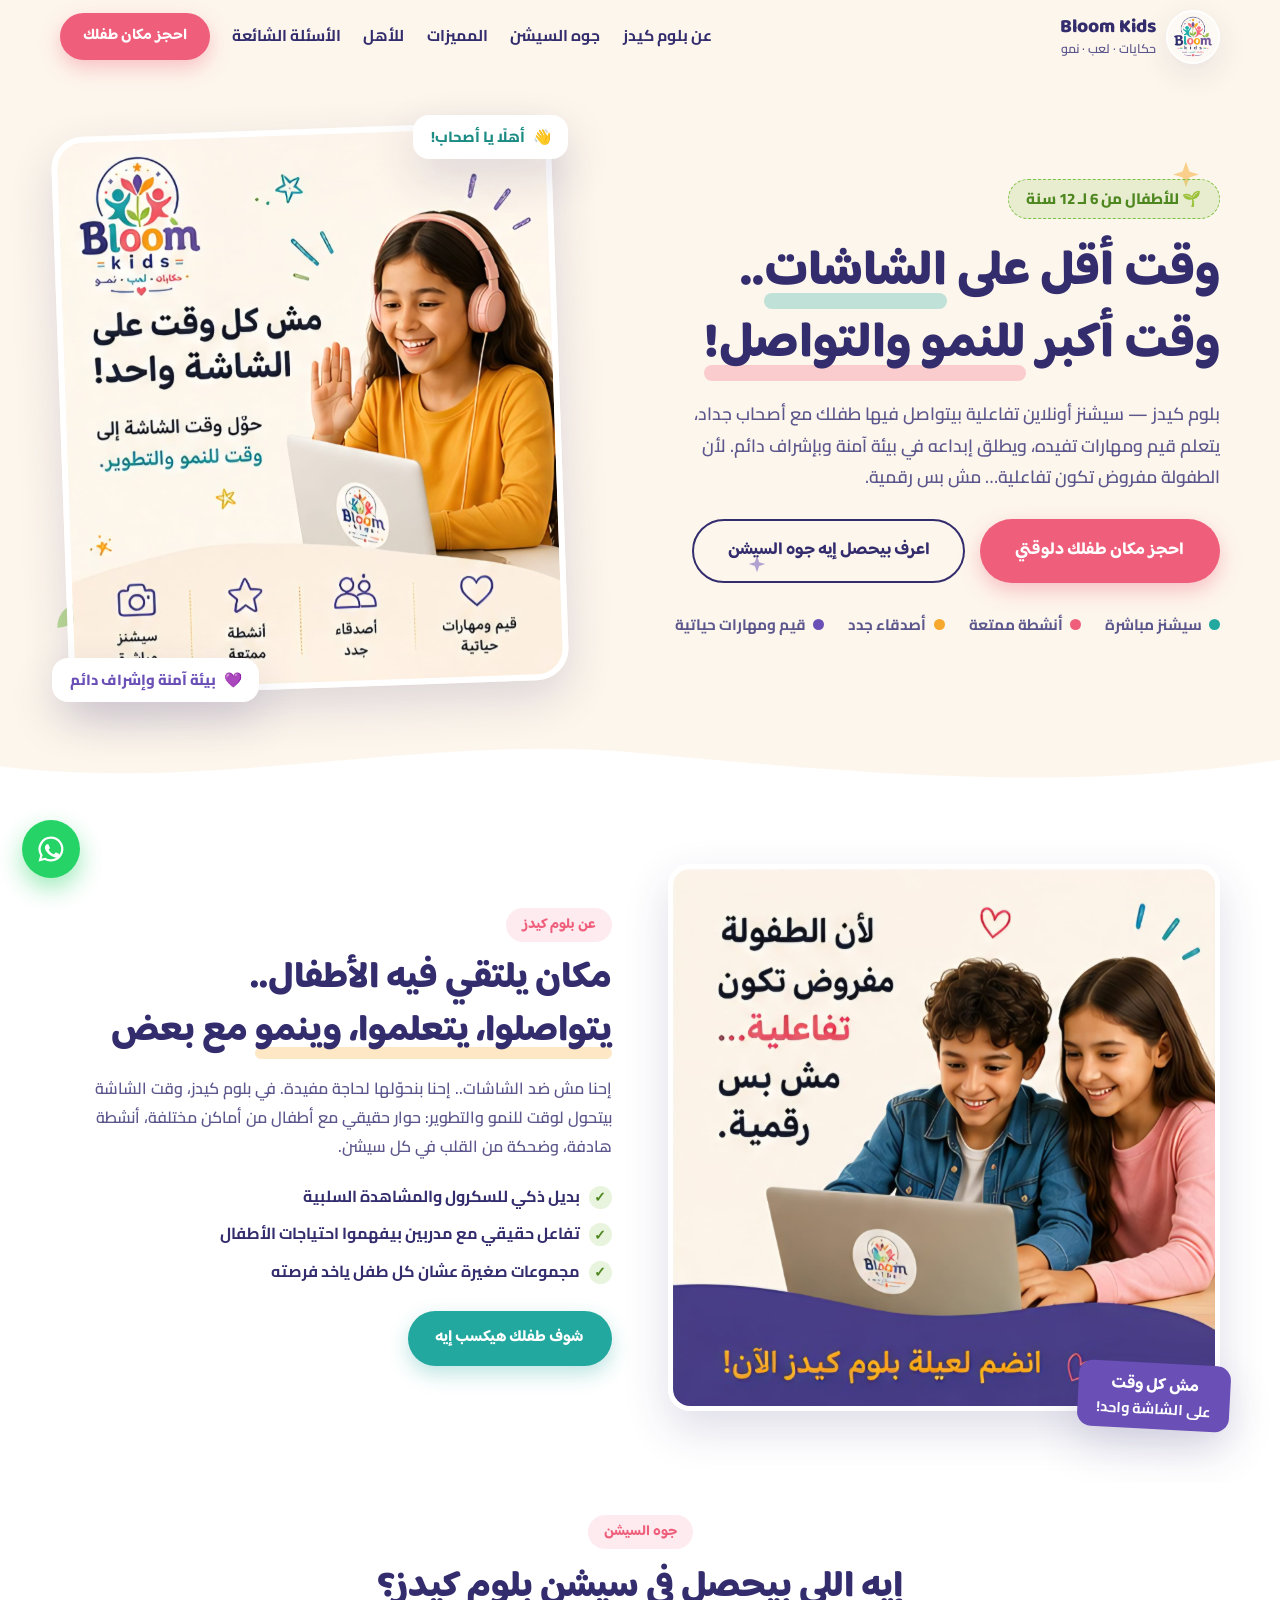
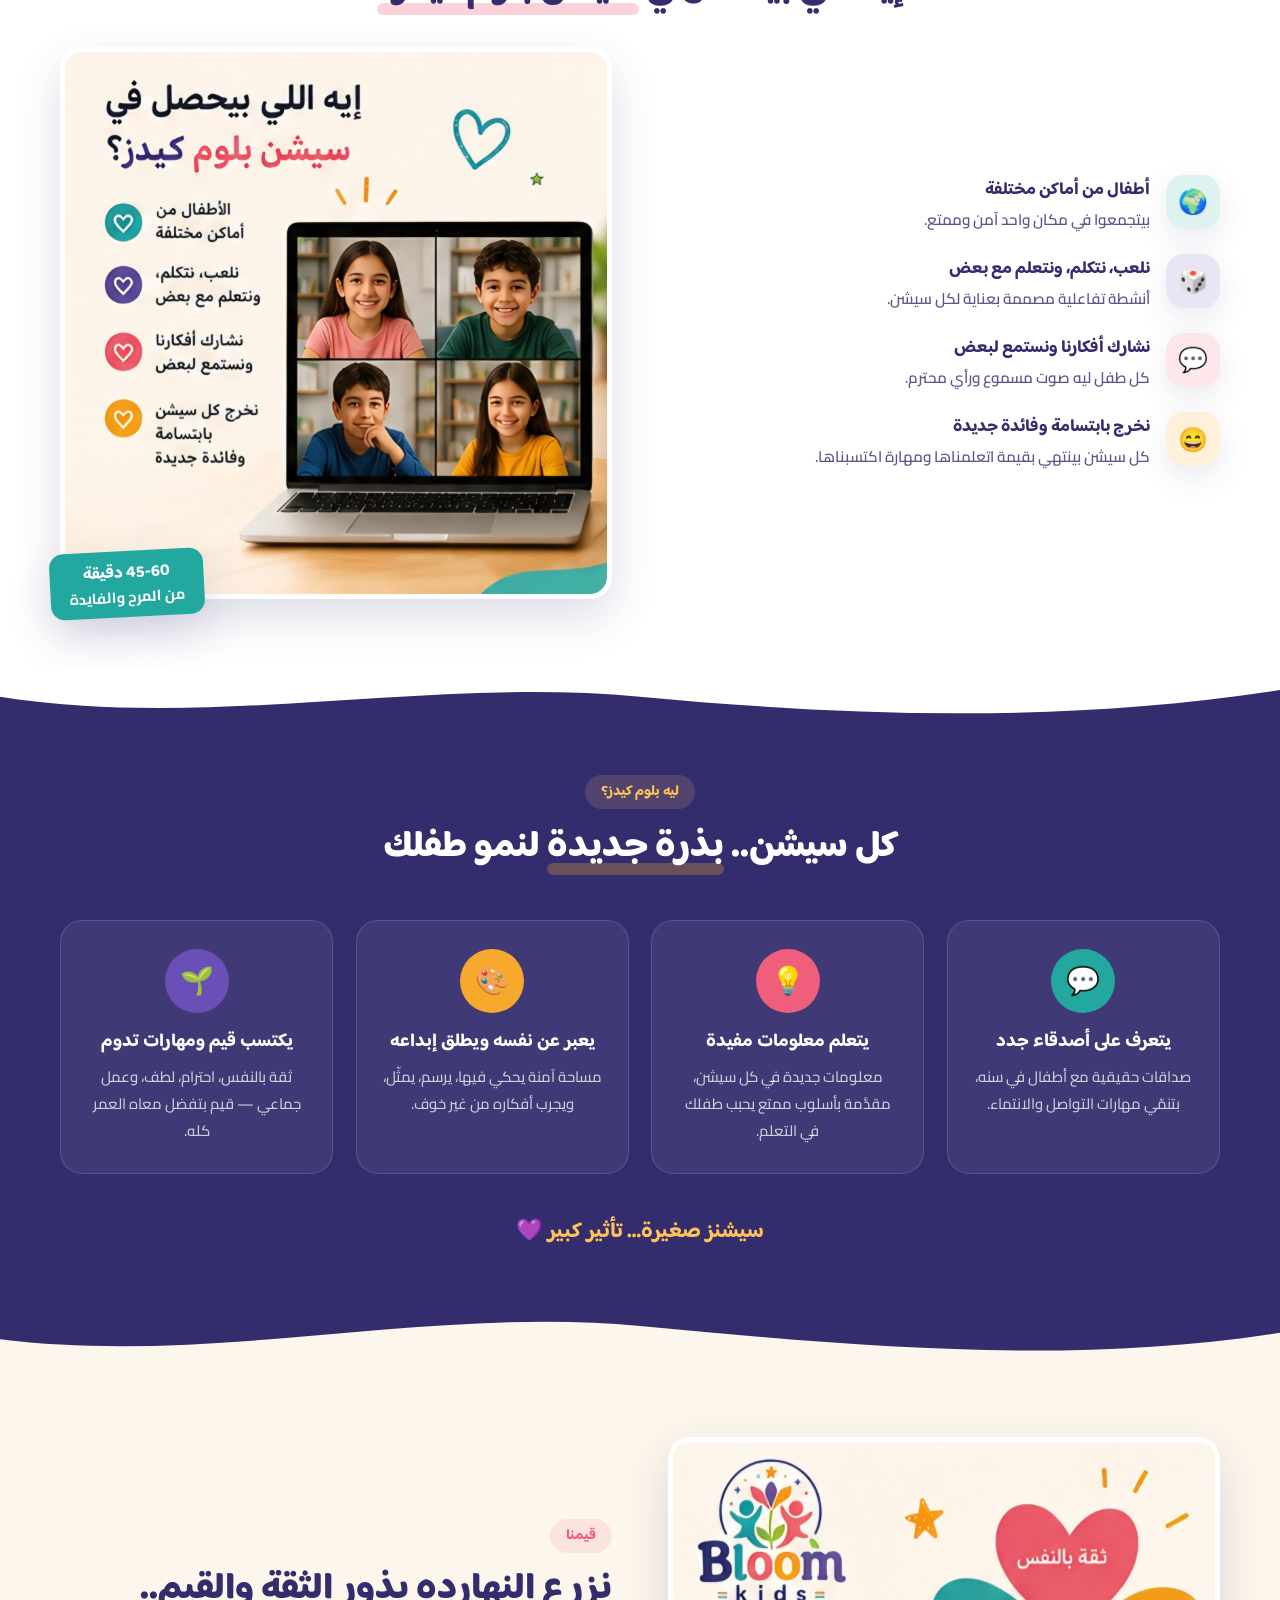
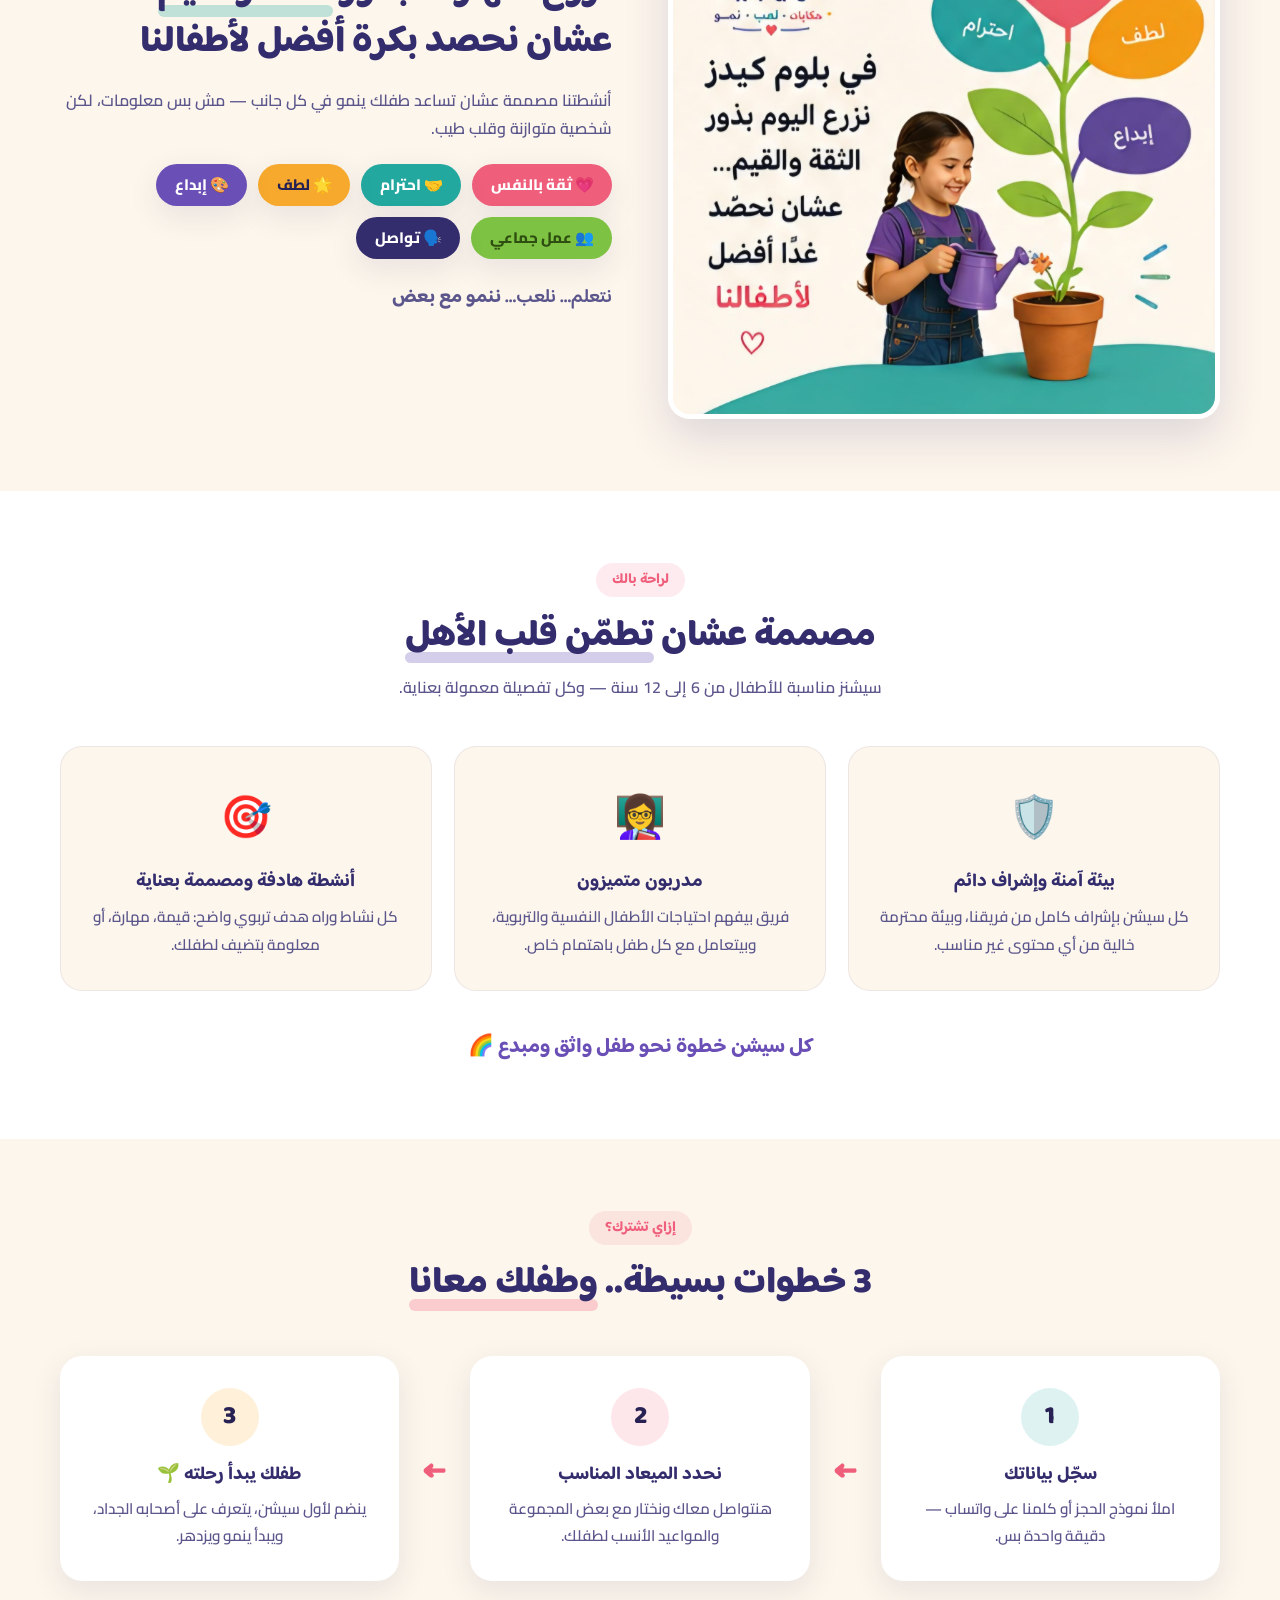
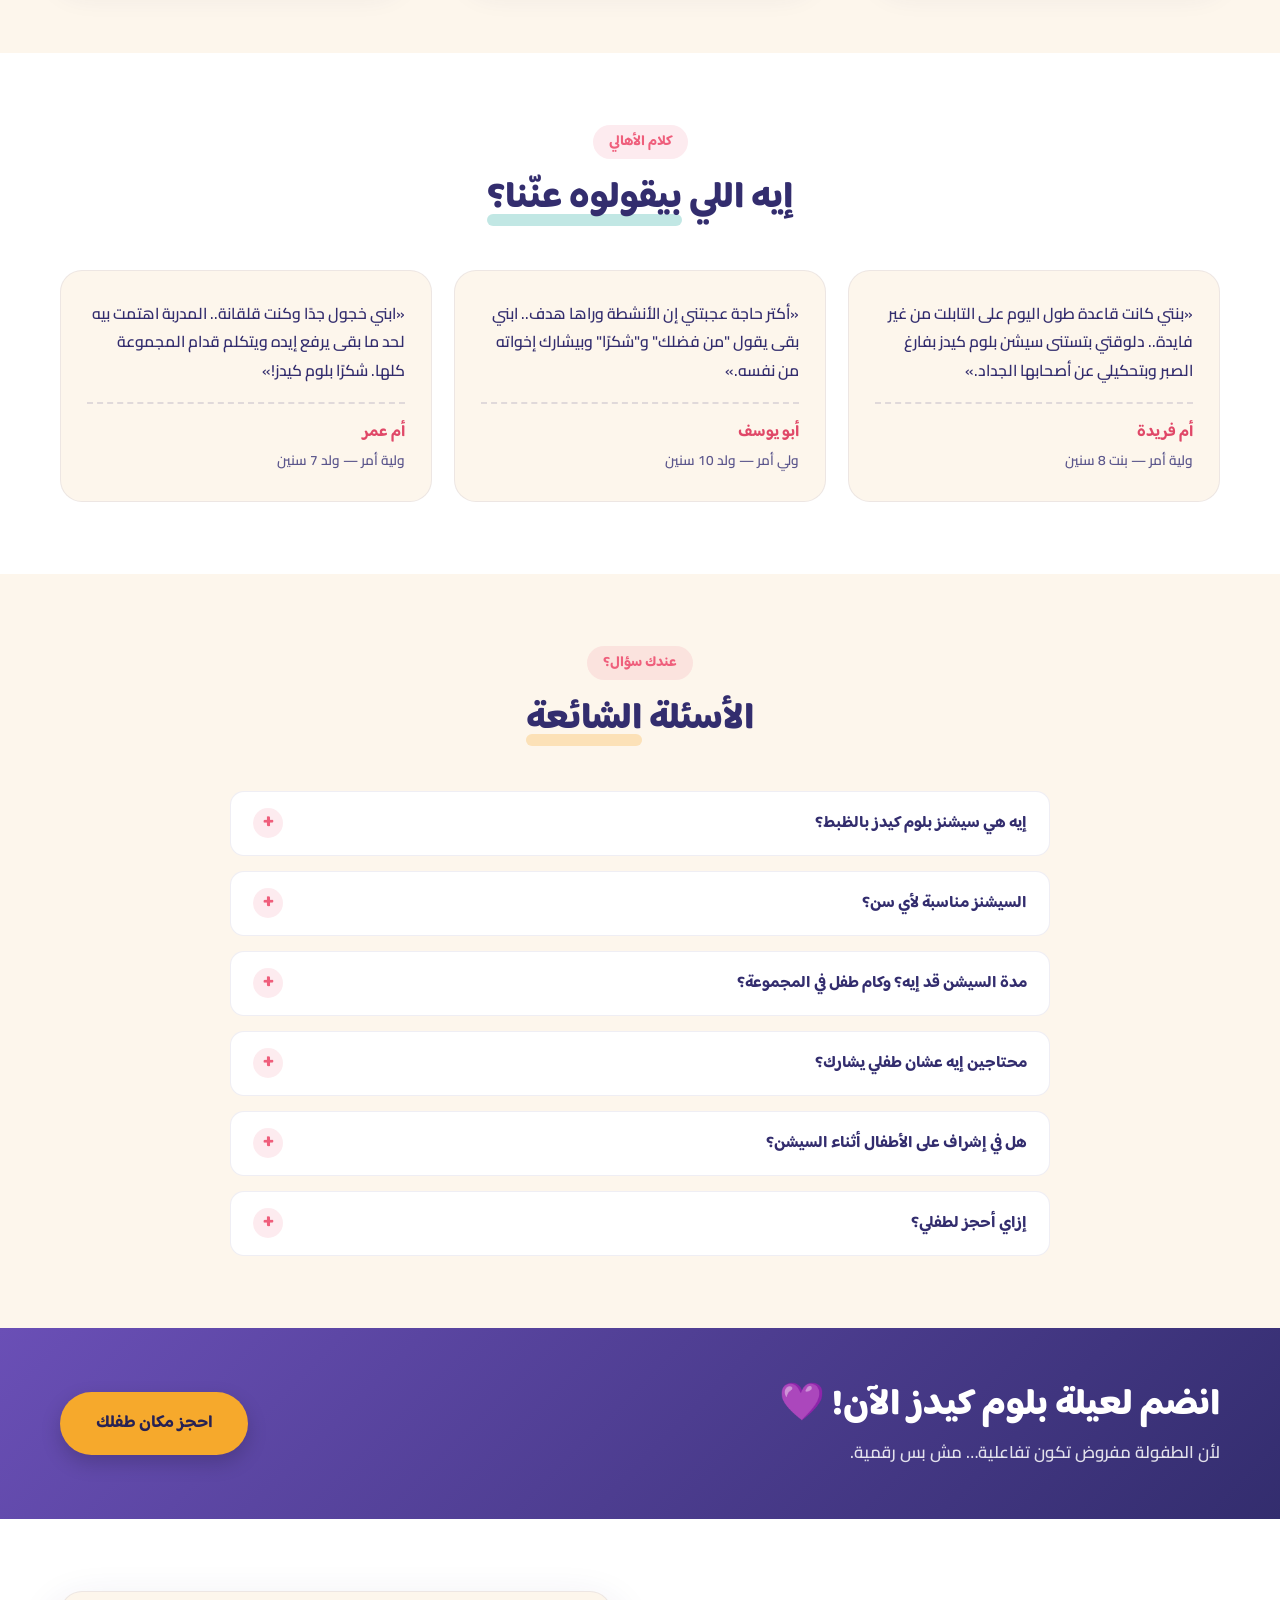
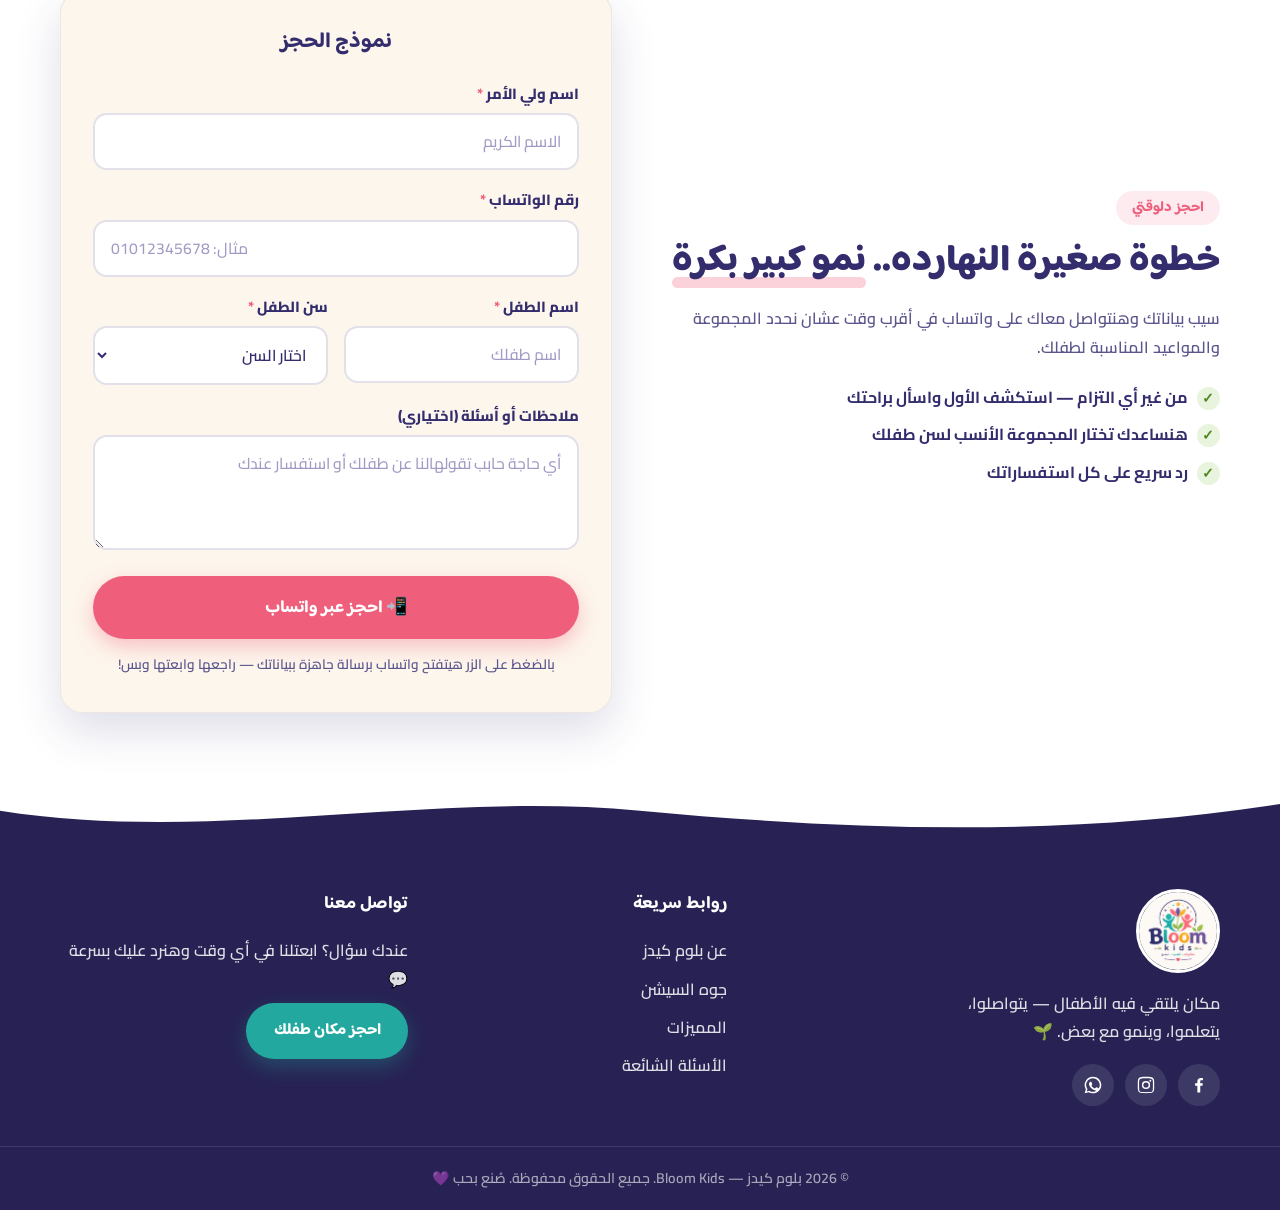
==== index.html @ 5f5745b5 "feat: add base styles and visual identity tokens to style.css" ====
<!DOCTYPE html>
<html lang="ar" dir="rtl">
<head>
  <meta charset="UTF-8">
  <meta name="viewport" content="width=device-width, initial-scale=1.0">
  <title>بلوم كيدز | سيشنز أونلاين تفاعلية للأطفال — حكايات، لعب، نمو</title>
  <meta name="description" content="بلوم كيدز — سيشنز أونلاين تفاعلية للأطفال من 6 إلى 12 سنة. طفلك يتعرف على أصدقاء جدد، يتعلم قيم ومهارات حياتية، ويحوّل وقت الشاشة لوقت نمو وتواصل حقيقي.">
  <meta name="keywords" content="بلوم كيدز, Bloom Kids, سيشنز اونلاين للاطفال, أنشطة أطفال أونلاين, تنمية مهارات الأطفال, قيم للأطفال, وقت الشاشة">
  <meta name="theme-color" content="#332d6e">

  <!-- Open Graph -->
  <meta property="og:type" content="website">
  <meta property="og:title" content="بلوم كيدز | وقت أقل على الشاشات… وقت أكبر للنمو والتواصل!">
  <meta property="og:description" content="سيشنز أونلاين تفاعلية تساعد الأطفال (6-12 سنة) يتواصلوا، يتعلموا، ويكتسبوا قيم ومهارات تفيدهم.">
  <meta property="og:image" content="assets/images/logo.jpeg">
  <meta property="og:locale" content="ar_EG">

  <link rel="icon" type="image/jpeg" href="assets/images/logo.jpeg">
  <link rel="apple-touch-icon" href="assets/images/logo.jpeg">

  <!-- Fonts -->
  <link rel="preconnect" href="https://fonts.googleapis.com">
  <link rel="preconnect" href="https://fonts.gstatic.com" crossorigin>
  <link href="https://fonts.googleapis.com/css2?family=Baloo+Bhaijaan+2:wght@500;600;700;800&family=Cairo:wght@400;500;600;700;800&display=swap" rel="stylesheet">

  <link rel="stylesheet" href="css/style.css?v=3">

  <!-- Structured data -->
  <script type="application/ld+json">
  {
    "@context": "https://schema.org",
    "@type": "Organization",
    "name": "Bloom Kids | بلوم كيدز",
    "description": "سيشنز أونلاين تفاعلية للأطفال من 6 إلى 12 سنة — حكايات، لعب، نمو.",
    "logo": "assets/images/logo.jpeg",
    "slogan": "حكايات · لعب · نمو"
  }
  </script>
</head>
<body>

  <!-- ===== Header ===== -->
  <header class="site-header" id="top">
    <div class="container header-inner">
      <a href="#top" class="brand" aria-label="بلوم كيدز — الرئيسية">
        <img src="assets/images/logo.jpeg" alt="شعار بلوم كيدز" class="brand-logo">
        <span class="brand-text">
          <strong>Bloom Kids</strong>
          <small>حكايات · لعب · نمو</small>
        </span>
      </a>

      <nav class="main-nav" id="mainNav" aria-label="القائمة الرئيسية">
        <a href="#about">عن بلوم كيدز</a>
        <a href="#session">جوه السيشن</a>
        <a href="#benefits">المميزات</a>
        <a href="#parents">للأهل</a>
        <a href="#faq">الأسئلة الشائعة</a>
        <a href="#register" class="btn btn-primary btn-nav">احجز مكان طفلك</a>
      </nav>

      <button class="nav-toggle" id="navToggle" aria-label="فتح القائمة" aria-expanded="false" aria-controls="mainNav">
        <span></span><span></span><span></span>
      </button>
    </div>
  </header>

  <main>
    <!-- ===== Hero ===== -->
    <section class="hero">
      <div class="hero-doodles" aria-hidden="true">
        <svg class="doodle doodle-star1" viewBox="0 0 24 24"><path d="M12 2l2.4 6.9L21 11l-6.6 2.1L12 20l-2.4-6.9L3 11l6.6-2.1z"/></svg>
        <svg class="doodle doodle-heart" viewBox="0 0 24 24"><path d="M12 21s-8-5.3-8-11a4.5 4.5 0 0 1 8-2.8A4.5 4.5 0 0 1 20 10c0 5.7-8 11-8 11z"/></svg>
        <svg class="doodle doodle-star2" viewBox="0 0 24 24"><path d="M12 2l2.4 6.9L21 11l-6.6 2.1L12 20l-2.4-6.9L3 11l6.6-2.1z"/></svg>
        <svg class="doodle doodle-leaf" viewBox="0 0 24 24"><path d="M4 20C4 10 12 4 20 4c0 8-6 16-16 16z"/></svg>
      </div>

      <div class="container hero-inner">
        <div class="hero-copy reveal">
          <span class="badge badge-age">🌱 للأطفال من 6 لـ 12 سنة</span>
          <h1>
            وقت أقل على <span class="hl hl-teal">الشاشات</span>..
            <br>
            وقت أكبر <span class="hl hl-pink">للنمو والتواصل!</span>
          </h1>
          <p class="hero-sub">
            بلوم كيدز — سيشنز أونلاين تفاعلية بيتواصل فيها طفلك مع أصحاب جداد،
            يتعلم قيم ومهارات تفيده، ويطلق إبداعه في بيئة آمنة وبإشراف دائم.
            لأن الطفولة مفروض تكون تفاعلية… مش بس رقمية.
          </p>
          <div class="hero-actions">
            <a href="#register" class="btn btn-primary btn-lg">احجز مكان طفلك دلوقتي</a>
            <a href="#session" class="btn btn-ghost btn-lg">اعرف بيحصل إيه جوه السيشن</a>
          </div>
          <ul class="hero-points">
            <li><span class="dot dot-teal"></span> سيشنز مباشرة</li>
            <li><span class="dot dot-pink"></span> أنشطة ممتعة</li>
            <li><span class="dot dot-yellow"></span> أصدقاء جدد</li>
            <li><span class="dot dot-purple"></span> قيم ومهارات حياتية</li>
          </ul>
        </div>

        <div class="hero-media reveal">
          <div class="hero-img-frame">
            <img src="assets/images/hero-girl.jpeg" alt="طفلة سعيدة تشارك في سيشن بلوم كيدز أونلاين" loading="eager">
          </div>
          <div class="float-card float-card-1">
            <span>👋</span> أهلًا يا أصحاب!
          </div>
          <div class="float-card float-card-2">
            <span>💜</span> بيئة آمنة وإشراف دائم
          </div>
        </div>
      </div>

      <div class="wave-divider" aria-hidden="true">
        <svg viewBox="0 0 1440 90" preserveAspectRatio="none"><path d="M0,50 C240,90 480,0 720,30 C960,60 1200,90 1440,40 L1440,90 L0,90 Z" fill="#ffffff"/></svg>
      </div>
    </section>

    <!-- ===== About ===== -->
    <section class="section about" id="about">
      <div class="container split">
        <div class="split-media reveal">
          <div class="img-stack">
            <img src="assets/images/kids-laptop.jpeg" alt="طفلان يستمتعان بسيشن تفاعلية على اللابتوب" class="img-main" loading="lazy">
            <div class="img-badge">
              <strong>مش كل وقت</strong>
              على الشاشة واحد!
            </div>
          </div>
        </div>
        <div class="split-copy reveal">
          <span class="eyebrow">عن بلوم كيدز</span>
          <h2>مكان يلتقي فيه الأطفال.. <span class="hl hl-yellow">يتواصلوا، يتعلموا، وينمو</span> مع بعض</h2>
          <p>
            إحنا مش ضد الشاشات.. إحنا بنحوّلها لحاجة مفيدة.
            في بلوم كيدز، وقت الشاشة بيتحول لوقت للنمو والتطوير:
            حوار حقيقي مع أطفال من أماكن مختلفة، أنشطة هادفة، وضحكة من القلب في كل سيشن.
          </p>
          <ul class="check-list">
            <li>بديل ذكي للسكرول والمشاهدة السلبية</li>
            <li>تفاعل حقيقي مع مدربين بيفهموا احتياجات الأطفال</li>
            <li>مجموعات صغيرة عشان كل طفل ياخد فرصته</li>
          </ul>
          <a href="#benefits" class="btn btn-secondary">شوف طفلك هيكسب إيه</a>
        </div>
      </div>
    </section>

    <!-- ===== Inside the session ===== -->
    <section class="section session" id="session">
      <div class="container">
        <div class="section-head reveal">
          <span class="eyebrow">جوه السيشن</span>
          <h2>إيه اللي بيحصل في <span class="hl hl-pink">سيشن بلوم كيدز؟</span></h2>
        </div>
        <div class="split">
          <div class="split-copy reveal">
            <ol class="steps-list">
              <li>
                <span class="step-icon bg-teal">🌍</span>
                <div><strong>أطفال من أماكن مختلفة</strong><p>بيتجمعوا في مكان واحد آمن وممتع.</p></div>
              </li>
              <li>
                <span class="step-icon bg-purple">🎲</span>
                <div><strong>نلعب، نتكلم، ونتعلم مع بعض</strong><p>أنشطة تفاعلية مصممة بعناية لكل سيشن.</p></div>
              </li>
              <li>
                <span class="step-icon bg-pink">💬</span>
                <div><strong>نشارك أفكارنا ونستمع لبعض</strong><p>كل طفل ليه صوت مسموع ورأي محترم.</p></div>
              </li>
              <li>
                <span class="step-icon bg-yellow">😄</span>
                <div><strong>نخرج بابتسامة وفائدة جديدة</strong><p>كل سيشن بينتهي بقيمة اتعلمناها ومهارة اكتسبناها.</p></div>
              </li>
            </ol>
          </div>
          <div class="split-media reveal">
            <div class="img-stack">
              <img src="assets/images/kids-video-call.jpeg" alt="أطفال يتواصلون معًا في سيشن فيديو جماعية" class="img-main" loading="lazy">
              <div class="img-badge img-badge-alt">
                <strong>45-60 دقيقة</strong>
                من المرح والفايدة
              </div>
            </div>
          </div>
        </div>
      </div>
    </section>

    <!-- ===== Benefits (dark) ===== -->
    <section class="section benefits" id="benefits">
      <div class="wave-divider wave-top" aria-hidden="true">
        <svg viewBox="0 0 1440 90" preserveAspectRatio="none"><path d="M0,40 C240,90 480,10 720,40 C960,70 1200,80 1440,30 L1440,0 L0,0 Z" fill="#ffffff"/></svg>
      </div>
      <div class="container">
        <div class="section-head reveal">
          <span class="eyebrow eyebrow-light">ليه بلوم كيدز؟</span>
          <h2 class="on-dark">كل سيشن.. <span class="hl hl-yellow">بذرة جديدة</span> لنمو طفلك</h2>
        </div>
        <div class="cards-grid">
          <article class="benefit-card reveal">
            <span class="benefit-icon bg-teal">💬</span>
            <h3>يتعرف على أصدقاء جدد</h3>
            <p>صداقات حقيقية مع أطفال في سنه، بتنمّي مهارات التواصل والانتماء.</p>
          </article>
          <article class="benefit-card reveal">
            <span class="benefit-icon bg-pink">💡</span>
            <h3>يتعلم معلومات مفيدة</h3>
            <p>معلومات جديدة في كل سيشن، مقدَّمة بأسلوب ممتع يحبب طفلك في التعلم.</p>
          </article>
          <article class="benefit-card reveal">
            <span class="benefit-icon bg-yellow">🎨</span>
            <h3>يعبر عن نفسه ويطلق إبداعه</h3>
            <p>مساحة آمنة يحكي فيها، يرسم، يمثّل، ويجرب أفكاره من غير خوف.</p>
          </article>
          <article class="benefit-card reveal">
            <span class="benefit-icon bg-purple">🌱</span>
            <h3>يكتسب قيم ومهارات تدوم</h3>
            <p>ثقة بالنفس، احترام، لطف، وعمل جماعي — قيم بتفضل معاه العمر كله.</p>
          </article>
        </div>
        <p class="benefits-tagline reveal">سيشنز صغيرة… <strong>تأثير كبير</strong> 💜</p>
      </div>
      <div class="wave-divider" aria-hidden="true">
        <svg viewBox="0 0 1440 90" preserveAspectRatio="none"><path d="M0,50 C240,90 480,0 720,30 C960,60 1200,90 1440,40 L1440,90 L0,90 Z" fill="#fdf6ec"/></svg>
      </div>
    </section>

    <!-- ===== Values ===== -->
    <section class="section values" id="values">
      <div class="container split">
        <div class="split-media reveal">
          <div class="img-stack">
            <img src="assets/images/values-plant.jpeg" alt="طفلة تسقي نبتة القيم: ثقة بالنفس، احترام، لطف، إبداع" class="img-main" loading="lazy">
          </div>
        </div>
        <div class="split-copy reveal">
          <span class="eyebrow">قيمنا</span>
          <h2>نزرع النهارده بذور <span class="hl hl-teal">الثقة والقيم</span>.. عشان نحصد بكرة أفضل لأطفالنا</h2>
          <p>
            أنشطتنا مصممة عشان تساعد طفلك ينمو في كل جانب —
            مش بس معلومات، لكن شخصية متوازنة وقلب طيب.
          </p>
          <div class="values-chips">
            <span class="chip chip-pink">💗 ثقة بالنفس</span>
            <span class="chip chip-teal">🤝 احترام</span>
            <span class="chip chip-yellow">🌟 لطف</span>
            <span class="chip chip-purple">🎨 إبداع</span>
            <span class="chip chip-green">👥 عمل جماعي</span>
            <span class="chip chip-navy">🗣️ تواصل</span>
          </div>
          <p class="values-tagline">نتعلم… نلعب… <strong>ننمو مع بعض</strong></p>
        </div>
      </div>
    </section>

    <!-- ===== For parents ===== -->
    <section class="section parents" id="parents">
      <div class="container">
        <div class="section-head reveal">
          <span class="eyebrow">لراحة بالك</span>
          <h2>مصممة عشان <span class="hl hl-purple">تطمّن قلب الأهل</span></h2>
          <p class="section-sub">سيشنز مناسبة للأطفال من 6 إلى 12 سنة — وكل تفصيلة معمولة بعناية.</p>
        </div>
        <div class="cards-grid cards-grid-3">
          <article class="parent-card reveal">
            <span class="parent-icon">🛡️</span>
            <h3>بيئة آمنة وإشراف دائم</h3>
            <p>كل سيشن بإشراف كامل من فريقنا، وبيئة محترمة خالية من أي محتوى غير مناسب.</p>
          </article>
          <article class="parent-card reveal">
            <span class="parent-icon">👩‍🏫</span>
            <h3>مدربون متميزون</h3>
            <p>فريق بيفهم احتياجات الأطفال النفسية والتربوية، وبيتعامل مع كل طفل باهتمام خاص.</p>
          </article>
          <article class="parent-card reveal">
            <span class="parent-icon">🎯</span>
            <h3>أنشطة هادفة ومصممة بعناية</h3>
            <p>كل نشاط وراه هدف تربوي واضح: قيمة، مهارة، أو معلومة بتضيف لطفلك.</p>
          </article>
        </div>
        <p class="parents-tagline reveal">كل سيشن خطوة نحو <strong>طفل واثق ومبدع</strong> 🌈</p>
      </div>
    </section>

    <!-- ===== How it works ===== -->
    <section class="section how" id="how">
      <div class="container">
        <div class="section-head reveal">
          <span class="eyebrow">إزاي تشترك؟</span>
          <h2>3 خطوات بسيطة.. <span class="hl hl-pink">وطفلك معانا</span></h2>
        </div>
        <div class="how-steps">
          <div class="how-step reveal">
            <span class="how-num bg-teal">1</span>
            <h3>سجّل بياناتك</h3>
            <p>املأ نموذج الحجز أو كلمنا على واتساب — دقيقة واحدة بس.</p>
          </div>
          <div class="how-arrow" aria-hidden="true">←</div>
          <div class="how-step reveal">
            <span class="how-num bg-pink">2</span>
            <h3>نحدد الميعاد المناسب</h3>
            <p>هنتواصل معاك ونختار مع بعض المجموعة والمواعيد الأنسب لطفلك.</p>
          </div>
          <div class="how-arrow" aria-hidden="true">←</div>
          <div class="how-step reveal">
            <span class="how-num bg-yellow">3</span>
            <h3>طفلك يبدأ رحلته 🌱</h3>
            <p>ينضم لأول سيشن، يتعرف على أصحابه الجداد، ويبدأ ينمو ويزدهر.</p>
          </div>
        </div>
      </div>
    </section>

    <!-- ===== Testimonials ===== -->
    <!-- ملاحظة: استبدلوا الآراء دي بآراء حقيقية من أولياء الأمور قبل الإطلاق -->
    <section class="section testimonials" id="testimonials">
      <div class="container">
        <div class="section-head reveal">
          <span class="eyebrow">كلام الأهالي</span>
          <h2>إيه اللي <span class="hl hl-teal">بيقولوه عنّنا؟</span></h2>
        </div>
        <div class="cards-grid cards-grid-3">
          <figure class="quote-card reveal">
            <blockquote>«بنتي كانت قاعدة طول اليوم على التابلت من غير فايدة.. دلوقتي بتستنى سيشن بلوم كيدز بفارغ الصبر وبتحكيلي عن أصحابها الجداد.»</blockquote>
            <figcaption><strong>أم فريدة</strong><span>ولية أمر — بنت 8 سنين</span></figcaption>
          </figure>
          <figure class="quote-card reveal">
            <blockquote>«أكتر حاجة عجبتني إن الأنشطة وراها هدف.. ابني بقى يقول &quot;من فضلك&quot; و&quot;شكرًا&quot; وبيشارك إخواته من نفسه.»</blockquote>
            <figcaption><strong>أبو يوسف</strong><span>ولي أمر — ولد 10 سنين</span></figcaption>
          </figure>
          <figure class="quote-card reveal">
            <blockquote>«ابني خجول جدًا وكنت قلقانة.. المدربة اهتمت بيه لحد ما بقى يرفع إيده ويتكلم قدام المجموعة كلها. شكرًا بلوم كيدز!»</blockquote>
            <figcaption><strong>أم عمر</strong><span>ولية أمر — ولد 7 سنين</span></figcaption>
          </figure>
        </div>
      </div>
    </section>

    <!-- ===== FAQ ===== -->
    <section class="section faq" id="faq">
      <div class="container container-narrow">
        <div class="section-head reveal">
          <span class="eyebrow">عندك سؤال؟</span>
          <h2>الأسئلة <span class="hl hl-yellow">الشائعة</span></h2>
        </div>

        <div class="faq-list reveal">
          <details class="faq-item">
            <summary>إيه هي سيشنز بلوم كيدز بالظبط؟ <span class="faq-icon">+</span></summary>
            <p>سيشنز أونلاين مباشرة (لايف) بيتجمع فيها مجموعة صغيرة من الأطفال مع مدرب متخصص، يعملوا أنشطة تفاعلية ممتعة — حكايات، ألعاب، نقاشات، وفنون — هدفها تنمية القيم والمهارات الحياتية.</p>
          </details>
          <details class="faq-item">
            <summary>السيشنز مناسبة لأي سن؟ <span class="faq-icon">+</span></summary>
            <p>للأطفال من 6 إلى 12 سنة، وبنقسم المجموعات حسب الأعمار عشان كل طفل يكون وسط أقرانه ويستفيد أكتر.</p>
          </details>
          <details class="faq-item">
            <summary>مدة السيشن قد إيه؟ وكام طفل في المجموعة؟ <span class="faq-icon">+</span></summary>
            <p>السيشن بتتراوح من 45 لـ 60 دقيقة — مدة مثالية للتركيز والمتعة من غير إرهاق. والمجموعات صغيرة عشان كل طفل ياخد فرصته في المشاركة.</p>
          </details>
          <details class="faq-item">
            <summary>محتاجين إيه عشان طفلي يشارك؟ <span class="faq-icon">+</span></summary>
            <p>لابتوب أو تابلت بكاميرا ومايك، واتصال إنترنت مستقر — وبس! هنبعتلكم لينك السيشن وكل التفاصيل قبل الميعاد.</p>
          </details>
          <details class="faq-item">
            <summary>هل في إشراف على الأطفال أثناء السيشن؟ <span class="faq-icon">+</span></summary>
            <p>أكيد. كل سيشن بإشراف مدرب متخصص من أول دقيقة لآخر دقيقة، والبيئة آمنة ومحترمة تمامًا. وسايبينلك باب التواصل معانا مفتوح دايمًا.</p>
          </details>
          <details class="faq-item">
            <summary>إزاي أحجز لطفلي؟ <span class="faq-icon">+</span></summary>
            <p>املأ نموذج الحجز في آخر الصفحة أو ابعتلنا على واتساب مباشرة، وهنتواصل معاك في أقرب وقت لتأكيد الحجز واختيار المواعيد المناسبة.</p>
          </details>
        </div>
      </div>
    </section>

    <!-- ===== CTA band ===== -->
    <section class="cta-band">
      <div class="container cta-inner reveal">
        <div class="cta-copy">
          <h2>انضم لعيلة بلوم كيدز الآن! 💜</h2>
          <p>لأن الطفولة مفروض تكون تفاعلية… مش بس رقمية.</p>
        </div>
        <a href="#register" class="btn btn-yellow btn-lg">احجز مكان طفلك</a>
      </div>
    </section>

    <!-- ===== Registration ===== -->
    <section class="section register" id="register">
      <div class="container split">
        <div class="split-copy reveal">
          <span class="eyebrow">احجز دلوقتي</span>
          <h2>خطوة صغيرة النهارده.. <span class="hl hl-pink">نمو كبير بكرة</span></h2>
          <p>
            سيب بياناتك وهنتواصل معاك على واتساب في أقرب وقت
            عشان نحدد المجموعة والمواعيد المناسبة لطفلك.
          </p>
          <ul class="check-list">
            <li>من غير أي التزام — استكشف الأول واسأل براحتك</li>
            <li>هنساعدك تختار المجموعة الأنسب لسن طفلك</li>
            <li>رد سريع على كل استفساراتك</li>
          </ul>
        </div>
        <div class="split-media reveal">
          <form class="register-form" id="registerForm" novalidate>
            <h3>نموذج الحجز</h3>
            <div class="form-row">
              <label for="parentName">اسم ولي الأمر <span class="req">*</span></label>
              <input type="text" id="parentName" name="parentName" placeholder="الاسم الكريم" required autocomplete="name">
            </div>
            <div class="form-row">
              <label for="phone">رقم الواتساب <span class="req">*</span></label>
              <input type="tel" id="phone" name="phone" placeholder="مثال: 01012345678" required autocomplete="tel" inputmode="tel" dir="ltr">
            </div>
            <div class="form-grid">
              <div class="form-row">
                <label for="childName">اسم الطفل <span class="req">*</span></label>
                <input type="text" id="childName" name="childName" placeholder="اسم طفلك" required>
              </div>
              <div class="form-row">
                <label for="childAge">سن الطفل <span class="req">*</span></label>
                <select id="childAge" name="childAge" required>
                  <option value="" selected disabled>اختار السن</option>
                  <option>6 سنين</option>
                  <option>7 سنين</option>
                  <option>8 سنين</option>
                  <option>9 سنين</option>
                  <option>10 سنين</option>
                  <option>11 سنة</option>
                  <option>12 سنة</option>
                </select>
              </div>
            </div>
            <div class="form-row">
              <label for="notes">ملاحظات أو أسئلة (اختياري)</label>
              <textarea id="notes" name="notes" rows="3" placeholder="أي حاجة حابب تقولهالنا عن طفلك أو استفسار عندك"></textarea>
            </div>
            <button type="submit" class="btn btn-primary btn-lg btn-block">
              📲 احجز عبر واتساب
            </button>
            <p class="form-hint">بالضغط على الزر هيتفتح واتساب برسالة جاهزة ببياناتك — راجعها وابعتها وبس!</p>
          </form>
        </div>
      </div>
    </section>
  </main>

  <!-- ===== Footer ===== -->
  <footer class="site-footer">
    <div class="wave-divider wave-top" aria-hidden="true">
      <svg viewBox="0 0 1440 90" preserveAspectRatio="none"><path d="M0,40 C240,90 480,10 720,40 C960,70 1200,80 1440,30 L1440,0 L0,0 Z" fill="#ffffff"/></svg>
    </div>
    <div class="container footer-inner">
      <div class="footer-brand">
        <img src="assets/images/logo.jpeg" alt="شعار بلوم كيدز" class="footer-logo">
        <p>مكان يلتقي فيه الأطفال — يتواصلوا، يتعلموا، وينمو مع بعض. 🌱</p>
        <div class="socials">
          <!-- حدّثوا اللينكات دي بحسابتكم الحقيقية -->
          <a href="https://facebook.com/" target="_blank" rel="noopener" aria-label="فيسبوك">
            <svg viewBox="0 0 24 24"><path d="M13.5 21v-8h2.7l.4-3.1h-3.1V7.9c0-.9.25-1.5 1.55-1.5h1.65V3.6c-.3-.04-1.3-.12-2.5-.12-2.5 0-4.2 1.5-4.2 4.3v2.1H7.3V13H10v8z"/></svg>
          </a>
          <a href="https://instagram.com/" target="_blank" rel="noopener" aria-label="انستجرام">
            <svg viewBox="0 0 24 24"><path d="M12 2.2c3.2 0 3.6 0 4.85.07 3.25.15 4.77 1.7 4.92 4.92.06 1.25.07 1.65.07 4.81 0 3.16-.01 3.56-.07 4.81-.15 3.22-1.66 4.77-4.92 4.92-1.25.06-1.65.07-4.85.07-3.2 0-3.6-.01-4.85-.07-3.26-.15-4.77-1.7-4.92-4.92C2.17 15.56 2.16 15.16 2.16 12c0-3.16.01-3.56.07-4.81C2.38 3.97 3.9 2.42 7.15 2.27 8.4 2.21 8.8 2.2 12 2.2zm0 1.8c-3.15 0-3.52.01-4.76.07-2.43.11-3.36 1.06-3.47 3.47-.06 1.24-.07 1.61-.07 4.76s.01 3.52.07 4.76c.11 2.4 1.04 3.36 3.47 3.47 1.24.06 1.61.07 4.76.07s3.52-.01 4.76-.07c2.42-.11 3.36-1.06 3.47-3.47.06-1.24.07-1.61.07-4.76s-.01-3.52-.07-4.76c-.11-2.41-1.05-3.36-3.47-3.47-1.24-.06-1.61-.07-4.76-.07zm0 3.06a4.94 4.94 0 1 1 0 9.88 4.94 4.94 0 0 1 0-9.88zm0 1.8a3.14 3.14 0 1 0 0 6.28 3.14 3.14 0 0 0 0-6.28zm5.15-3.2a1.15 1.15 0 1 1 0 2.3 1.15 1.15 0 0 1 0-2.3z"/></svg>
          </a>
          <a href="#register" aria-label="واتساب" class="js-whatsapp-link">
            <svg viewBox="0 0 24 24"><path d="M12 2a10 10 0 0 0-8.6 15.1L2 22l5-1.3A10 10 0 1 0 12 2zm0 1.8a8.2 8.2 0 1 1-4.2 15.3l-.3-.18-2.96.77.8-2.88-.2-.3A8.2 8.2 0 0 1 12 3.8zm-3.1 4.4c-.2 0-.5.07-.75.35-.26.28-1 .96-1 2.35 0 1.4 1.02 2.74 1.16 2.93.14.19 2 3.04 4.85 4.14 2.37.92 2.85.74 3.37.69.51-.05 1.65-.68 1.88-1.33.24-.65.24-1.2.17-1.32-.07-.12-.26-.19-.54-.33-.28-.14-1.65-.81-1.9-.9-.26-.1-.44-.14-.63.14-.19.28-.72.9-.88 1.09-.16.19-.33.21-.6.07-.28-.14-1.18-.43-2.24-1.38-.83-.74-1.39-1.65-1.55-1.93-.16-.28-.02-.43.12-.57.13-.12.28-.32.42-.49.14-.16.19-.28.28-.46.09-.19.05-.35-.02-.49-.07-.14-.62-1.51-.86-2.06-.22-.54-.45-.47-.63-.48z"/></svg>
          </a>
        </div>
      </div>
      <nav class="footer-links" aria-label="روابط سريعة">
        <strong>روابط سريعة</strong>
        <a href="#about">عن بلوم كيدز</a>
        <a href="#session">جوه السيشن</a>
        <a href="#benefits">المميزات</a>
        <a href="#faq">الأسئلة الشائعة</a>
      </nav>
      <div class="footer-contact">
        <strong>تواصل معنا</strong>
        <p>عندك سؤال؟ ابعتلنا في أي وقت وهنرد عليك بسرعة 💬</p>
        <a href="#register" class="btn btn-secondary">احجز مكان طفلك</a>
      </div>
    </div>
    <div class="footer-bottom">
      <p>© <span id="year">2026</span> بلوم كيدز — Bloom Kids. جميع الحقوق محفوظة. صُنع بحب 💜</p>
    </div>
  </footer>

  <a href="#register" class="whatsapp-fab js-whatsapp-link" aria-label="تواصل معنا على واتساب">
    <svg viewBox="0 0 24 24"><path d="M12 2a10 10 0 0 0-8.6 15.1L2 22l5-1.3A10 10 0 1 0 12 2zm0 1.8a8.2 8.2 0 1 1-4.2 15.3l-.3-.18-2.96.77.8-2.88-.2-.3A8.2 8.2 0 0 1 12 3.8zm-3.1 4.4c-.2 0-.5.07-.75.35-.26.28-1 .96-1 2.35 0 1.4 1.02 2.74 1.16 2.93.14.19 2 3.04 4.85 4.14 2.37.92 2.85.74 3.37.69.51-.05 1.65-.68 1.88-1.33.24-.65.24-1.2.17-1.32-.07-.12-.26-.19-.54-.33-.28-.14-1.65-.81-1.9-.9-.26-.1-.44-.14-.63.14-.19.28-.72.9-.88 1.09-.16.19-.33.21-.6.07-.28-.14-1.18-.43-2.24-1.38-.83-.74-1.39-1.65-1.55-1.93-.16-.28-.02-.43.12-.57.13-.12.28-.32.42-.49.14-.16.19-.28.28-.46.09-.19.05-.35-.02-.49-.07-.14-.62-1.51-.86-2.06-.22-.54-.45-.47-.63-.48z"/></svg>
  </a>

  <script src="js/main.js?v=3"></script>
</body>
</html>
---- css/style.css ----
/* ============================================================
   Bloom Kids — الهوية البصرية
   ألوان مستوحاة من اللوجو والبوستات الرسمية
   ============================================================ */
:root {
  --navy: #332d6e;
  --navy-deep: #272253;
  --purple: #6a4fb6;
  --teal: #23a89f;
  --teal-dark: #1c8b84;
  --pink: #ef5f7c;
  --pink-dark: #e04868;
  --yellow: #f6a92c;
  --yellow-light: #ffc257;
  --green: #7dc242;
  --cream: #fdf6ec;
  --white: #ffffff;
  --ink: #332d6e;
  --ink-soft: #5b568c;
  --shadow: 0 10px 30px rgba(51, 45, 110, 0.10);
  --shadow-lg: 0 18px 45px rgba(51, 45, 110, 0.16);
  --radius: 22px;
  --radius-sm: 14px;
  --font-head: "Baloo Bhaijaan 2", "Cairo", sans-serif;
  --font-body: "Cairo", "Baloo Bhaijaan 2", sans-serif;
}

/* ============ Reset ============ */
*, *::before, *::after { box-sizing: border-box; margin: 0; padding: 0; }

html { scroll-behavior: smooth; scroll-padding-top: 90px; }

body {
  font-family: var(--font-body);
  background: var(--cream);
  color: var(--ink);
  line-height: 1.8;
  overflow-x: hidden;
  -webkit-font-smoothing: antialiased;
}

img { max-width: 100%; display: block; }
a { color: inherit; text-decoration: none; }
ul, ol { list-style: none; }

h1, h2, h3 { font-family: var(--font-head); line-height: 1.45; }
h1 { font-size: clamp(1.9rem, 4.2vw, 3.1rem); font-weight: 800; }
h2 { font-size: clamp(1.5rem, 3.2vw, 2.3rem); font-weight: 800; }
h3 { font-size: 1.15rem; font-weight: 700; }

.container { width: min(1160px, 92%); margin-inline: auto; }
.container-narrow { width: min(820px, 92%); }

/* highlight words */
.hl { position: relative; white-space: nowrap; }
.hl::after {
  content: ""; position: absolute; right: 0; left: 0; bottom: 0.12em;
  height: 0.32em; border-radius: 99px; opacity: 0.28; z-index: -1;
}
.hl-teal::after   { background: var(--teal); }
.hl-pink::after   { background: var(--pink); }
.hl-yellow::after { background: var(--yellow); }
.hl-purple::after { background: var(--purple); }

/* ============ Buttons ============ */
.btn {
  display: inline-flex; align-items: center; justify-content: center; gap: 0.5rem;
  font-family: var(--font-head); font-weight: 700; font-size: 1rem;
  padding: 0.7rem 1.6rem; border-radius: 99px; border: 2.5px solid transparent;
  cursor: pointer; transition: transform 0.2s ease, box-shadow 0.2s ease, background 0.2s ease;
  white-space: nowrap;
}
.btn:hover { transform: translateY(-3px); }
.btn:active { transform: translateY(-1px); }

.btn-primary {
  background: var(--pink); color: var(--white);
  box-shadow: 0 8px 20px rgba(239, 95, 124, 0.35);
}
.btn-primary:hover { background: var(--pink-dark); box-shadow: 0 12px 26px rgba(239, 95, 124, 0.45); }

.btn-secondary {
  background: var(--teal); color: var(--white);
  box-shadow: 0 8px 20px rgba(35, 168, 159, 0.3);
}
.btn-secondary:hover { background: var(--teal-dark); }

.btn-yellow {
  background: var(--yellow); color: var(--navy-deep);
  box-shadow: 0 8px 20px rgba(0, 0, 0, 0.18);
}
.btn-yellow:hover { background: var(--yellow-light); }

.btn-ghost { background: transparent; color: var(--navy); border-color: var(--navy); }
.btn-ghost:hover { background: var(--navy); color: var(--white); }

.btn-lg { padding: 0.9rem 2.1rem; font-size: 1.08rem; }
.btn-block { width: 100%; }

/* ============ Header ============ */
.site-header {
  position: sticky; top: 0; z-index: 100;
  background: rgba(253, 246, 236, 0.92);
  backdrop-filter: blur(10px);
  transition: box-shadow 0.25s ease;
}
.site-header.scrolled { box-shadow: 0 4px 18px rgba(51, 45, 110, 0.10); }

.header-inner { display: flex; align-items: center; justify-content: space-between; padding-block: 0.6rem; gap: 1rem; }

.brand { display: flex; align-items: center; gap: 0.65rem; }
.brand-logo {
  width: 54px; height: 54px; border-radius: 50%; object-fit: cover;
  border: 2.5px solid var(--white); box-shadow: var(--shadow);
  background: var(--white);
}
.brand-text { display: flex; flex-direction: column; line-height: 1.3; }
.brand-text strong { font-family: var(--font-head); font-size: 1.2rem; font-weight: 800; color: var(--navy); }
.brand-text small { color: var(--ink-soft); font-size: 0.78rem; font-weight: 600; }

.main-nav { display: flex; align-items: center; gap: 1.4rem; font-weight: 700; font-size: 0.98rem; }
.main-nav a:not(.btn) { position: relative; padding-block: 0.3rem; color: var(--ink); transition: color 0.2s; }
.main-nav a:not(.btn)::after {
  content: ""; position: absolute; bottom: 0; right: 0; width: 0; height: 3px;
  background: var(--pink); border-radius: 99px; transition: width 0.25s ease;
}
.main-nav a:not(.btn):hover { color: var(--pink); }
.main-nav a:not(.btn):hover::after { width: 100%; }
.btn-nav { padding: 0.5rem 1.3rem; font-size: 0.95rem; }

.nav-toggle {
  display: none; flex-direction: column; gap: 5px;
  background: none; border: none; cursor: pointer; padding: 8px;
}
.nav-toggle span { width: 26px; height: 3px; background: var(--navy); border-radius: 99px; transition: all 0.3s ease; }
.nav-toggle.open span:nth-child(1) { transform: translateY(8px) rotate(45deg); }
.nav-toggle.open span:nth-child(2) { opacity: 0; }
.nav-toggle.open span:nth-child(3) { transform: translateY(-8px) rotate(-45deg); }

/* ============ Hero ============ */
.hero { position: relative; padding: 3.5rem 0 6.5rem; overflow: hidden; }

.hero-doodles { position: absolute; inset: 0; pointer-events: none; }
.doodle { position: absolute; opacity: 0.5; animation: floaty 5s ease-in-out infinite; }
.doodle path { fill: currentColor; }
.doodle-star1 { width: 34px; color: var(--yellow); top: 12%; right: 6%; animation-delay: 0s; }
.doodle-heart { width: 30px; color: var(--pink); top: 22%; left: 8%; animation-delay: 1.2s; }
.doodle-star2 { width: 22px; color: var(--purple); bottom: 30%; right: 40%; animation-delay: 2s; }
.doodle-leaf  { width: 38px; color: var(--green); bottom: 22%; left: 4%; animation-delay: 0.6s; }

@keyframes floaty {
  0%, 100% { transform: translateY(0) rotate(0deg); }
  50% { transform: translateY(-14px) rotate(8deg); }
}

.hero-inner {
  display: grid; grid-template-columns: 1.1fr 0.9fr;
  gap: 3rem; align-items: center;
}

.badge-age {
  display: inline-block; background: rgba(125, 194, 66, 0.16); color: #4e8720;
  font-weight: 800; font-size: 0.95rem; padding: 0.35rem 1.1rem;
  border-radius: 99px; border: 1.5px dashed var(--green); margin-bottom: 1.1rem;
}

.hero h1 { margin-bottom: 1.1rem; }
.hero-sub { font-size: 1.1rem; color: var(--ink-soft); font-weight: 600; max-width: 55ch; margin-bottom: 1.6rem; }

.hero-actions { display: flex; flex-wrap: wrap; gap: 0.9rem; margin-bottom: 1.8rem; }

.hero-points { display: flex; flex-wrap: wrap; gap: 0.5rem 1.5rem; font-weight: 700; font-size: 0.95rem; color: var(--ink-soft); }
.hero-points li { display: flex; align-items: center; gap: 0.45rem; }
.dot { width: 11px; height: 11px; border-radius: 50%; flex-shrink: 0; }
.dot-teal { background: var(--teal); }
.dot-pink { background: var(--pink); }
.dot-yellow { background: var(--yellow); }
.dot-purple { background: var(--purple); }

.hero-media { position: relative; }
.hero-img-frame {
  border-radius: 32px; overflow: hidden; box-shadow: var(--shadow-lg);
  border: 6px solid var(--white);
  transform: rotate(-2deg);
}
.hero-img-frame img { width: 100%; height: 100%; object-fit: cover; }

.float-card {
  position: absolute; background: var(--white); border-radius: 16px;
  padding: 0.55rem 1.1rem; font-weight: 800; font-size: 0.92rem;
  box-shadow: var(--shadow-lg); display: flex; align-items: center; gap: 0.5rem;
  animation: floaty 4.5s ease-in-out infinite;
}
.float-card-1 { top: -14px; right: -8px; color: var(--teal-dark); }
.float-card-2 { bottom: -14px; left: -8px; color: var(--purple); animation-delay: 1.5s; }

/* ============ Waves ============ */
.wave-divider { position: absolute; bottom: -1px; right: 0; left: 0; line-height: 0; }
.wave-divider svg { width: 100%; height: 60px; display: block; }
.wave-top { top: -1px; bottom: auto; }

/* ============ Sections ============ */
.section { padding: 4.5rem 0; position: relative; }

.section-head { text-align: center; max-width: 720px; margin: 0 auto 2.8rem; }
.section-sub { color: var(--ink-soft); font-weight: 600; margin-top: 0.6rem; }

.eyebrow {
  display: inline-block; font-family: var(--font-head); font-weight: 700;
  color: var(--pink); background: rgba(239, 95, 124, 0.12);
  font-size: 0.9rem; padding: 0.25rem 1rem; border-radius: 99px; margin-bottom: 0.8rem;
}
.eyebrow-light { color: var(--yellow-light); background: rgba(255, 194, 87, 0.15); }

/* split layout */
.split { display: grid; grid-template-columns: 1fr 1fr; gap: 3.5rem; align-items: center; }

.about { background: var(--white); }

.img-stack { position: relative; }
.img-main {
  border-radius: var(--radius); box-shadow: var(--shadow-lg);
  border: 5px solid var(--white); width: 100%; object-fit: cover;
}
.img-badge {
  position: absolute; bottom: -18px; right: -10px;
  background: var(--purple); color: var(--white);
  border-radius: var(--radius-sm); padding: 0.6rem 1.2rem;
  font-weight: 700; font-size: 0.9rem; line-height: 1.5; text-align: center;
  box-shadow: var(--shadow-lg);
  transform: rotate(3deg);
}
.img-badge strong { display: block; font-family: var(--font-head); font-size: 1.05rem; }
.img-badge-alt { background: var(--teal); right: auto; left: -10px; transform: rotate(-3deg); }

.split-copy .eyebrow { margin-bottom: 0.6rem; }
.split-copy h2 { margin-bottom: 1rem; }
.split-copy > p { color: var(--ink-soft); font-weight: 600; margin-bottom: 1.3rem; }

.check-list { margin-bottom: 1.6rem; display: grid; gap: 0.55rem; }
.check-list li { position: relative; padding-right: 2rem; font-weight: 700; color: var(--ink); }
.check-list li::before {
  content: "✓"; position: absolute; right: 0; top: 0;
  width: 1.45rem; height: 1.45rem; border-radius: 50%;
  background: rgba(125, 194, 66, 0.18); color: #4e8720;
  display: flex; align-items: center; justify-content: center;
  font-size: 0.85rem; font-weight: 900; margin-top: 0.25rem;
}

/* ============ Session steps ============ */
.session { padding-top: 2rem; background: var(--white); }
.session .section-head { margin-bottom: 2rem; }
.session .split { margin-top: 1rem; }

.steps-list { display: grid; gap: 1.3rem; }
.steps-list li { display: flex; gap: 1rem; align-items: flex-start; }
.step-icon {
  flex-shrink: 0; width: 54px; height: 54px; border-radius: 18px;
  display: flex; align-items: center; justify-content: center;
  font-size: 1.5rem; box-shadow: var(--shadow);
}
.steps-list strong { font-family: var(--font-head); font-size: 1.08rem; display: block; }
.steps-list p { color: var(--ink-soft); font-weight: 600; font-size: 0.95rem; }

.bg-teal   { background: rgba(35, 168, 159, 0.15); }
.bg-purple { background: rgba(106, 79, 182, 0.15); }
.bg-pink   { background: rgba(239, 95, 124, 0.15); }
.bg-yellow { background: rgba(246, 169, 44, 0.18); }

/* ============ Benefits (dark) ============ */
.benefits {
  background: var(--navy); color: var(--white);
  padding: 6.5rem 0 7rem;
}
.benefits .on-dark { color: var(--white); }

.cards-grid {
  display: grid; grid-template-columns: repeat(4, 1fr); gap: 1.4rem;
}
.cards-grid-3 { grid-template-columns: repeat(3, 1fr); }

.benefit-card {
  background: rgba(255, 255, 255, 0.06);
  border: 1.5px solid rgba(255, 255, 255, 0.14);
  border-radius: var(--radius); padding: 1.8rem 1.4rem;
  text-align: center; transition: transform 0.25s ease, background 0.25s ease;
}
.benefit-card:hover { transform: translateY(-8px); background: rgba(255, 255, 255, 0.1); }
.benefit-icon {
  width: 64px; height: 64px; border-radius: 50%; margin: 0 auto 1rem;
  display: flex; align-items: center; justify-content: center; font-size: 1.7rem;
}
.benefit-card .bg-teal   { background: var(--teal); }
.benefit-card .bg-purple { background: var(--purple); }
.benefit-card .bg-pink   { background: var(--pink); }
.benefit-card .bg-yellow { background: var(--yellow); }
.benefit-card h3 { margin-bottom: 0.5rem; color: var(--white); }
.benefit-card p { color: rgba(255, 255, 255, 0.75); font-size: 0.93rem; font-weight: 500; }

.benefits-tagline {
  text-align: center; margin-top: 2.5rem; font-family: var(--font-head);
  font-size: 1.35rem; font-weight: 700; color: var(--yellow-light);
}

/* ============ Values ============ */
.values { background: var(--cream); }
.values-chips { display: flex; flex-wrap: wrap; gap: 0.7rem; margin-bottom: 1.4rem; }
.chip {
  font-weight: 800; font-size: 0.95rem; padding: 0.45rem 1.15rem;
  border-radius: 99px; color: var(--white); box-shadow: var(--shadow);
}
.chip-pink   { background: var(--pink); }
.chip-teal   { background: var(--teal); }
.chip-yellow { background: var(--yellow); color: var(--navy-deep); }
.chip-purple { background: var(--purple); }
.chip-green  { background: var(--green); color: #2e4d10; }
.chip-navy   { background: var(--navy); }

.values-tagline { font-family: var(--font-head); font-size: 1.2rem; color: var(--teal-dark); font-weight: 700; }

/* ============ Parents ============ */
.parents { background: var(--white); }
.parent-card {
  background: var(--cream); border-radius: var(--radius);
  padding: 2rem 1.6rem; text-align: center;
  border: 1.5px solid rgba(51, 45, 110, 0.08);
  transition: transform 0.25s ease, box-shadow 0.25s ease;
}
.parent-card:hover { transform: translateY(-8px); box-shadow: var(--shadow-lg); }
.parent-icon { font-size: 2.6rem; display: block; margin-bottom: 0.9rem; }
.parent-card h3 { margin-bottom: 0.5rem; }
.parent-card p { color: var(--ink-soft); font-weight: 600; font-size: 0.95rem; }

.parents-tagline {
  text-align: center; margin-top: 2.4rem; font-family: var(--font-head);
  font-size: 1.3rem; font-weight: 700; color: var(--purple);
}

/* ============ How it works ============ */
.how { background: var(--cream); }
.how-steps {
  display: grid; grid-template-columns: 1fr auto 1fr auto 1fr;
  gap: 1.5rem; align-items: start;
}
.how-step {
  background: var(--white); border-radius: var(--radius);
  padding: 2rem 1.5rem; text-align: center; box-shadow: var(--shadow);
  transition: transform 0.25s ease;
}
.how-step:hover { transform: translateY(-6px); }
.how-num {
  width: 58px; height: 58px; border-radius: 50%; margin: 0 auto 1rem;
  display: flex; align-items: center; justify-content: center;
  font-family: var(--font-head); font-size: 1.6rem; font-weight: 800; color: var(--navy-deep);
}
.how-step h3 { margin-bottom: 0.4rem; }
.how-step p { color: var(--ink-soft); font-weight: 600; font-size: 0.95rem; }
.how-arrow {
  align-self: center; font-size: 2rem; color: var(--pink); font-weight: 900;
  animation: nudge 1.6s ease-in-out infinite;
}
@keyframes nudge {
  0%, 100% { transform: translateX(0); }
  50% { transform: translateX(-8px); }
}

/* ============ Testimonials ============ */
.testimonials { background: var(--white); }
.quote-card {
  background: var(--cream); border-radius: var(--radius); padding: 1.8rem 1.6rem;
  border: 1.5px solid rgba(51, 45, 110, 0.08);
  display: flex; flex-direction: column; gap: 1.1rem;
  transition: transform 0.25s ease, box-shadow 0.25s ease;
}
.quote-card:hover { transform: translateY(-6px); box-shadow: var(--shadow-lg); }
.quote-card blockquote { font-weight: 600; color: var(--ink); font-size: 0.98rem; position: relative; }
.quote-card figcaption { display: flex; flex-direction: column; border-top: 2px dashed rgba(51, 45, 110, 0.14); padding-top: 0.9rem; }
.quote-card figcaption strong { font-family: var(--font-head); color: var(--pink-dark); }
.quote-card figcaption span { color: var(--ink-soft); font-size: 0.85rem; font-weight: 600; }

/* ============ FAQ ============ */
.faq { background: var(--cream); }
.faq-list { display: grid; gap: 0.9rem; }
.faq-item {
  background: var(--white); border-radius: var(--radius-sm);
  border: 1.5px solid rgba(51, 45, 110, 0.08);
  overflow: hidden; transition: box-shadow 0.2s ease;
}
.faq-item[open] { box-shadow: var(--shadow); border-color: rgba(239, 95, 124, 0.3); }
.faq-item summary {
  display: flex; align-items: center; justify-content: space-between; gap: 1rem;
  cursor: pointer; list-style: none;
  font-family: var(--font-head); font-weight: 700; font-size: 1.02rem;
  padding: 1.05rem 1.4rem;
}
.faq-item summary::-webkit-details-marker { display: none; }
.faq-icon {
  flex-shrink: 0; width: 30px; height: 30px; border-radius: 50%;
  background: rgba(239, 95, 124, 0.12); color: var(--pink);
  display: flex; align-items: center; justify-content: center;
  font-size: 1.25rem; font-weight: 800; transition: transform 0.25s ease;
}
.faq-item[open] .faq-icon { transform: rotate(45deg); background: var(--pink); color: var(--white); }
.faq-item p { padding: 0 1.4rem 1.2rem; color: var(--ink-soft); font-weight: 600; font-size: 0.97rem; }

/* ============ CTA band ============ */
.cta-band {
  background: linear-gradient(135deg, var(--purple), var(--navy));
  color: var(--white); padding: 3.2rem 0;
}
.cta-inner { display: flex; align-items: center; justify-content: space-between; gap: 2rem; flex-wrap: wrap; }
.cta-copy h2 { color: var(--white); margin-bottom: 0.3rem; }
.cta-copy p { color: rgba(255, 255, 255, 0.85); font-weight: 600; font-size: 1.05rem; }

/* ============ Register form ============ */
.register { background: var(--white); }
.register-form {
  background: var(--cream); border-radius: var(--radius);
  padding: 2.2rem 2rem; box-shadow: var(--shadow-lg);
  border: 1.5px solid rgba(51, 45, 110, 0.08);
}
.register-form h3 { font-size: 1.35rem; margin-bottom: 1.4rem; text-align: center; }
.form-row { margin-bottom: 1.1rem; }
.form-grid { display: grid; grid-template-columns: 1fr 1fr; gap: 1rem; }
.register-form label { display: block; font-weight: 800; font-size: 0.92rem; margin-bottom: 0.35rem; }
.req { color: var(--pink); }
.register-form input,
.register-form select,
.register-form textarea {
  width: 100%; padding: 0.75rem 1rem;
  border: 2px solid rgba(51, 45, 110, 0.14); border-radius: var(--radius-sm);
  background: var(--white); font-family: var(--font-body); font-size: 0.98rem; font-weight: 600;
  color: var(--ink); transition: border-color 0.2s ease, box-shadow 0.2s ease;
}
.register-form input::placeholder,
.register-form textarea::placeholder { color: #a09bc4; font-weight: 500; }
.register-form input:focus,
.register-form select:focus,
.register-form textarea:focus {
  outline: none; border-color: var(--teal);
  box-shadow: 0 0 0 4px rgba(35, 168, 159, 0.14);
}
.register-form input.invalid,
.register-form select.invalid { border-color: var(--pink); box-shadow: 0 0 0 4px rgba(239, 95, 124, 0.12); }
.register-form textarea { resize: vertical; min-height: 80px; }
.form-hint { text-align: center; font-size: 0.85rem; color: var(--ink-soft); font-weight: 600; margin-top: 0.8rem; }

/* ============ Footer ============ */
.site-footer { background: var(--navy-deep); color: rgba(255, 255, 255, 0.85); position: relative; padding-top: 5rem; }
.footer-inner {
  display: grid; grid-template-columns: 1.3fr 0.8fr 1fr;
  gap: 2.5rem; padding-block: 1.5rem 2.5rem;
}
.footer-logo {
  width: 84px; height: 84px; border-radius: 50%; object-fit: cover;
  border: 3px solid var(--white); margin-bottom: 1rem; background: var(--white);
}
.footer-brand p { font-weight: 600; max-width: 34ch; margin-bottom: 1.1rem; }

.socials { display: flex; gap: 0.7rem; }
.socials a {
  width: 42px; height: 42px; border-radius: 50%;
  background: rgba(255, 255, 255, 0.1); display: flex; align-items: center; justify-content: center;
  transition: background 0.2s ease, transform 0.2s ease;
}
.socials a:hover { background: var(--pink); transform: translateY(-4px); }
.socials svg { width: 20px; height: 20px; fill: var(--white); }

.footer-links, .footer-contact { display: flex; flex-direction: column; gap: 0.6rem; align-items: flex-start; }
.footer-links strong, .footer-contact strong {
  font-family: var(--font-head); color: var(--white); font-size: 1.1rem; margin-bottom: 0.4rem;
}
.footer-links a { font-weight: 600; transition: color 0.2s ease; }
.footer-links a:hover { color: var(--yellow-light); }
.footer-contact p { font-weight: 600; }

.footer-bottom {
  border-top: 1px solid rgba(255, 255, 255, 0.12);
  text-align: center; padding: 1.2rem 1rem;
  font-size: 0.88rem; font-weight: 600; color: rgba(255, 255, 255, 0.6);
}

/* ============ WhatsApp FAB ============ */
.whatsapp-fab {
  position: fixed; bottom: 22px; left: 22px; z-index: 90;
  width: 58px; height: 58px; border-radius: 50%;
  background: #25d366; display: flex; align-items: center; justify-content: center;
  box-shadow: 0 10px 25px rgba(37, 211, 102, 0.45);
  transition: transform 0.2s ease;
}
.whatsapp-fab:hover { transform: scale(1.1); }
.whatsapp-fab svg { width: 30px; height: 30px; fill: var(--white); }

/* ============ Reveal animation ============ */
.reveal { opacity: 0; transform: translateY(28px); transition: opacity 0.7s ease, transform 0.7s ease; }
.reveal.visible { opacity: 1; transform: translateY(0); }

@media (prefers-reduced-motion: reduce) {
  html { scroll-behavior: auto; }
  .reveal { opacity: 1; transform: none; transition: none; }
  .doodle, .float-card, .how-arrow { animation: none; }
}

/* ============================================================
   Responsive
   ============================================================ */
@media (max-width: 1024px) {
  .cards-grid { grid-template-columns: repeat(2, 1fr); }
  .how-steps { grid-template-columns: 1fr; }
  .how-arrow { transform: rotate(90deg); justify-self: center; }
  @keyframes nudge {
    0%, 100% { transform: rotate(90deg) translateX(0); }
    50% { transform: rotate(90deg) translateX(-8px); }
  }
}

@media (max-width: 900px) {
  .hero-inner, .split { grid-template-columns: 1fr; gap: 2.5rem; }
  .hero { padding-top: 2rem; }
  .hero-copy { text-align: center; }
  .hero-sub { margin-inline: auto; }
  .hero-actions, .hero-points { justify-content: center; }
  .hero-media { max-width: 480px; margin-inline: auto; }
  .session .split-media { order: -1; }
  .footer-inner { grid-template-columns: 1fr; text-align: center; }
  .footer-brand p { margin-inline: auto; }
  .socials { justify-content: center; }
  .footer-links, .footer-contact { align-items: center; }
  .cta-inner { justify-content: center; text-align: center; }
}

@media (max-width: 768px) {
  /* backdrop-filter بيخلي العناصر الـ fixed تتحسب بالنسبة للهيدر
     فلازم نشيله على الموبايل عشان خلفية القائمة تشتغل صح */
  .site-header {
    background: var(--cream);
    backdrop-filter: none;
    -webkit-backdrop-filter: none;
  }
  /* القائمة بتتثبت تحت الهيدر مباشرة (absolute بالنسبة للهيدر الـ sticky)
     عشان تشتغل صح في كل المتصفحات بغض النظر عن backdrop-filter */
  .main-nav {
    position: absolute; top: 100%; right: 0; left: 0;
    height: calc(100vh - 70px);
    height: calc(100dvh - 70px);
    background: #fdf6ec;
    overflow-y: auto;
    box-shadow: 0 12px 30px rgba(51, 45, 110, 0.12);
    flex-direction: column; justify-content: flex-start; padding-top: 2.5rem;
    gap: 1.8rem; font-size: 1.15rem;
    transform: translateX(-110%); visibility: hidden;
    transition: transform 0.3s ease, visibility 0.3s;
    z-index: 99;
  }
  .main-nav.open { transform: translateX(0); visibility: visible; }
  .nav-toggle { display: flex; z-index: 100; }
  .cards-grid, .cards-grid-3, .form-grid { grid-template-columns: 1fr; }
  .register-form { padding: 1.6rem 1.2rem; }
  .float-card { font-size: 0.8rem; }
  .brand-text small { display: none; }
}
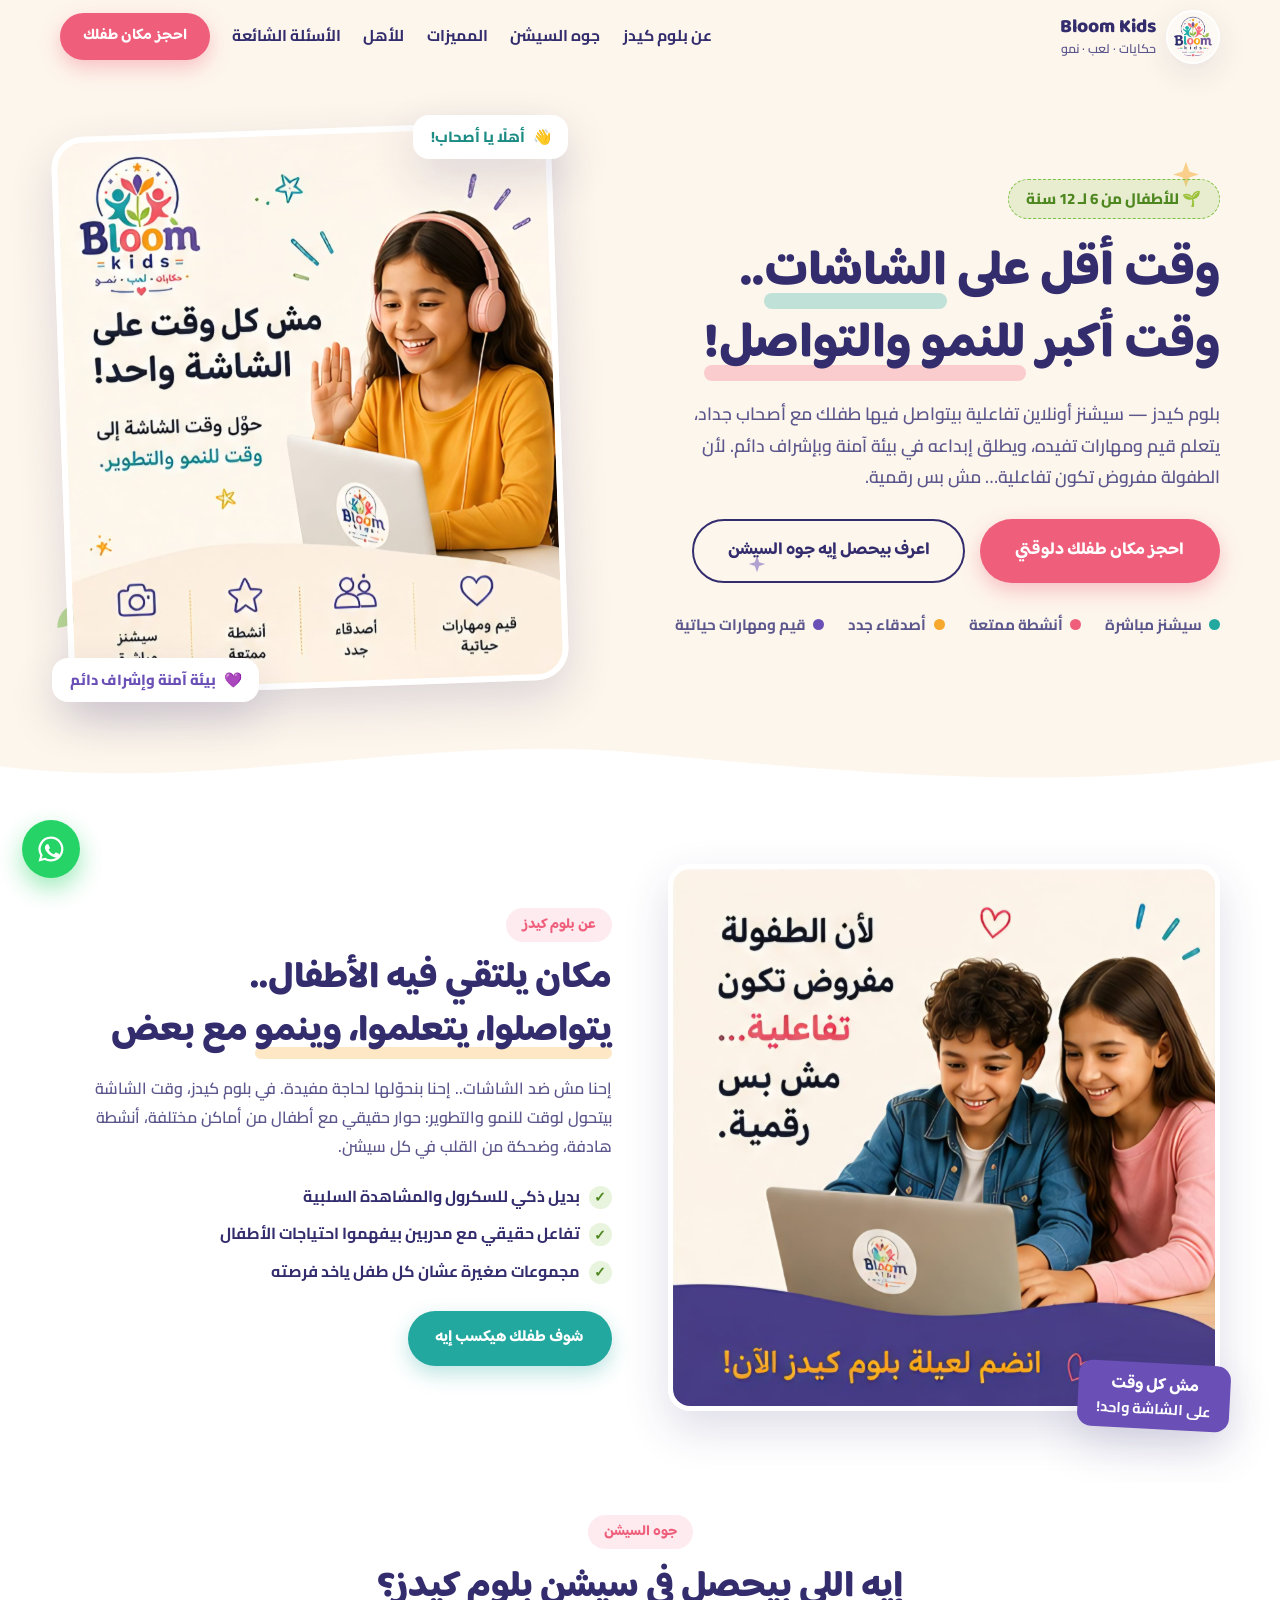
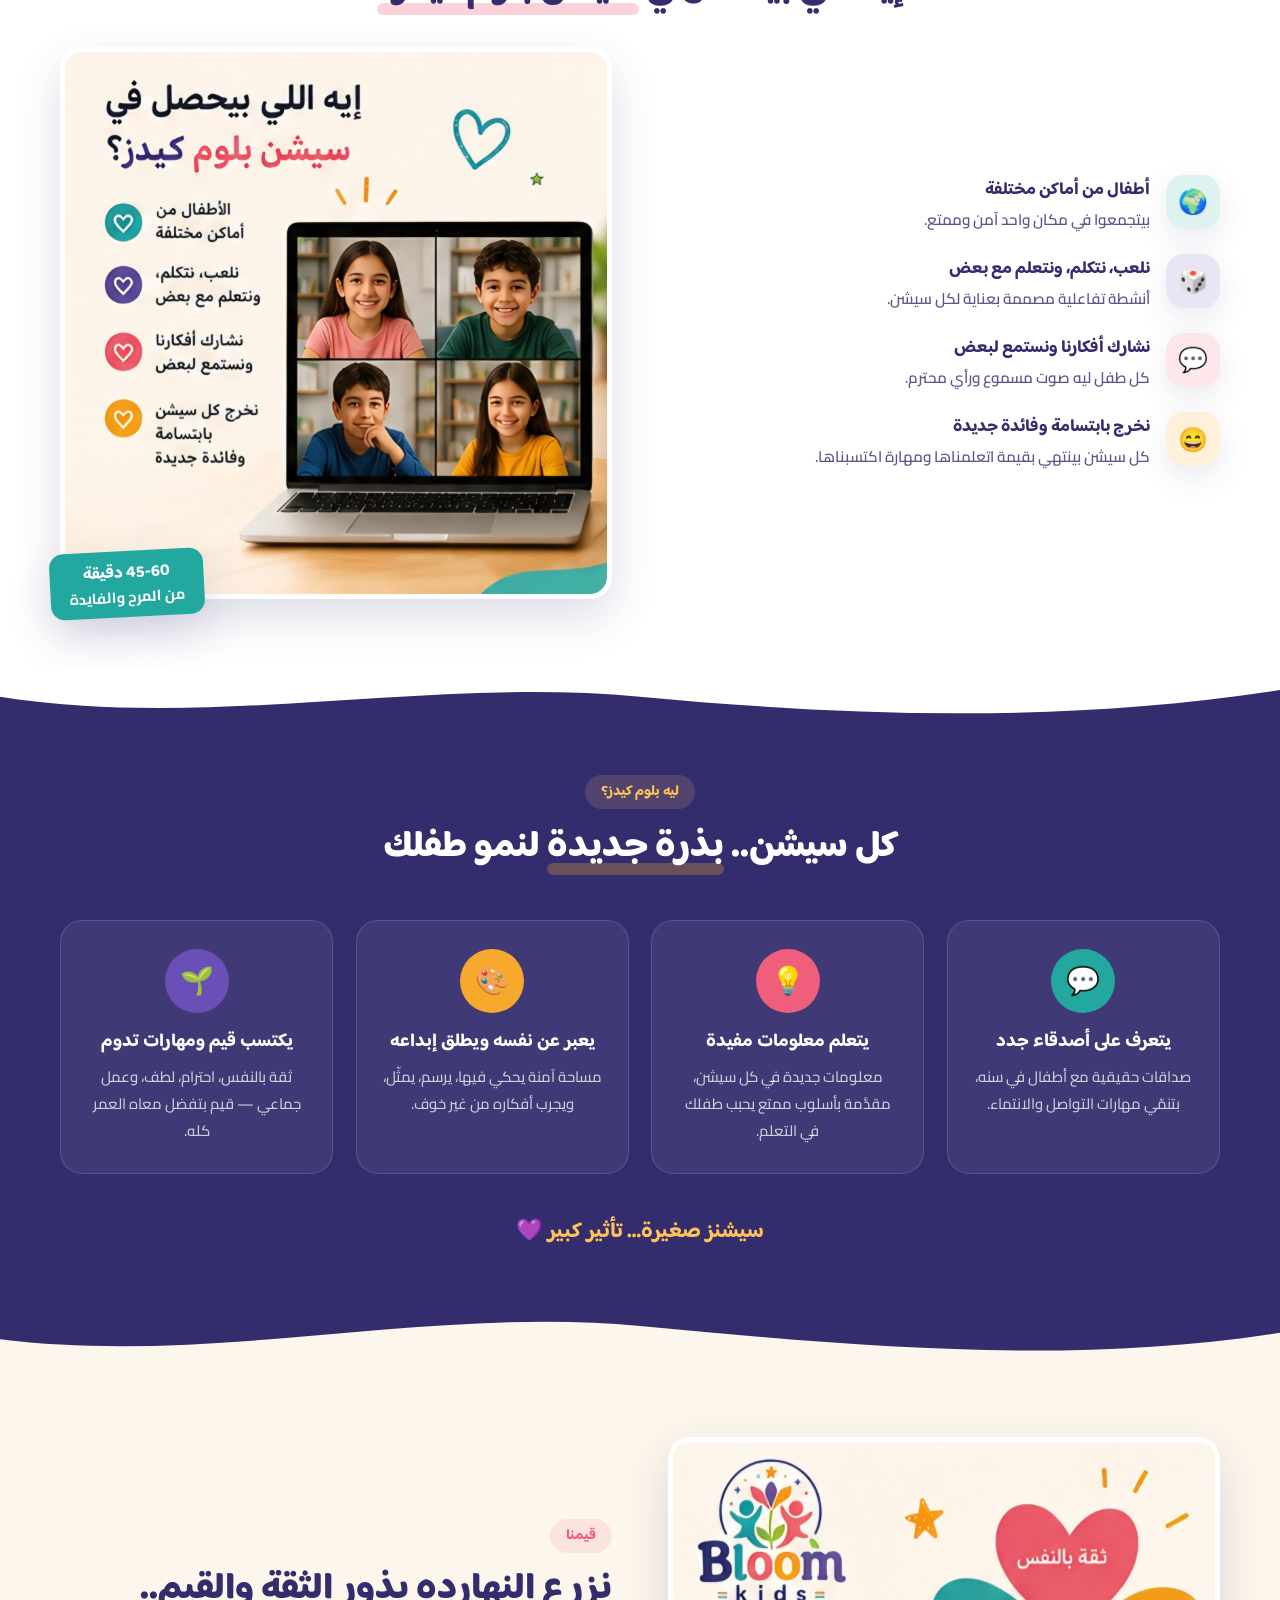
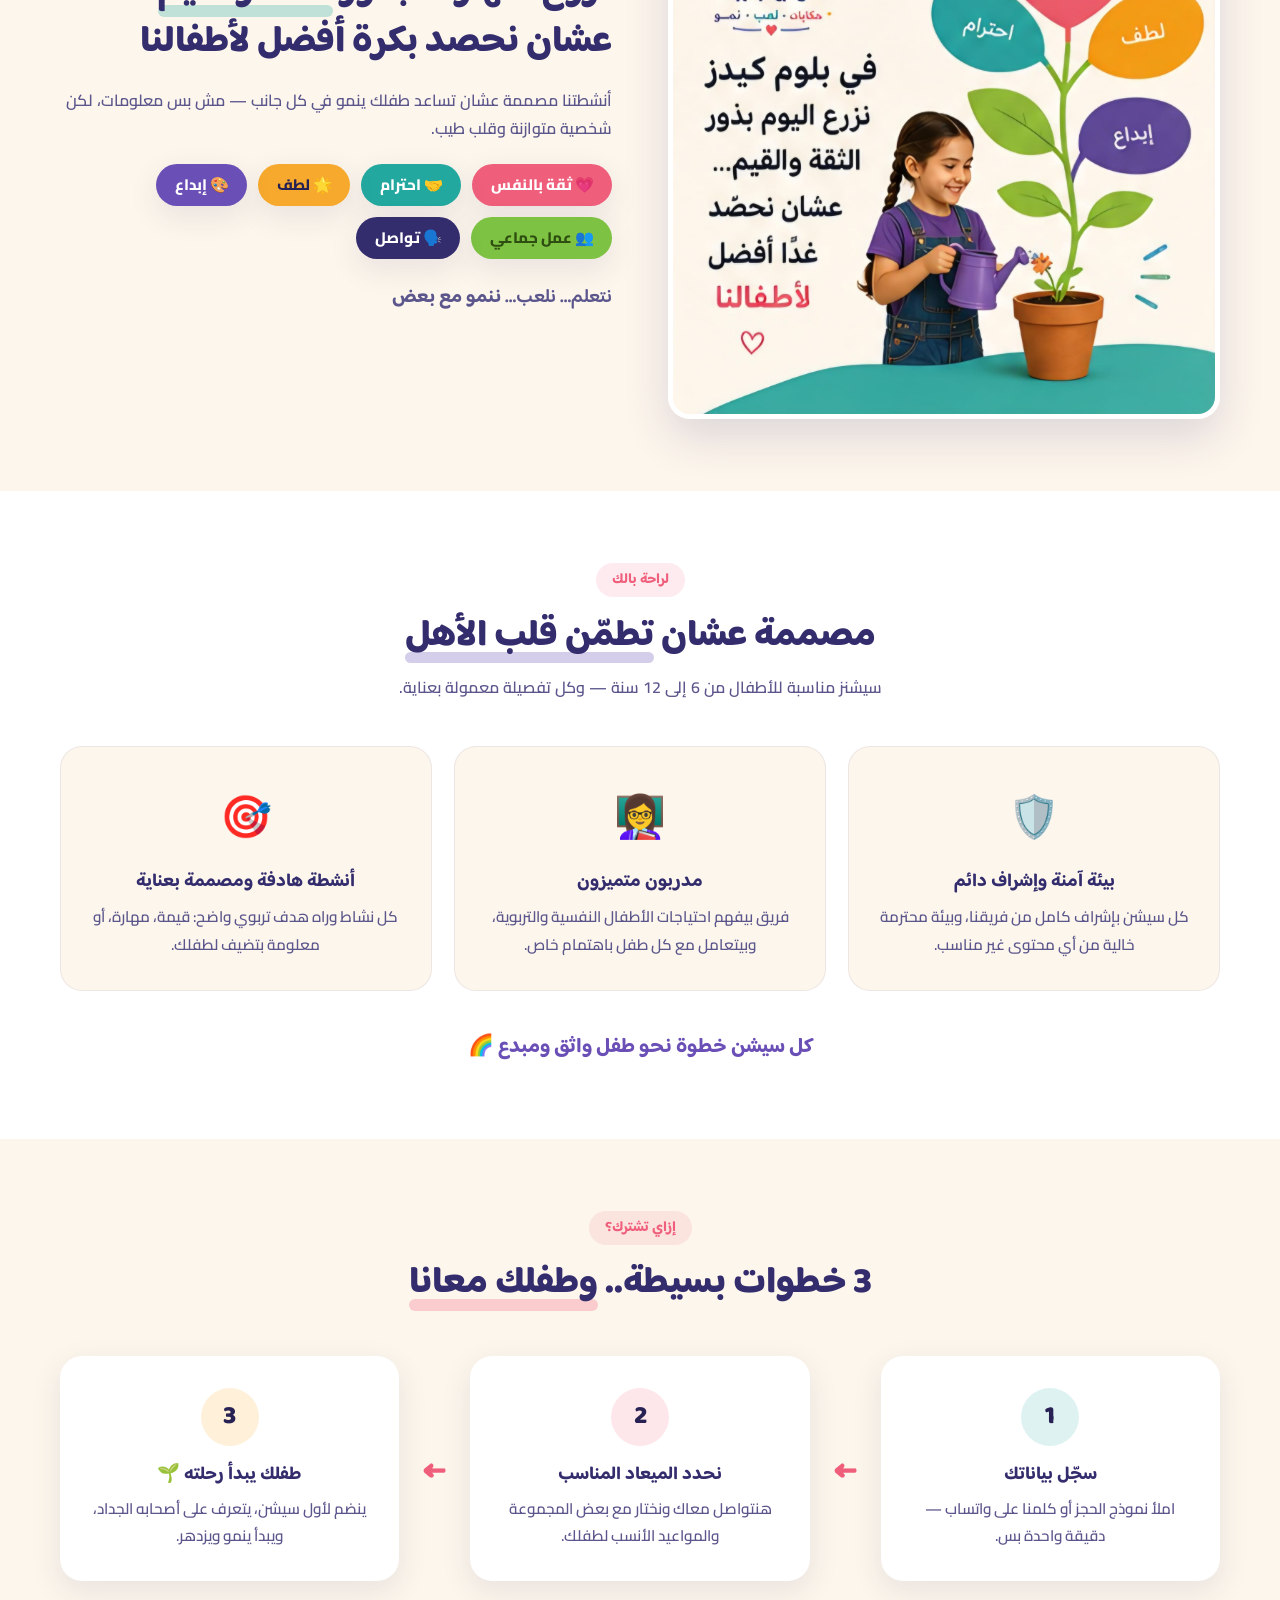
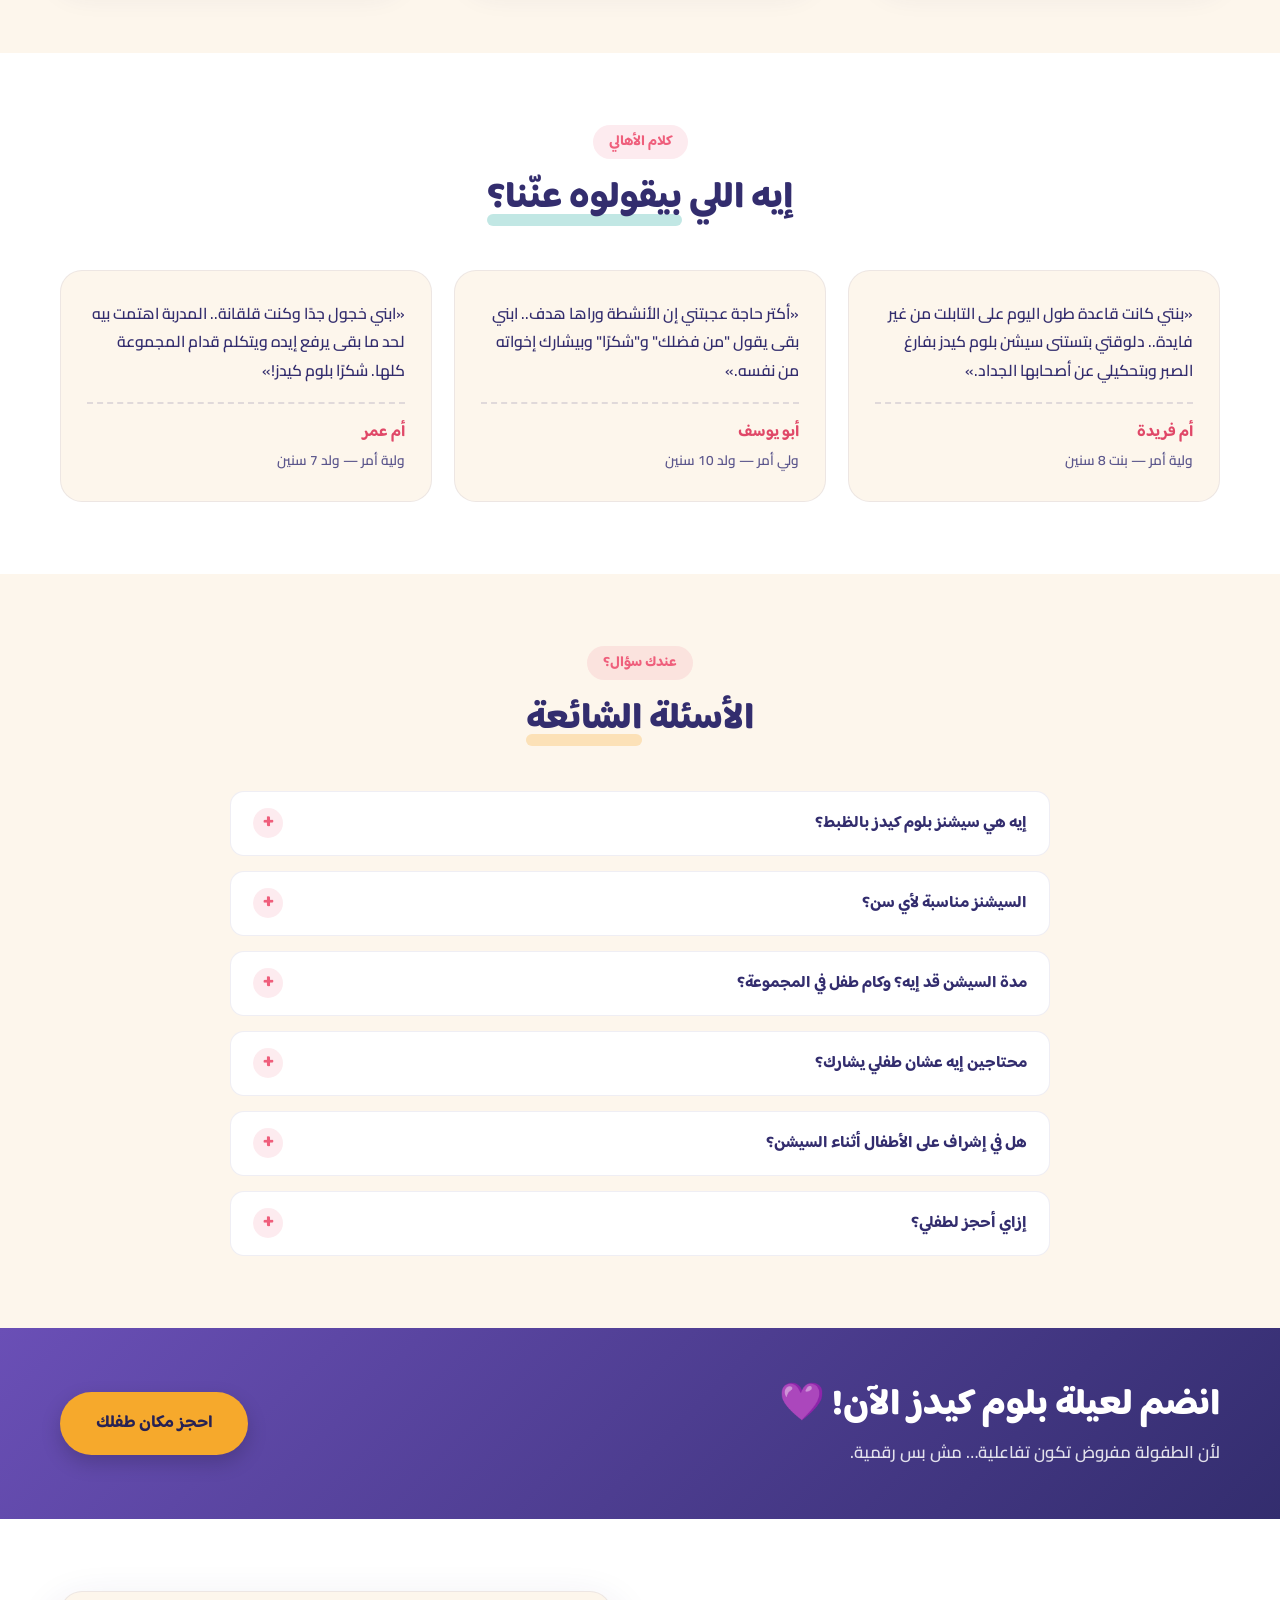
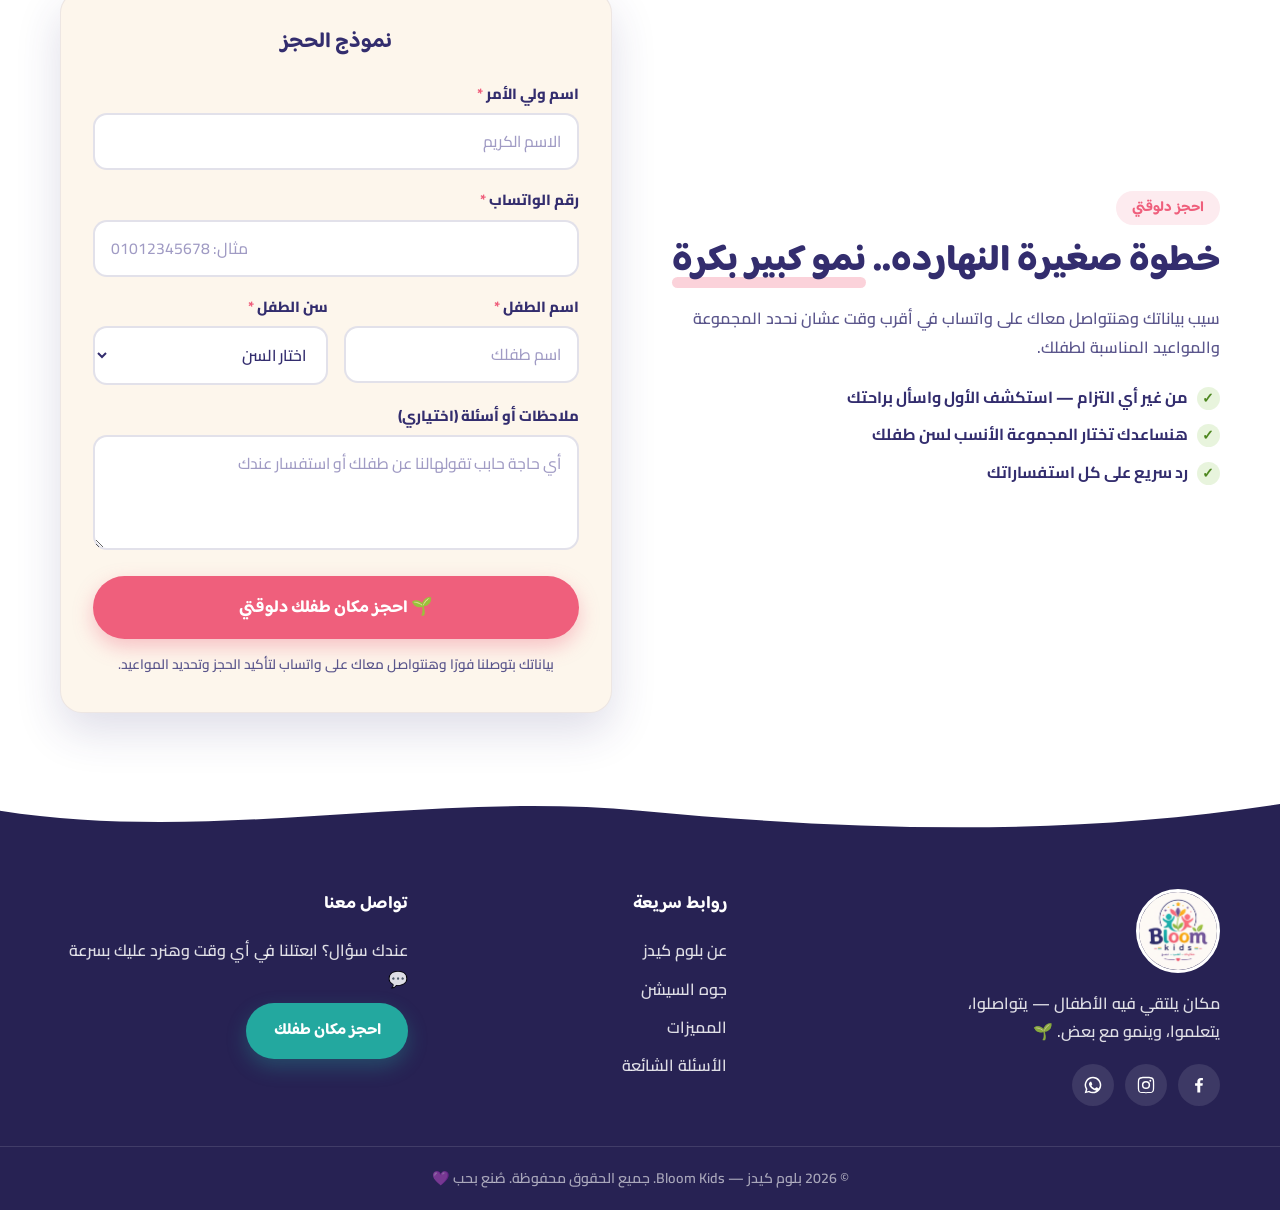
==== commit 01b57201: "feat: implement registration system with D1 database and admin authentication dashboard" ====
--- a/index.html
+++ b/index.html
@@ -23,7 +23,7 @@
   <link rel="preconnect" href="https://fonts.gstatic.com" crossorigin>
   <link href="https://fonts.googleapis.com/css2?family=Baloo+Bhaijaan+2:wght@500;600;700;800&family=Cairo:wght@400;500;600;700;800&display=swap" rel="stylesheet">
 
-  <link rel="stylesheet" href="css/style.css?v=3">
+  <link rel="stylesheet" href="css/style.css?v=6">
 
   <!-- Structured data -->
   <script type="application/ld+json">
@@ -437,10 +437,13 @@
               <label for="notes">ملاحظات أو أسئلة (اختياري)</label>
               <textarea id="notes" name="notes" rows="3" placeholder="أي حاجة حابب تقولهالنا عن طفلك أو استفسار عندك"></textarea>
             </div>
-            <button type="submit" class="btn btn-primary btn-lg btn-block">
-              📲 احجز عبر واتساب
+            <!-- حقل مخفي لصد البوتات — البشر مش بيشوفوه -->
+            <input type="text" name="website" class="hp-field" tabindex="-1" autocomplete="off" aria-hidden="true">
+            <button type="submit" class="btn btn-primary btn-lg btn-block" id="submitBtn">
+              🌱 احجز مكان طفلك دلوقتي
             </button>
-            <p class="form-hint">بالضغط على الزر هيتفتح واتساب برسالة جاهزة ببياناتك — راجعها وابعتها وبس!</p>
+            <p class="form-hint">بياناتك بتوصلنا فورًا وهنتواصل معاك على واتساب لتأكيد الحجز وتحديد المواعيد.</p>
+            <p class="form-feedback" id="formFeedback" hidden></p>
           </form>
         </div>
       </div>
@@ -491,6 +494,6 @@
     <svg viewBox="0 0 24 24"><path d="M12 2a10 10 0 0 0-8.6 15.1L2 22l5-1.3A10 10 0 1 0 12 2zm0 1.8a8.2 8.2 0 1 1-4.2 15.3l-.3-.18-2.96.77.8-2.88-.2-.3A8.2 8.2 0 0 1 12 3.8zm-3.1 4.4c-.2 0-.5.07-.75.35-.26.28-1 .96-1 2.35 0 1.4 1.02 2.74 1.16 2.93.14.19 2 3.04 4.85 4.14 2.37.92 2.85.74 3.37.69.51-.05 1.65-.68 1.88-1.33.24-.65.24-1.2.17-1.32-.07-.12-.26-.19-.54-.33-.28-.14-1.65-.81-1.9-.9-.26-.1-.44-.14-.63.14-.19.28-.72.9-.88 1.09-.16.19-.33.21-.6.07-.28-.14-1.18-.43-2.24-1.38-.83-.74-1.39-1.65-1.55-1.93-.16-.28-.02-.43.12-.57.13-.12.28-.32.42-.49.14-.16.19-.28.28-.46.09-.19.05-.35-.02-.49-.07-.14-.62-1.51-.86-2.06-.22-.54-.45-.47-.63-.48z"/></svg>
   </a>
 
-  <script src="js/main.js?v=3"></script>
+  <script src="js/main.js?v=6"></script>
 </body>
 </html>
--- a/css/style.css
+++ b/css/style.css
@@ -28,7 +28,7 @@
 /* ============ Reset ============ */
 *, *::before, *::after { box-sizing: border-box; margin: 0; padding: 0; }
 
-html { scroll-behavior: smooth; scroll-padding-top: 90px; }
+html { scroll-behavior: smooth; scroll-padding-top: 90px; overflow-x: clip; }
 
 body {
   font-family: var(--font-body);
@@ -444,6 +444,23 @@
 .register-form select.invalid { border-color: var(--pink); box-shadow: 0 0 0 4px rgba(239, 95, 124, 0.12); }
 .register-form textarea { resize: vertical; min-height: 80px; }
 .form-hint { text-align: center; font-size: 0.85rem; color: var(--ink-soft); font-weight: 600; margin-top: 0.8rem; }
+
+/* حقل مخفي لصد البوتات */
+.hp-field { position: absolute; right: -9999px; opacity: 0; height: 0; width: 0; pointer-events: none; }
+
+/* رسالة الخطأ تحت النموذج */
+.form-feedback {
+  margin-top: 1rem; padding: 0.9rem 1.2rem; border-radius: var(--radius-sm);
+  background: rgba(239, 95, 124, 0.1); border: 1.5px solid rgba(239, 95, 124, 0.35);
+  color: var(--pink-dark); font-weight: 700; font-size: 0.92rem; text-align: center;
+}
+.form-feedback a { color: var(--teal-dark); text-decoration: underline; }
+
+/* رسالة النجاح بعد التسجيل */
+.form-success { text-align: center; padding: 2rem 0.5rem; }
+.form-success .success-icon { font-size: 3.2rem; display: block; margin-bottom: 0.8rem; }
+.form-success h3 { font-size: 1.5rem; color: var(--teal-dark); margin-bottom: 0.6rem; }
+.form-success p { color: var(--ink-soft); font-weight: 600; }
 
 /* ============ Footer ============ */
 .site-footer { background: var(--navy-deep); color: rgba(255, 255, 255, 0.85); position: relative; padding-top: 5rem; }
@@ -537,8 +554,8 @@
     backdrop-filter: none;
     -webkit-backdrop-filter: none;
   }
-  /* القائمة بتتثبت تحت الهيدر مباشرة (absolute بالنسبة للهيدر الـ sticky)
-     عشان تشتغل صح في كل المتصفحات بغض النظر عن backdrop-filter */
+  /* القائمة بتتثبت تحت الهيدر مباشرة، وبتستخبى في مكانها بتأثير fade
+     (مش بتتركن برّه الشاشة عشان ميحصلش سكرول أفقي) */
   .main-nav {
     position: absolute; top: 100%; right: 0; left: 0;
     height: calc(100vh - 70px);
@@ -548,11 +565,11 @@
     box-shadow: 0 12px 30px rgba(51, 45, 110, 0.12);
     flex-direction: column; justify-content: flex-start; padding-top: 2.5rem;
     gap: 1.8rem; font-size: 1.15rem;
-    transform: translateX(-110%); visibility: hidden;
-    transition: transform 0.3s ease, visibility 0.3s;
+    opacity: 0; visibility: hidden; transform: translateY(-12px);
+    transition: opacity 0.25s ease, transform 0.25s ease, visibility 0.25s;
     z-index: 99;
   }
-  .main-nav.open { transform: translateX(0); visibility: visible; }
+  .main-nav.open { opacity: 1; visibility: visible; transform: translateY(0); }
   .nav-toggle { display: flex; z-index: 100; }
   .cards-grid, .cards-grid-3, .form-grid { grid-template-columns: 1fr; }
   .register-form { padding: 1.6rem 1.2rem; }
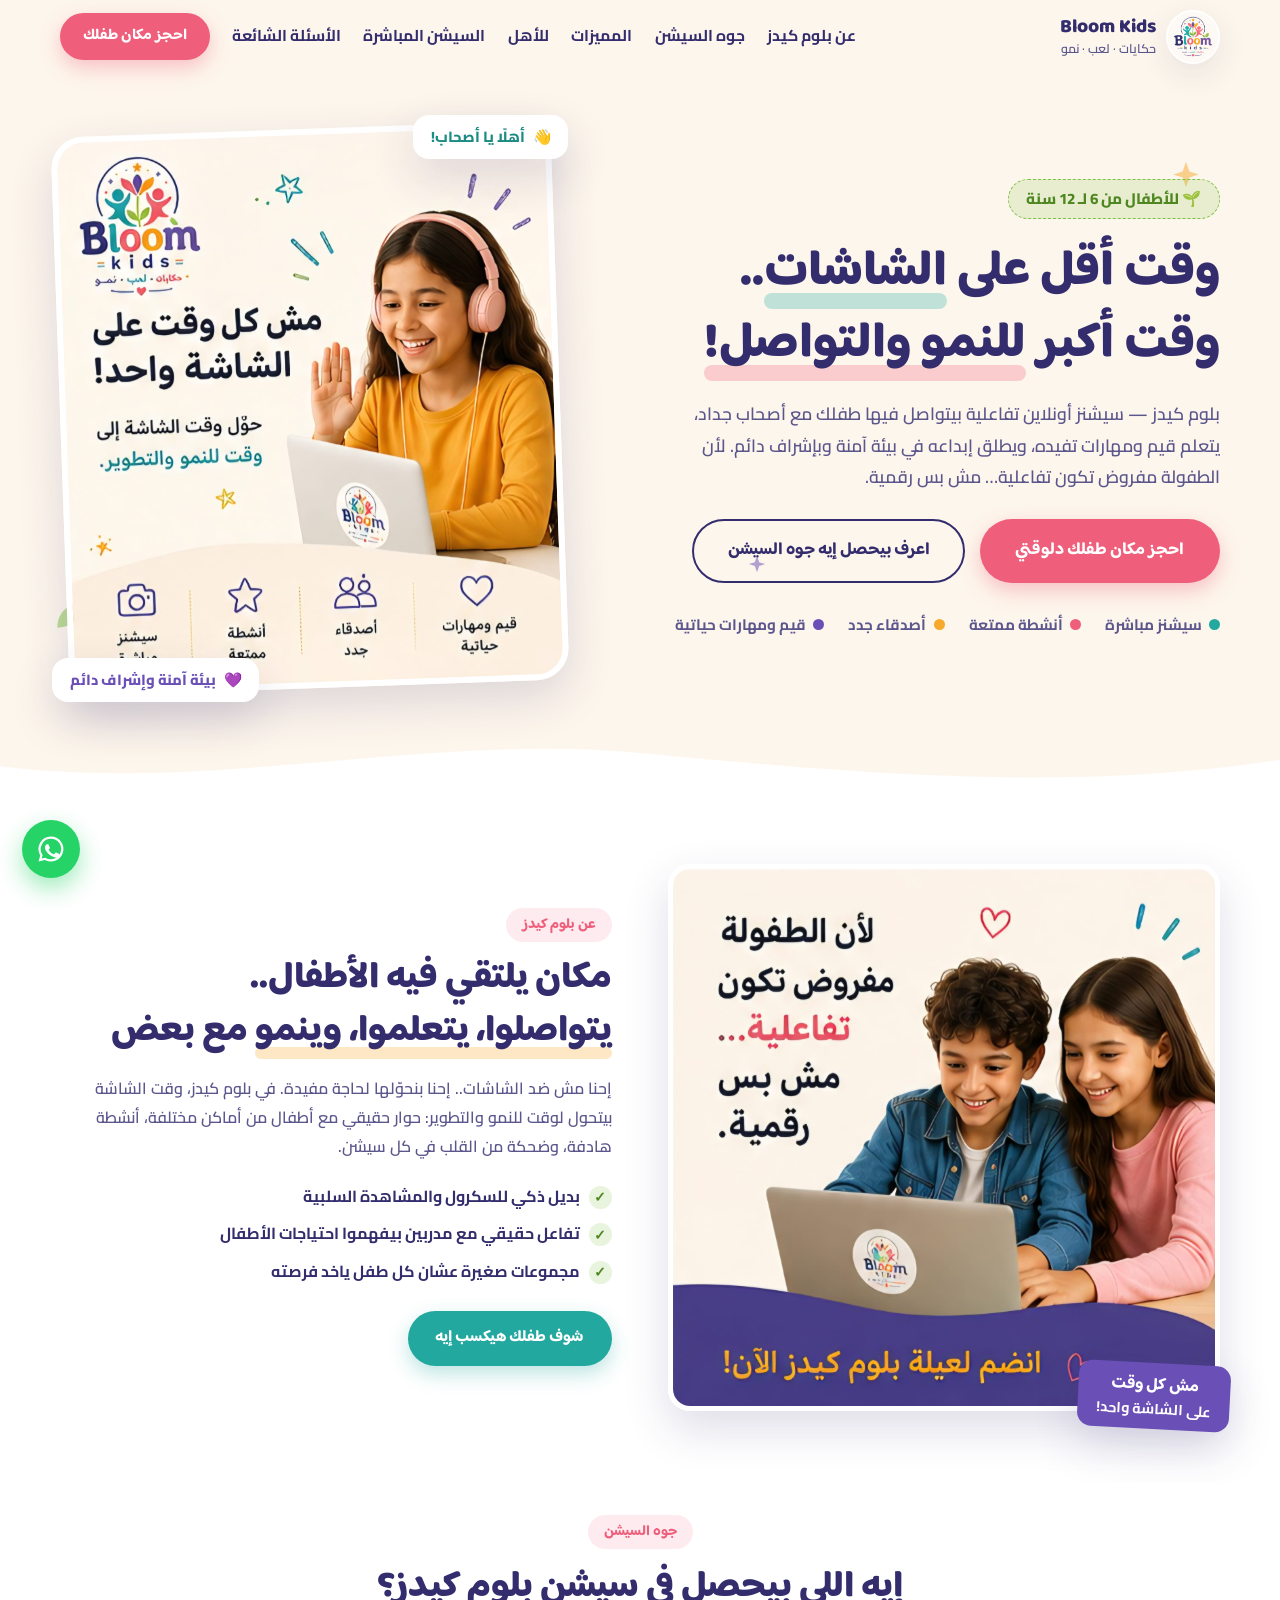
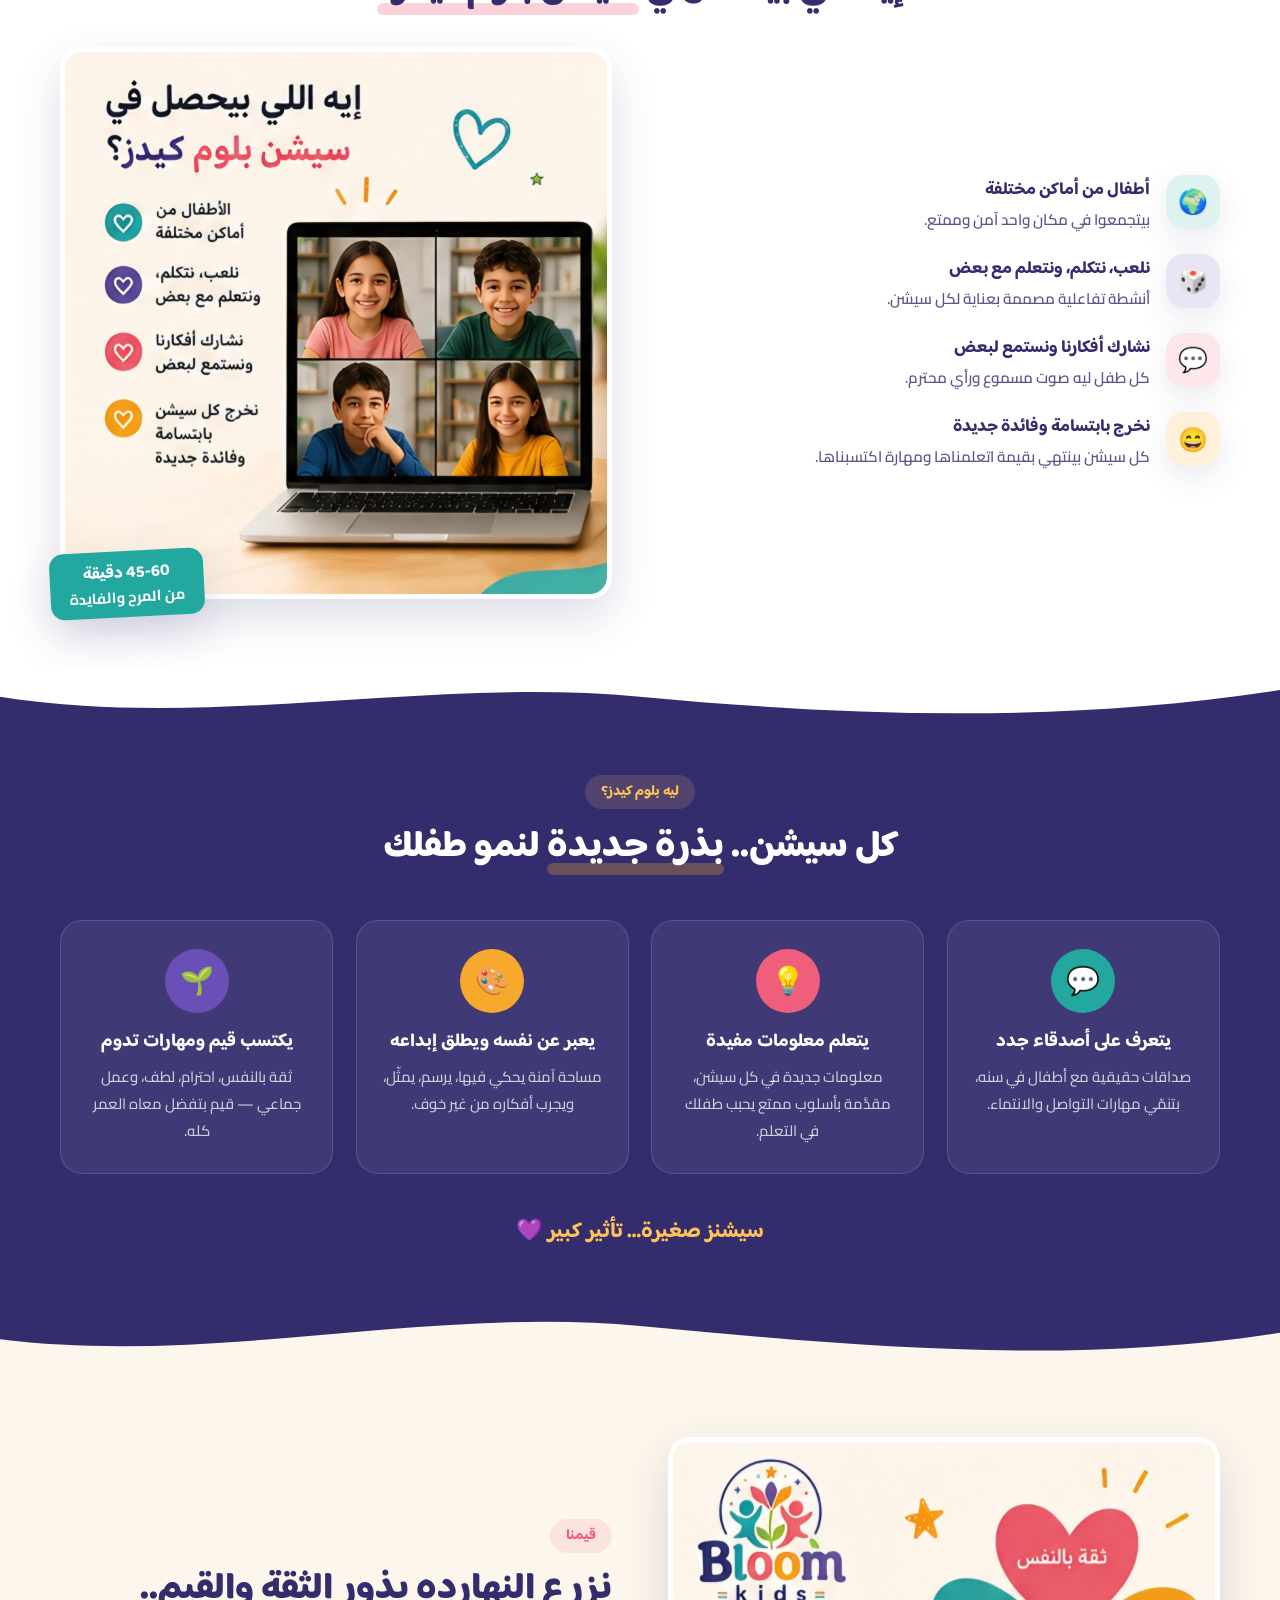
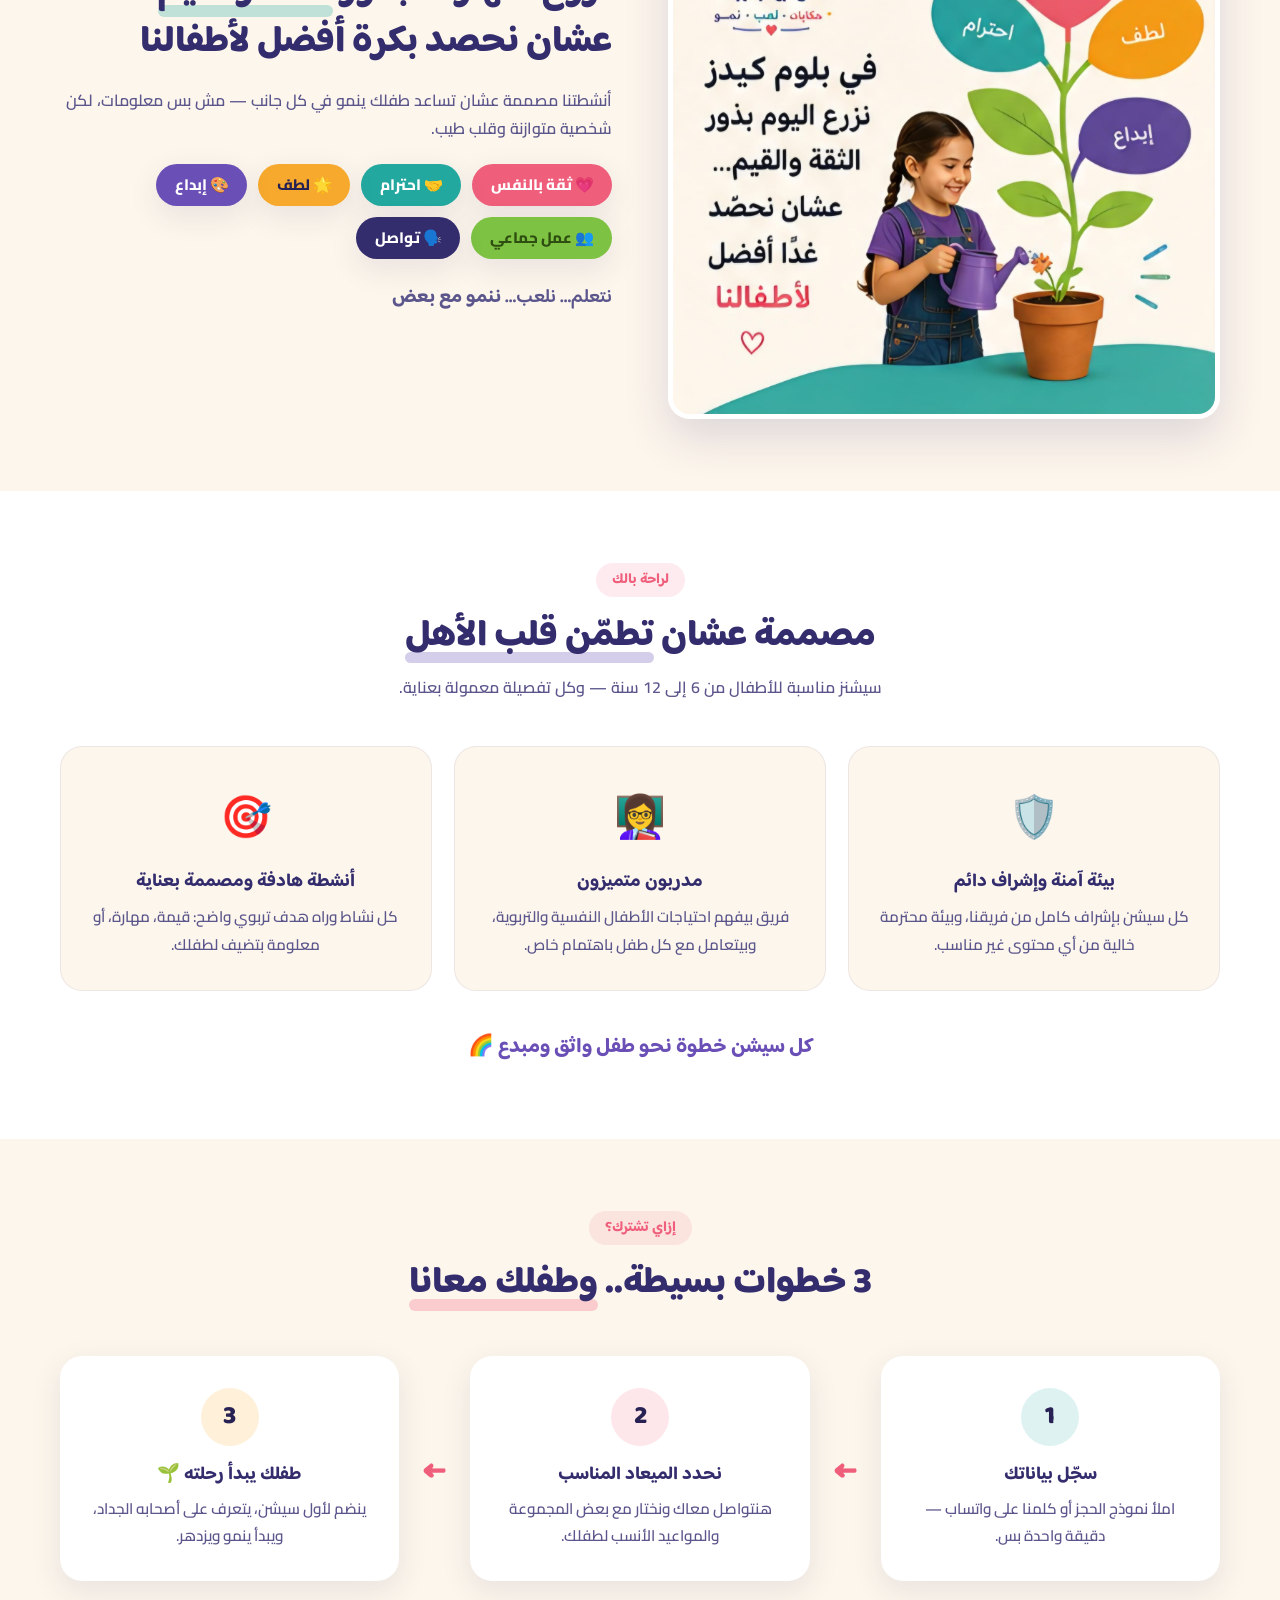
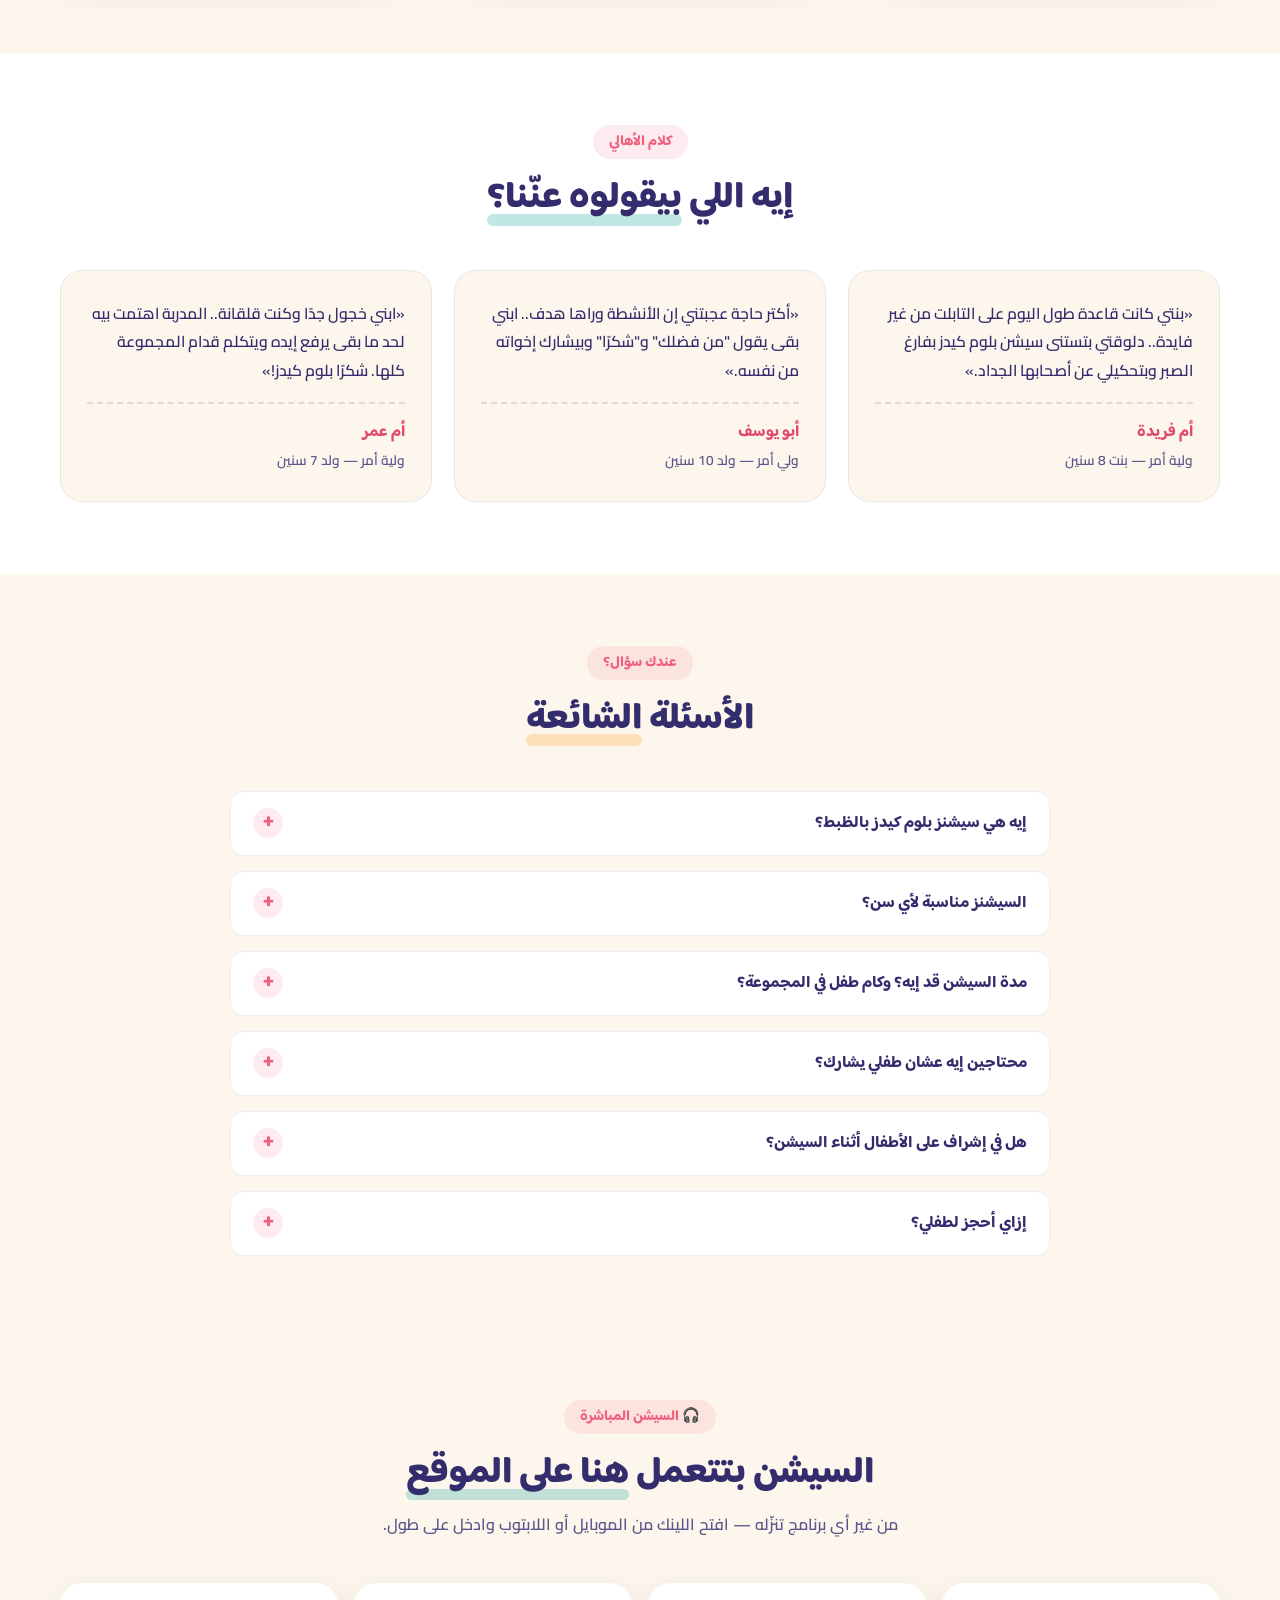
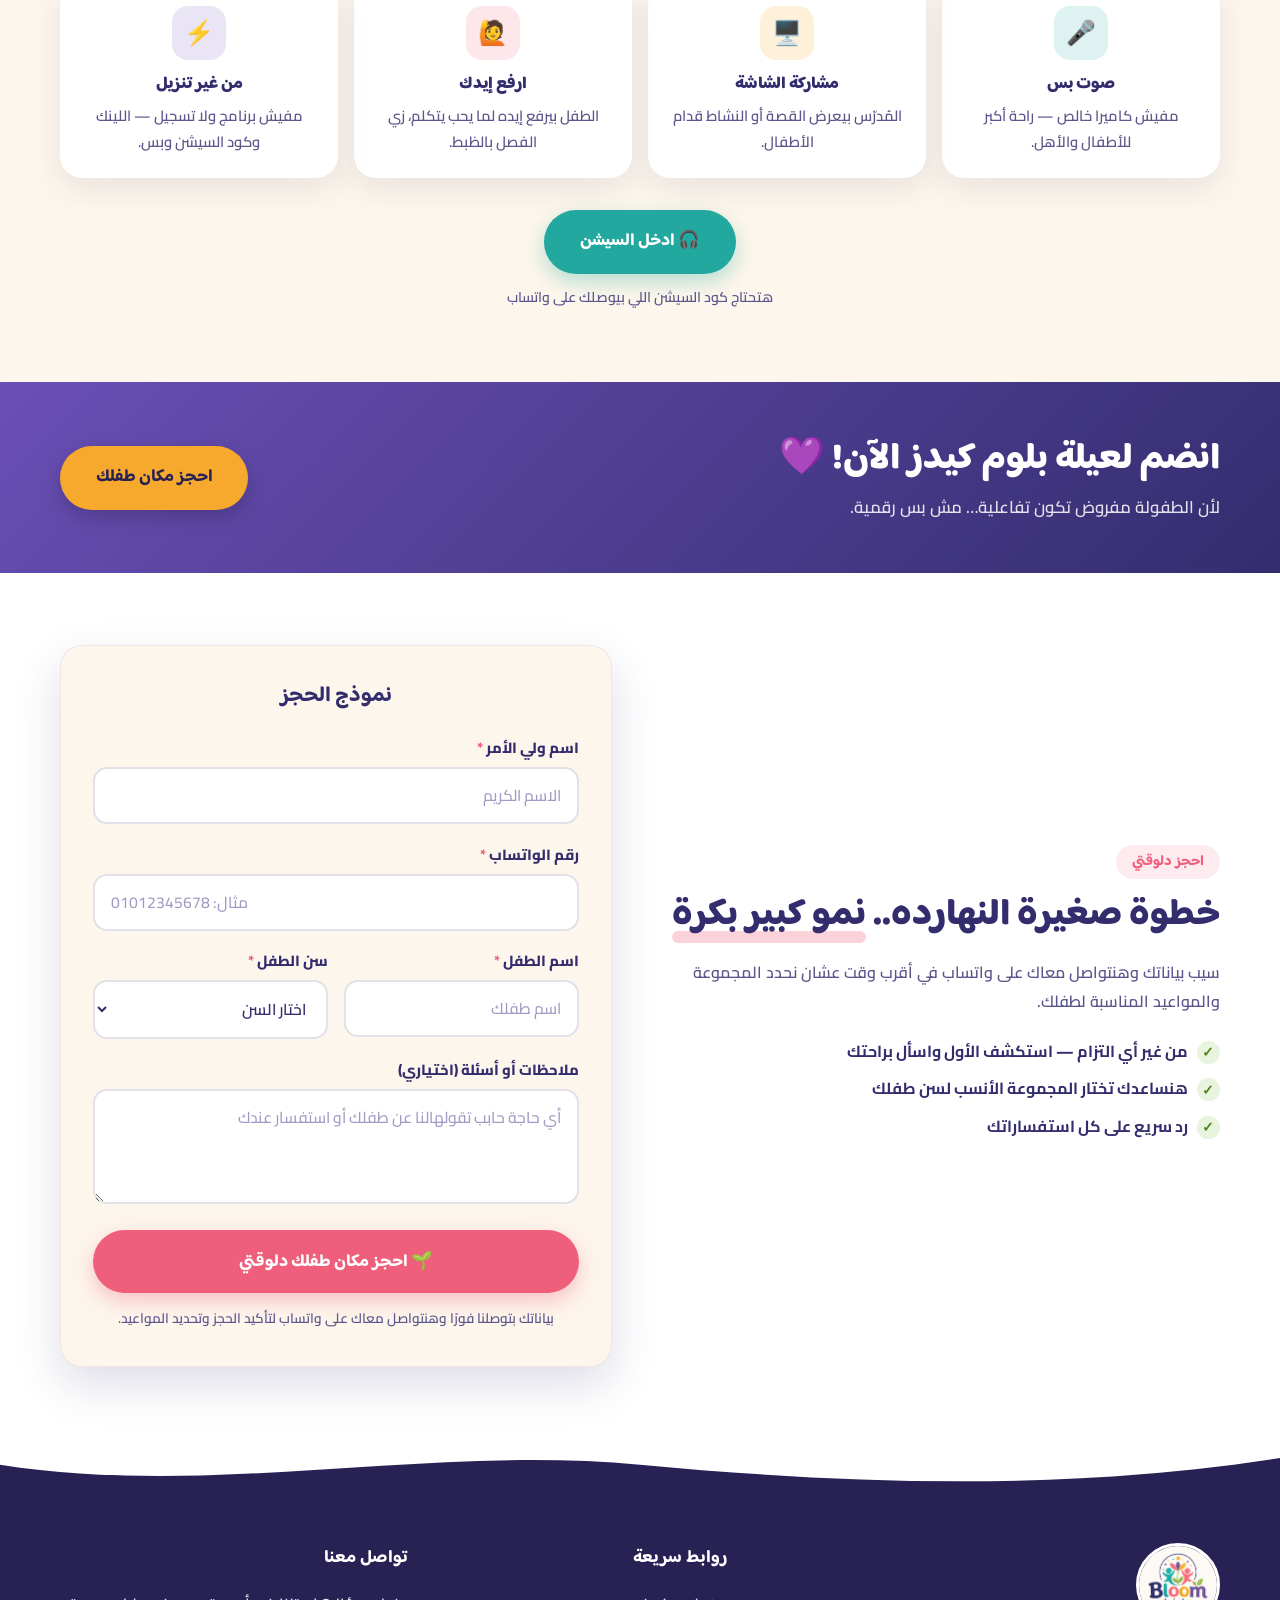
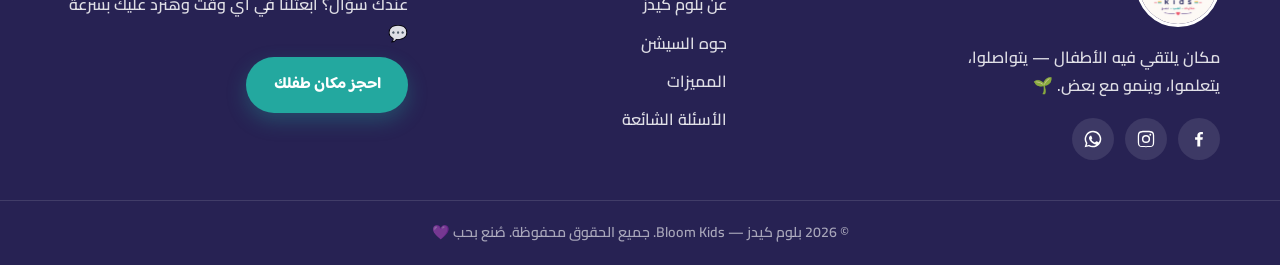
==== commit ff7de45a: "feat: implement core visual identity system and add meeting page functionality" ====
--- a/index.html
+++ b/index.html
@@ -23,7 +23,7 @@
   <link rel="preconnect" href="https://fonts.gstatic.com" crossorigin>
   <link href="https://fonts.googleapis.com/css2?family=Baloo+Bhaijaan+2:wght@500;600;700;800&family=Cairo:wght@400;500;600;700;800&display=swap" rel="stylesheet">
 
-  <link rel="stylesheet" href="css/style.css?v=6">
+  <link rel="stylesheet" href="css/style.css?v=8">
 
   <!-- Structured data -->
   <script type="application/ld+json">
@@ -55,6 +55,7 @@
         <a href="#session">جوه السيشن</a>
         <a href="#benefits">المميزات</a>
         <a href="#parents">للأهل</a>
+        <a href="#live">السيشن المباشرة</a>
         <a href="#faq">الأسئلة الشائعة</a>
         <a href="#register" class="btn btn-primary btn-nav">احجز مكان طفلك</a>
       </nav>
@@ -373,6 +374,43 @@
             <p>املأ نموذج الحجز في آخر الصفحة أو ابعتلنا على واتساب مباشرة، وهنتواصل معاك في أقرب وقت لتأكيد الحجز واختيار المواعيد المناسبة.</p>
           </details>
         </div>
+      </div>
+    </section>
+
+    <!-- ===== السيشن المباشرة ===== -->
+    <section class="section live" id="live">
+      <div class="container">
+        <div class="section-head reveal">
+          <span class="eyebrow">🎧 السيشن المباشرة</span>
+          <h2>السيشن بتتعمل <span class="hl hl-teal">هنا على الموقع</span></h2>
+          <p class="section-sub">
+            من غير أي برنامج تنزّله — افتح اللينك من الموبايل أو اللابتوب وادخل على طول.
+          </p>
+        </div>
+
+        <div class="live-grid reveal">
+          <div class="live-feature"><span class="bg-teal">🎤</span>
+            <h3>صوت بس</h3>
+            <p>مفيش كاميرا خالص — راحة أكبر للأطفال والأهل.</p>
+          </div>
+          <div class="live-feature"><span class="bg-yellow">🖥️</span>
+            <h3>مشاركة الشاشة</h3>
+            <p>المُدرّس بيعرض القصة أو النشاط قدام الأطفال.</p>
+          </div>
+          <div class="live-feature"><span class="bg-pink">🙋</span>
+            <h3>ارفع إيدك</h3>
+            <p>الطفل بيرفع إيده لما يحب يتكلم، زي الفصل بالظبط.</p>
+          </div>
+          <div class="live-feature"><span class="bg-purple">⚡</span>
+            <h3>من غير تنزيل</h3>
+            <p>مفيش برنامج ولا تسجيل — اللينك وكود السيشن وبس.</p>
+          </div>
+        </div>
+
+        <p class="live-cta reveal">
+          <a href="meeting.html" class="btn btn-teal btn-lg">🎧 ادخل السيشن</a>
+          <span class="live-hint">هتحتاج كود السيشن اللي بيوصلك على واتساب</span>
+        </p>
       </div>
     </section>
 
@@ -494,6 +532,6 @@
     <svg viewBox="0 0 24 24"><path d="M12 2a10 10 0 0 0-8.6 15.1L2 22l5-1.3A10 10 0 1 0 12 2zm0 1.8a8.2 8.2 0 1 1-4.2 15.3l-.3-.18-2.96.77.8-2.88-.2-.3A8.2 8.2 0 0 1 12 3.8zm-3.1 4.4c-.2 0-.5.07-.75.35-.26.28-1 .96-1 2.35 0 1.4 1.02 2.74 1.16 2.93.14.19 2 3.04 4.85 4.14 2.37.92 2.85.74 3.37.69.51-.05 1.65-.68 1.88-1.33.24-.65.24-1.2.17-1.32-.07-.12-.26-.19-.54-.33-.28-.14-1.65-.81-1.9-.9-.26-.1-.44-.14-.63.14-.19.28-.72.9-.88 1.09-.16.19-.33.21-.6.07-.28-.14-1.18-.43-2.24-1.38-.83-.74-1.39-1.65-1.55-1.93-.16-.28-.02-.43.12-.57.13-.12.28-.32.42-.49.14-.16.19-.28.28-.46.09-.19.05-.35-.02-.49-.07-.14-.62-1.51-.86-2.06-.22-.54-.45-.47-.63-.48z"/></svg>
   </a>
 
-  <script src="js/main.js?v=6"></script>
+  <script src="js/main.js?v=7"></script>
 </body>
 </html>
--- a/css/style.css
+++ b/css/style.css
@@ -90,6 +90,12 @@
   box-shadow: 0 8px 20px rgba(0, 0, 0, 0.18);
 }
 .btn-yellow:hover { background: var(--yellow-light); }
+
+.btn-teal {
+  background: var(--teal); color: var(--white);
+  box-shadow: 0 8px 20px rgba(35, 168, 159, 0.32);
+}
+.btn-teal:hover { background: var(--teal-dark); box-shadow: 0 12px 26px rgba(35, 168, 159, 0.42); }
 
 .btn-ghost { background: transparent; color: var(--navy); border-color: var(--navy); }
 .btn-ghost:hover { background: var(--navy); color: var(--white); }
@@ -576,3 +582,30 @@
   .float-card { font-size: 0.8rem; }
   .brand-text small { display: none; }
 }
+
+/* ============ السيشن المباشرة ============ */
+.live-grid {
+  display: grid; gap: 1rem;
+  grid-template-columns: repeat(auto-fit, minmax(220px, 1fr));
+  margin-bottom: 2rem;
+}
+.live-feature {
+  background: var(--white); border-radius: var(--radius);
+  box-shadow: var(--shadow); padding: 1.4rem 1.2rem; text-align: center;
+}
+.live-feature > span {
+  width: 54px; height: 54px; border-radius: 16px;
+  display: grid; place-items: center; font-size: 1.5rem;
+  margin: 0 auto 0.8rem;
+}
+.live-feature h3 {
+  font-family: var(--font-head); font-weight: 800; color: var(--navy);
+  font-size: 1.05rem; margin-bottom: 0.35rem;
+}
+.live-feature p { color: var(--ink-soft); font-weight: 600; font-size: 0.92rem; }
+
+.live-cta {
+  display: flex; flex-direction: column; align-items: center;
+  gap: 0.7rem; text-align: center;
+}
+.live-hint { color: var(--ink-soft); font-weight: 600; font-size: 0.88rem; }
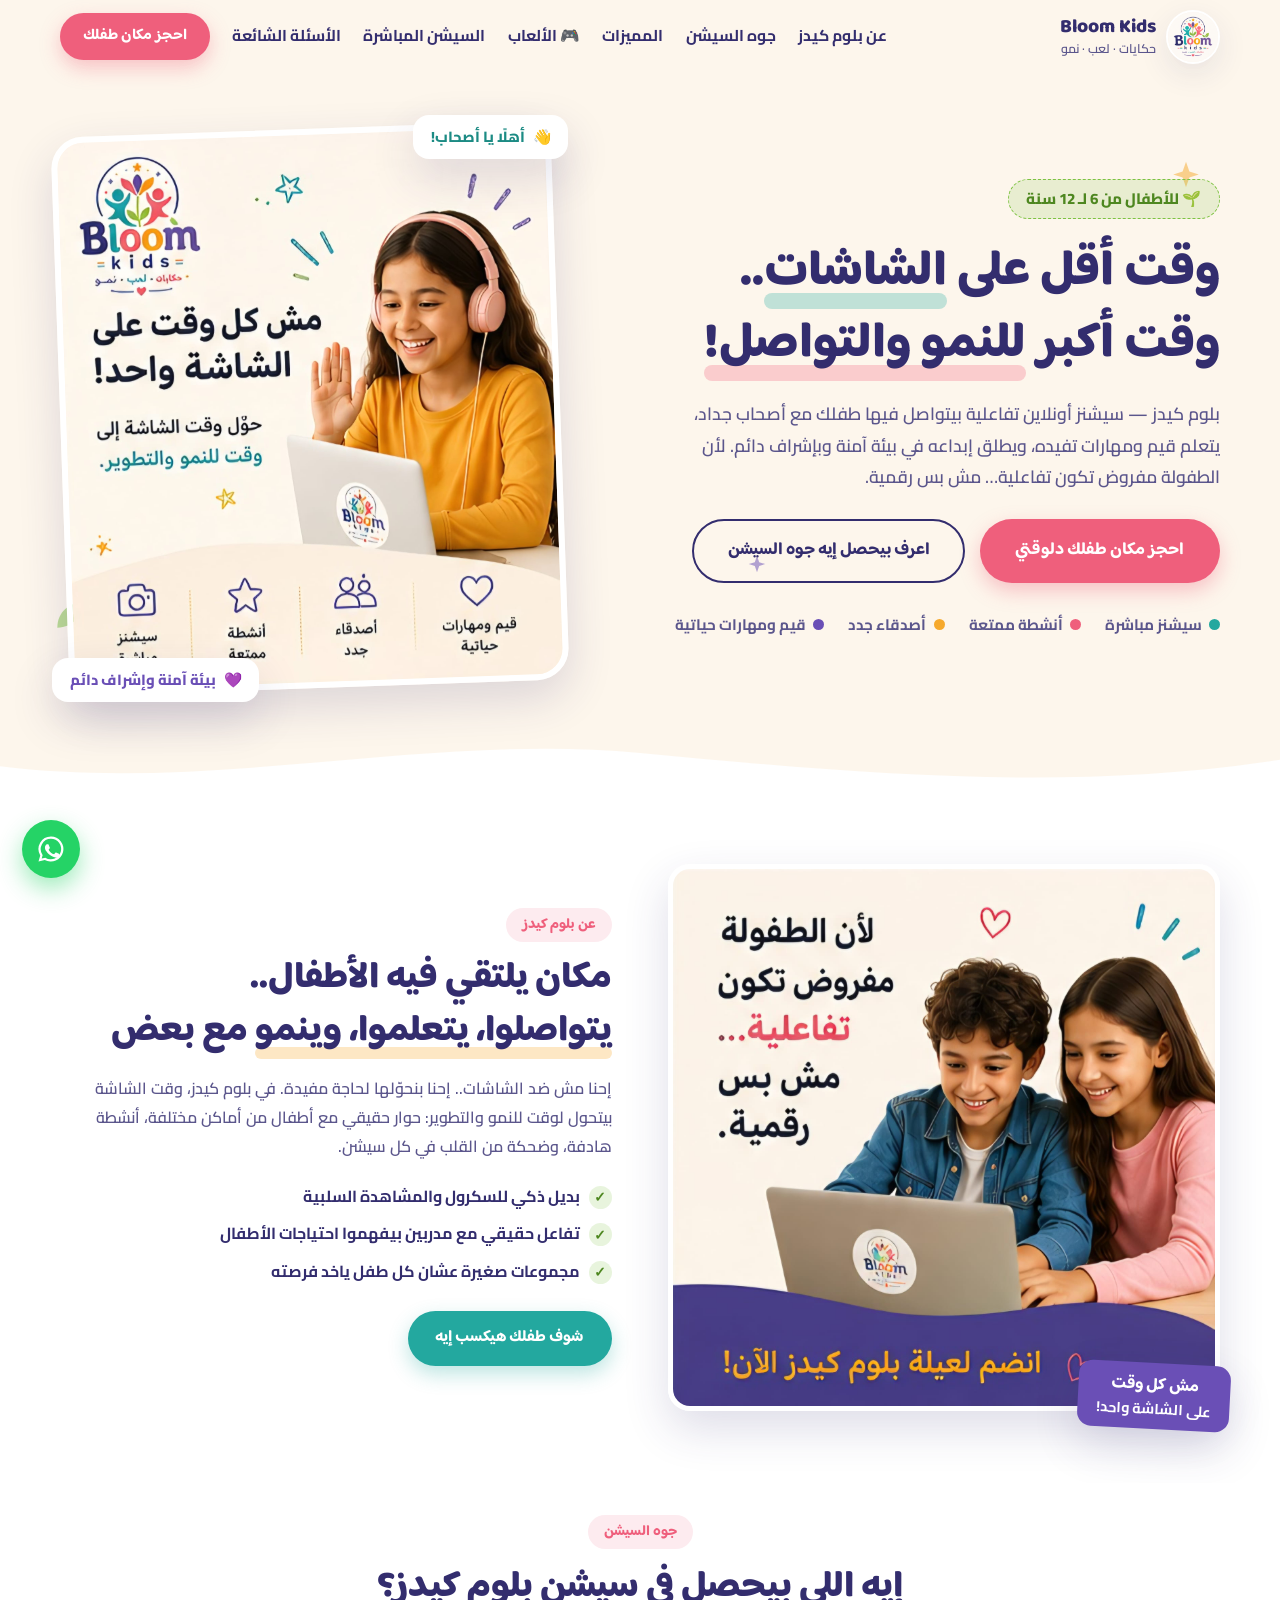
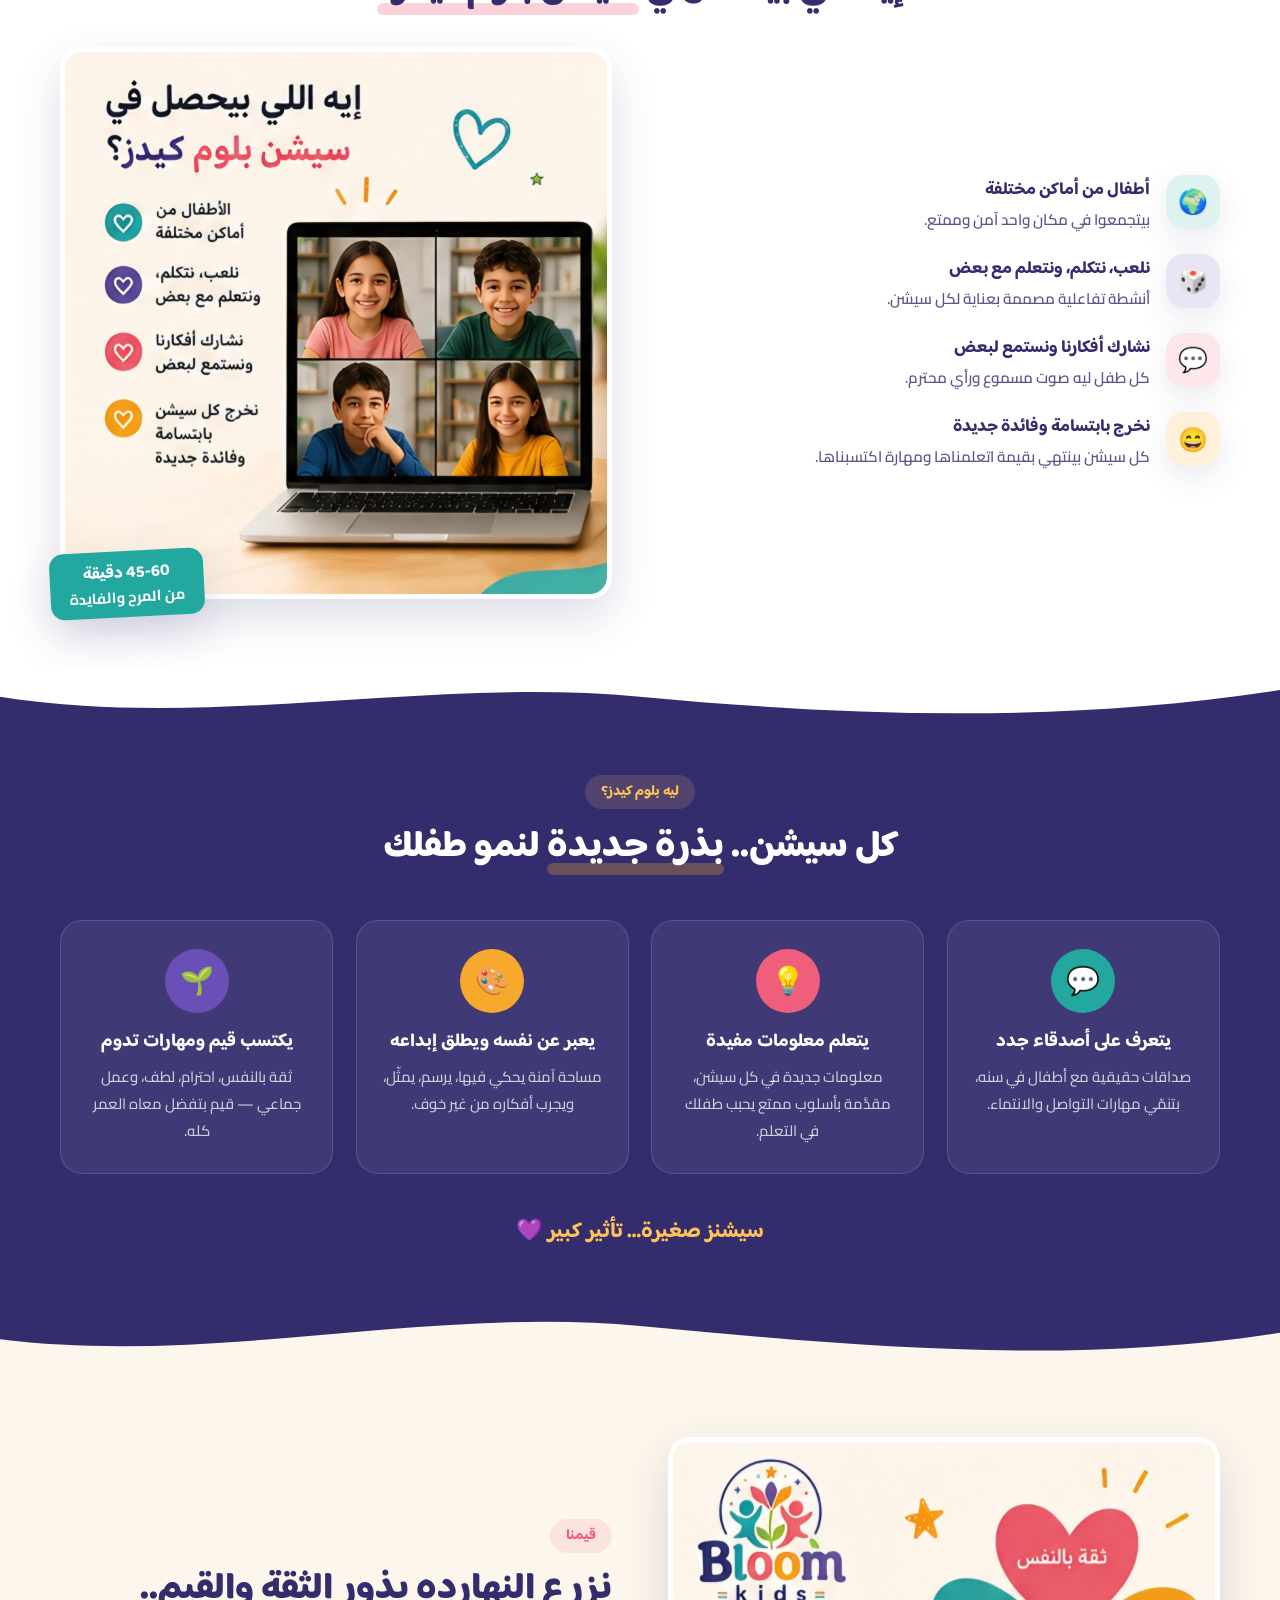
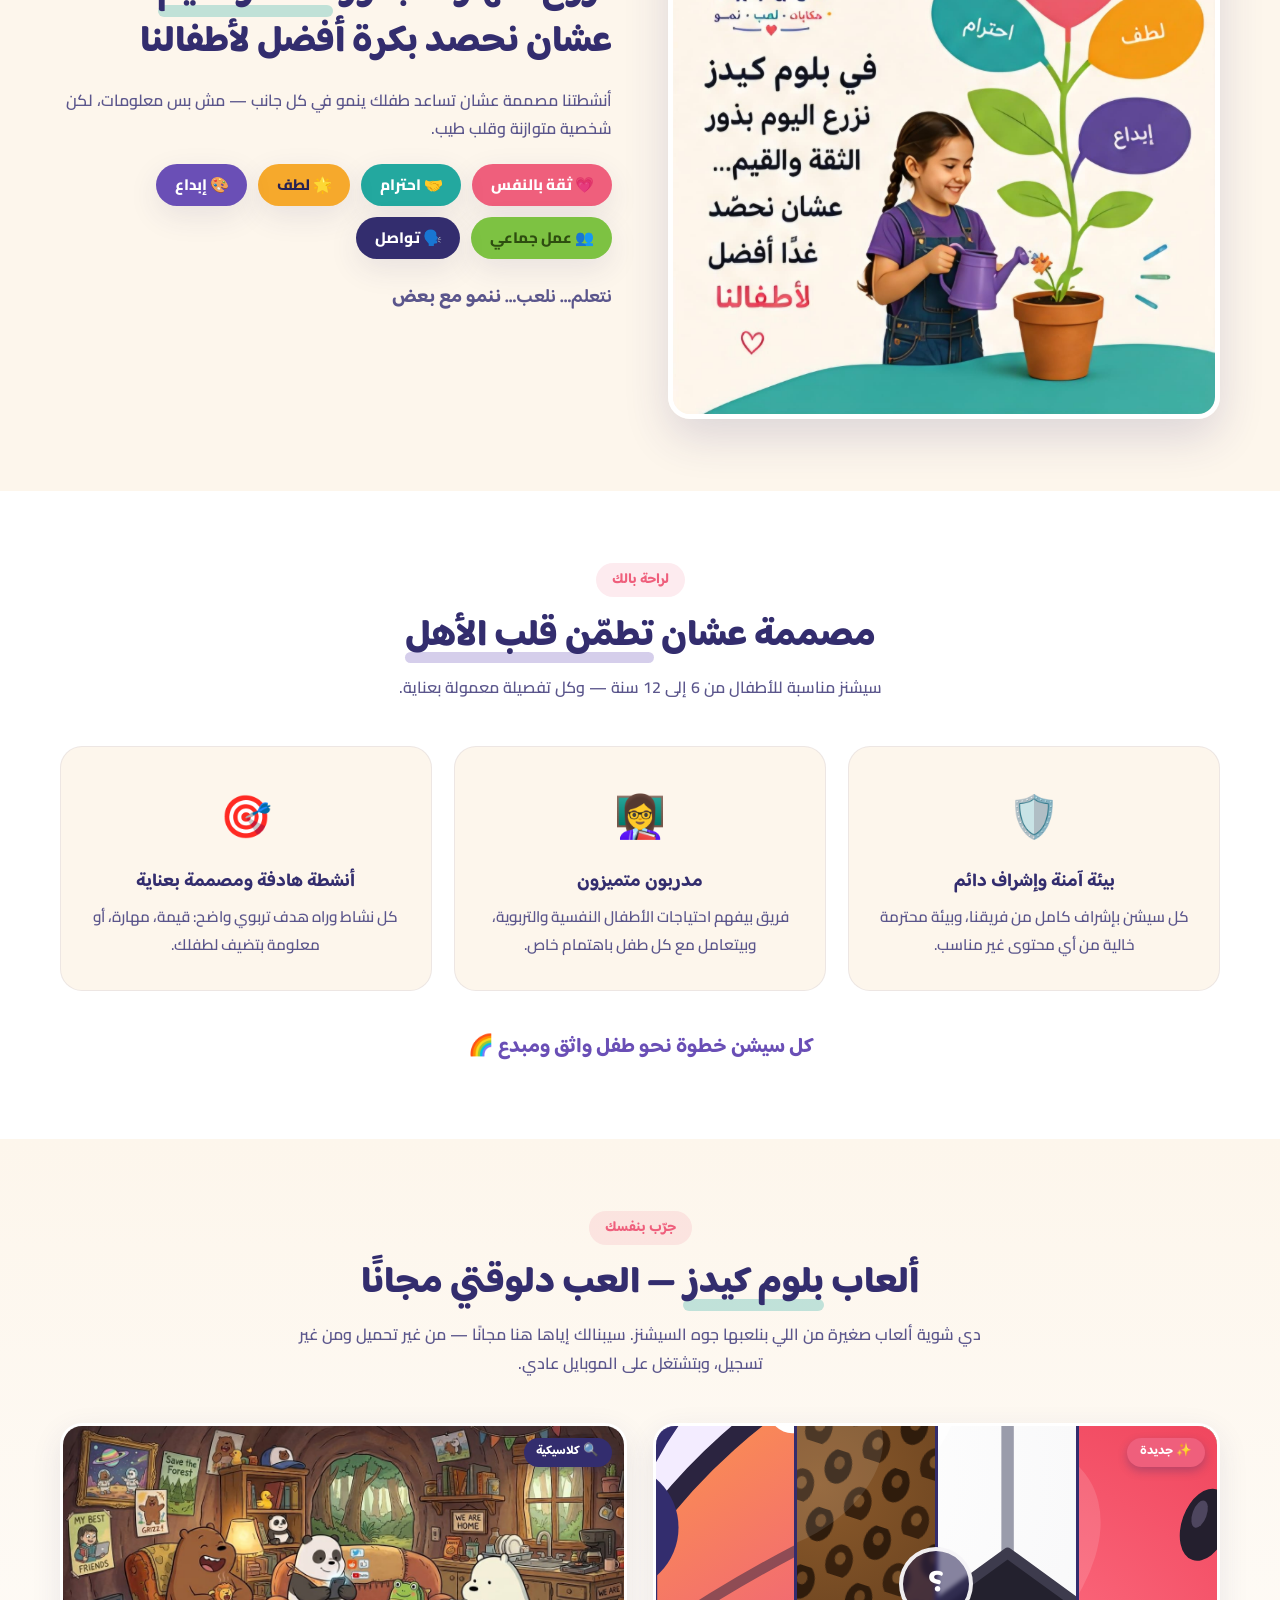
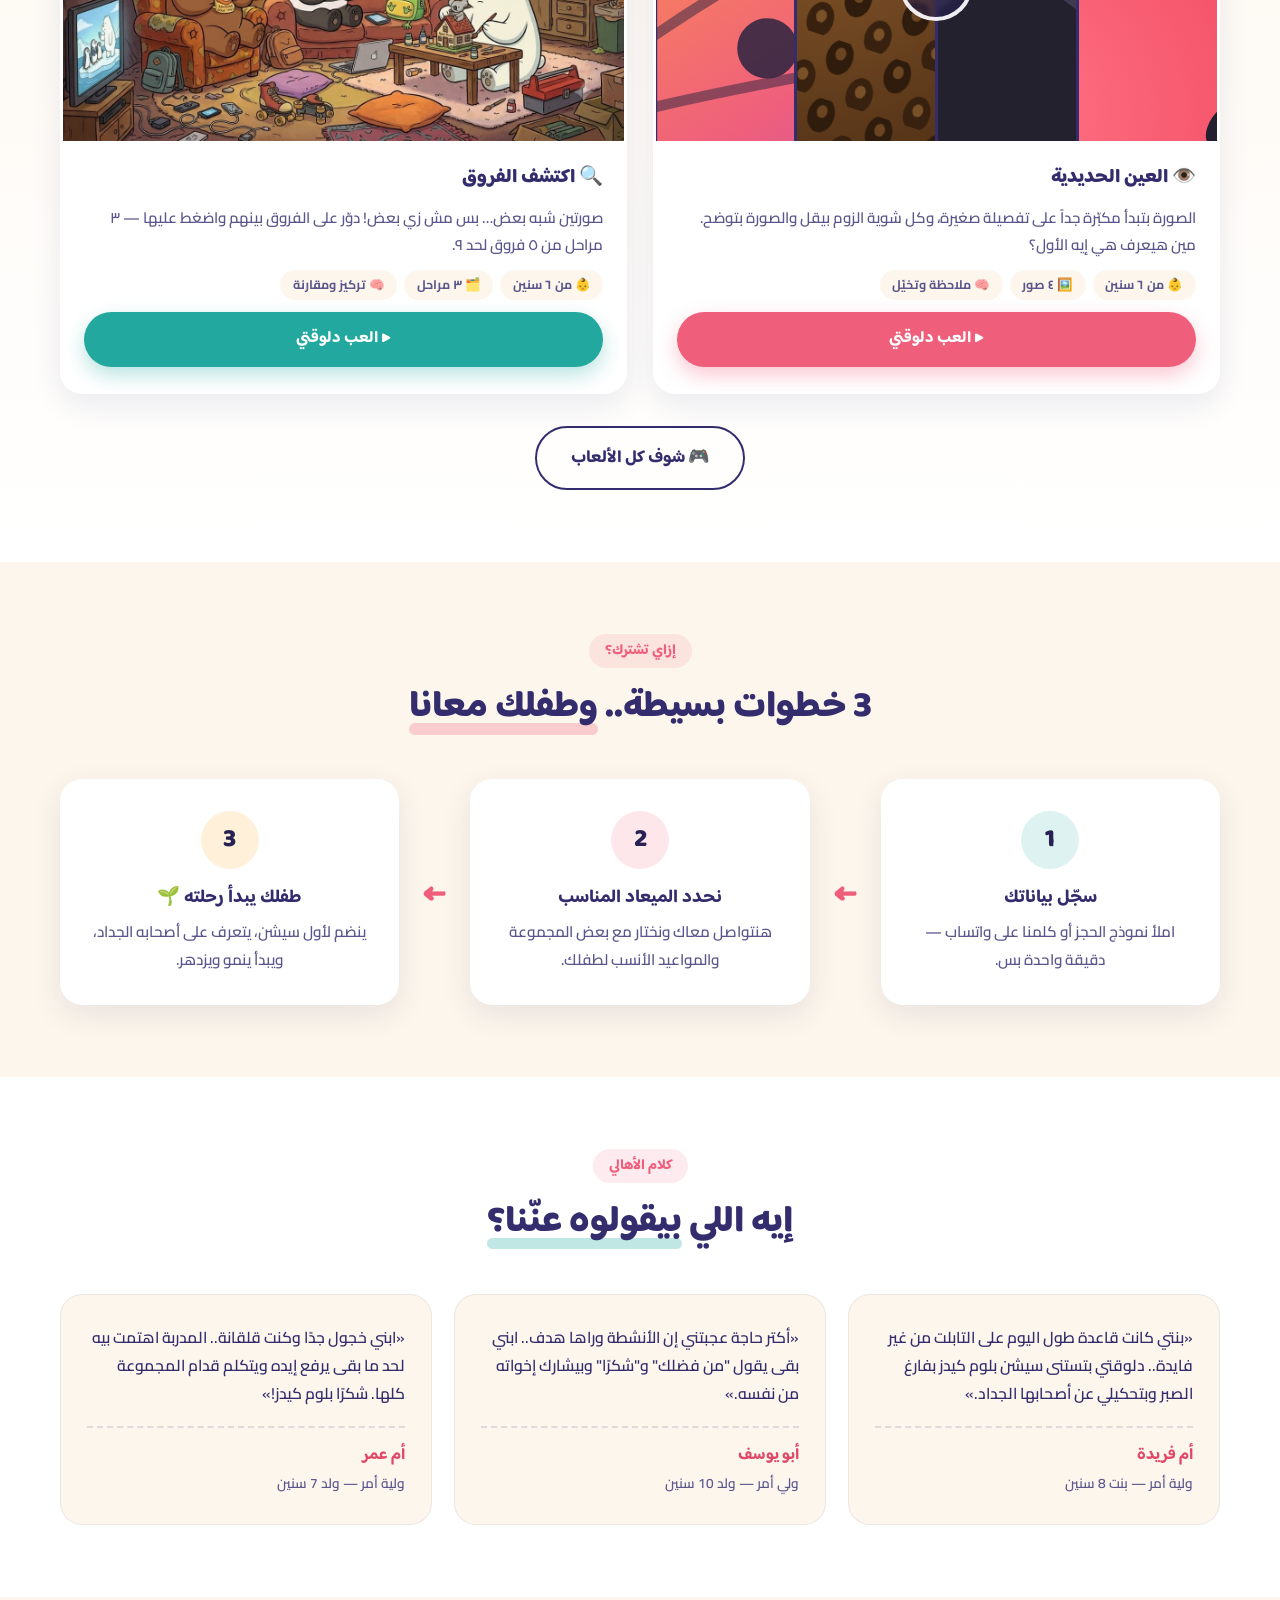
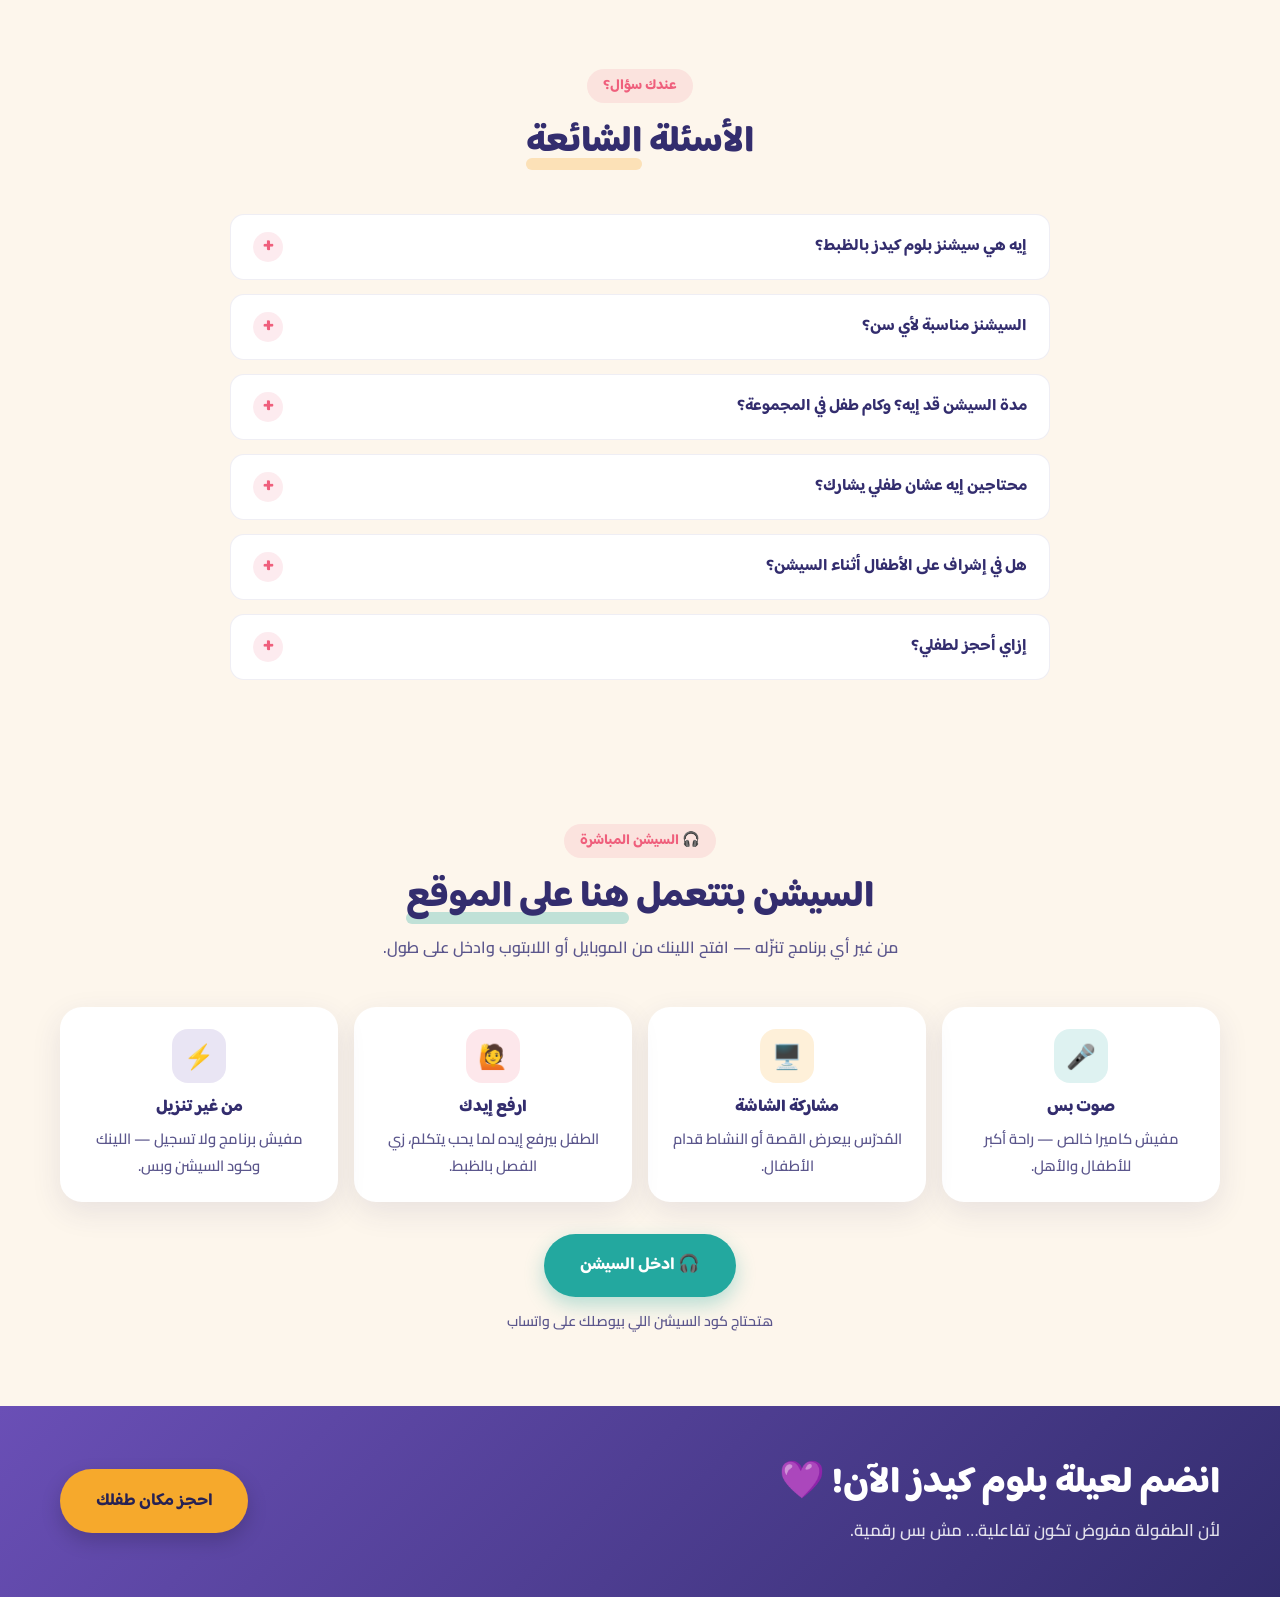
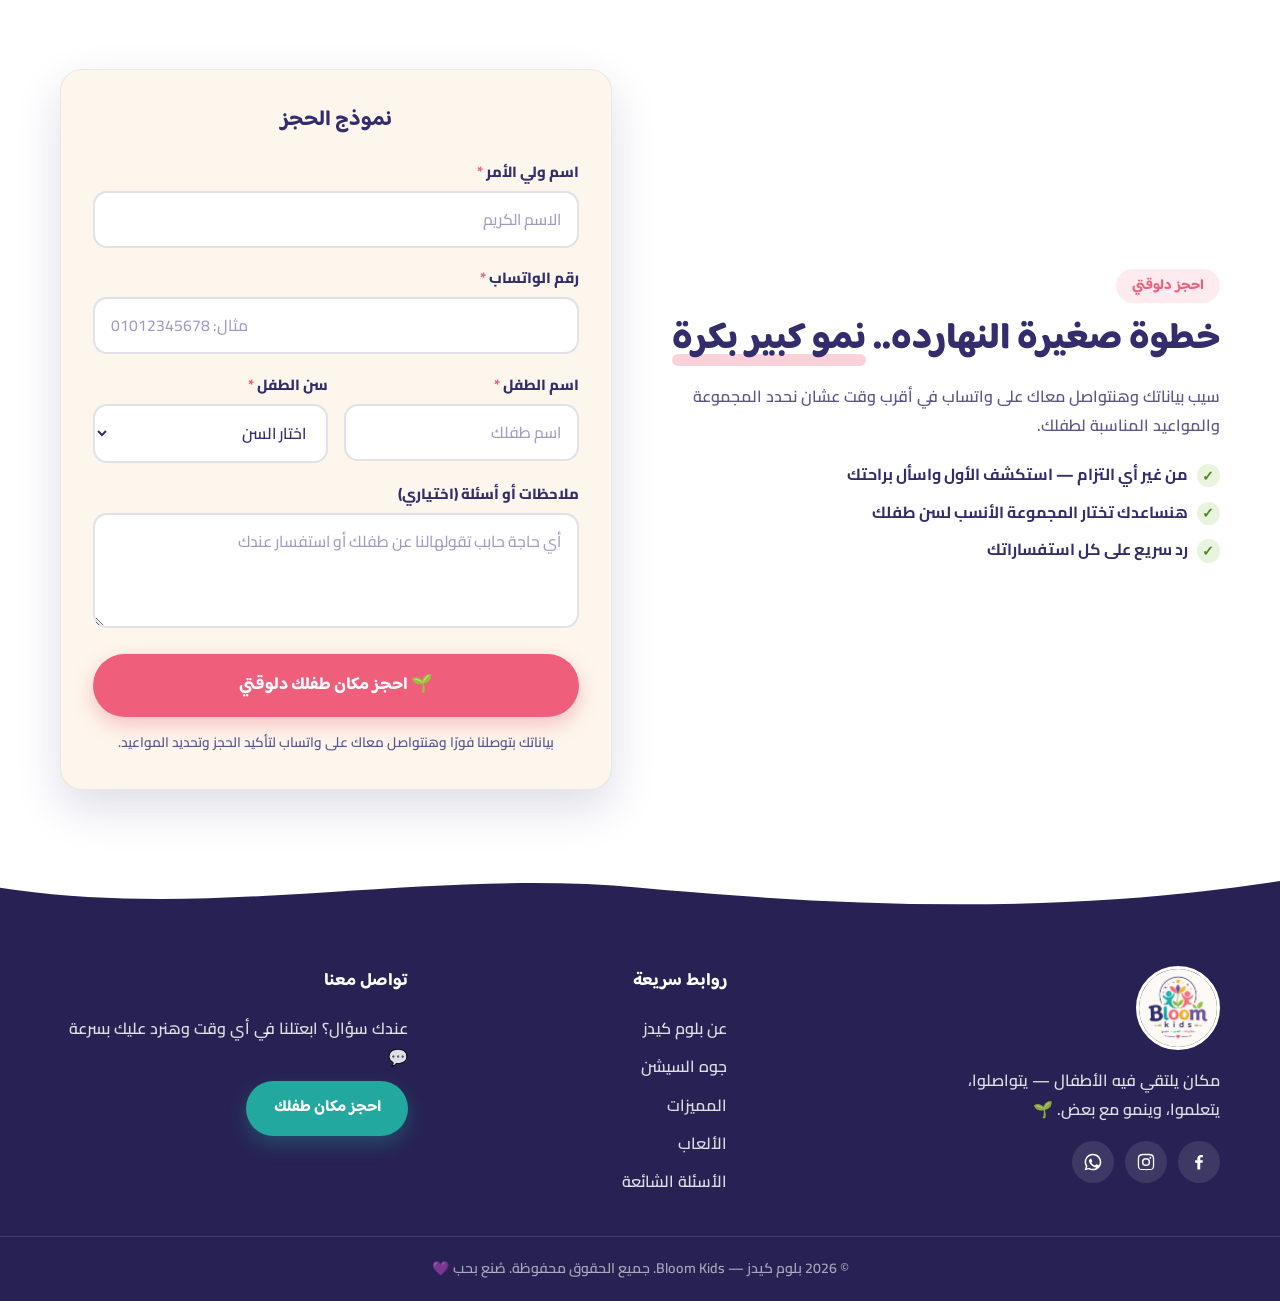
==== commit bde09ab4: "feat: implement Iron Eye game with UI styling, game scenes, and custom SVG assets" ====
--- a/index.html
+++ b/index.html
@@ -23,7 +23,7 @@
   <link rel="preconnect" href="https://fonts.gstatic.com" crossorigin>
   <link href="https://fonts.googleapis.com/css2?family=Baloo+Bhaijaan+2:wght@500;600;700;800&family=Cairo:wght@400;500;600;700;800&display=swap" rel="stylesheet">
 
-  <link rel="stylesheet" href="css/style.css?v=8">
+  <link rel="stylesheet" href="css/style.css?v=9">
 
   <!-- Structured data -->
   <script type="application/ld+json">
@@ -54,7 +54,7 @@
         <a href="#about">عن بلوم كيدز</a>
         <a href="#session">جوه السيشن</a>
         <a href="#benefits">المميزات</a>
-        <a href="#parents">للأهل</a>
+        <a href="games.html">🎮 الألعاب</a>
         <a href="#live">السيشن المباشرة</a>
         <a href="#faq">الأسئلة الشائعة</a>
         <a href="#register" class="btn btn-primary btn-nav">احجز مكان طفلك</a>
@@ -283,6 +283,70 @@
           </article>
         </div>
         <p class="parents-tagline reveal">كل سيشن خطوة نحو <strong>طفل واثق ومبدع</strong> 🌈</p>
+      </div>
+    </section>
+
+    <!-- ===== Games ===== -->
+    <section class="section games-section" id="games">
+      <div class="container">
+        <div class="section-head reveal">
+          <span class="eyebrow">جرّب بنفسك</span>
+          <h2>ألعاب <span class="hl hl-teal">بلوم كيدز</span> — العب دلوقتي مجانًا</h2>
+          <p class="section-sub">
+            دي شوية ألعاب صغيرة من اللي بنلعبها جوه السيشنز. سيبنالك إياها
+            هنا مجانًا — من غير تحميل ومن غير تسجيل، وبتشتغل على الموبايل عادي.
+          </p>
+        </div>
+
+        <div class="games-grid">
+          <article class="game-card reveal">
+            <div class="game-card-media eye-cover" role="img" aria-label="أربع تفاصيل مكبّرة من صور اللعبة">
+              <span class="ec ec-1"><img src="assets/images/game/eye/watermelon.svg" alt="" loading="lazy"></span>
+              <span class="ec ec-2"><img src="assets/images/game/eye/football.svg" alt="" loading="lazy"></span>
+              <span class="ec ec-3"><img src="assets/images/game/eye/sunflower.svg" alt="" loading="lazy"></span>
+              <span class="ec ec-4"><img src="assets/images/game/eye/butterfly.svg" alt="" loading="lazy"></span>
+              <b aria-hidden="true">؟</b>
+              <span class="game-card-badge game-card-badge-new">✨ جديدة</span>
+            </div>
+            <div class="game-card-body">
+              <h3>👁️ العين الحديدية</h3>
+              <p>
+                الصورة بتبدأ مكبّرة جداً على تفصيلة صغيرة، وكل شوية الزوم بيقل
+                والصورة بتوضح. مين هيعرف هي إيه الأول؟
+              </p>
+              <div class="game-tags">
+                <span class="game-tag">👶 من ٦ سنين</span>
+                <span class="game-tag">🖼️ ٤ صور</span>
+                <span class="game-tag">🧠 ملاحظة وتخيّل</span>
+              </div>
+              <a href="iron-eye.html" class="btn btn-primary btn-block">▶ العب دلوقتي</a>
+            </div>
+          </article>
+
+          <article class="game-card reveal">
+            <div class="game-card-media">
+              <img src="assets/images/game/bears-a.jpg" alt="مشهد من لعبة اكتشف الفروق" loading="lazy">
+              <span class="game-card-badge">🔍 كلاسيكية</span>
+            </div>
+            <div class="game-card-body">
+              <h3>🔍 اكتشف الفروق</h3>
+              <p>
+                صورتين شبه بعض… بس مش زي بعض! دوّر على الفروق بينهم واضغط
+                عليها — ٣ مراحل من ٥ فروق لحد ٩.
+              </p>
+              <div class="game-tags">
+                <span class="game-tag">👶 من ٦ سنين</span>
+                <span class="game-tag">🗂️ ٣ مراحل</span>
+                <span class="game-tag">🧠 تركيز ومقارنة</span>
+              </div>
+              <a href="game.html" class="btn btn-teal btn-block">▶ العب دلوقتي</a>
+            </div>
+          </article>
+        </div>
+
+        <div class="live-cta" style="margin-top:2rem">
+          <a href="games.html" class="btn btn-ghost btn-lg">🎮 شوف كل الألعاب</a>
+        </div>
       </div>
     </section>
 
@@ -515,6 +579,7 @@
         <a href="#about">عن بلوم كيدز</a>
         <a href="#session">جوه السيشن</a>
         <a href="#benefits">المميزات</a>
+        <a href="games.html">الألعاب</a>
         <a href="#faq">الأسئلة الشائعة</a>
       </nav>
       <div class="footer-contact">
@@ -532,6 +597,6 @@
     <svg viewBox="0 0 24 24"><path d="M12 2a10 10 0 0 0-8.6 15.1L2 22l5-1.3A10 10 0 1 0 12 2zm0 1.8a8.2 8.2 0 1 1-4.2 15.3l-.3-.18-2.96.77.8-2.88-.2-.3A8.2 8.2 0 0 1 12 3.8zm-3.1 4.4c-.2 0-.5.07-.75.35-.26.28-1 .96-1 2.35 0 1.4 1.02 2.74 1.16 2.93.14.19 2 3.04 4.85 4.14 2.37.92 2.85.74 3.37.69.51-.05 1.65-.68 1.88-1.33.24-.65.24-1.2.17-1.32-.07-.12-.26-.19-.54-.33-.28-.14-1.65-.81-1.9-.9-.26-.1-.44-.14-.63.14-.19.28-.72.9-.88 1.09-.16.19-.33.21-.6.07-.28-.14-1.18-.43-2.24-1.38-.83-.74-1.39-1.65-1.55-1.93-.16-.28-.02-.43.12-.57.13-.12.28-.32.42-.49.14-.16.19-.28.28-.46.09-.19.05-.35-.02-.49-.07-.14-.62-1.51-.86-2.06-.22-.54-.45-.47-.63-.48z"/></svg>
   </a>
 
-  <script src="js/main.js?v=7"></script>
+  <script src="js/main.js?v=8"></script>
 </body>
 </html>
--- a/css/style.css
+++ b/css/style.css
@@ -609,3 +609,111 @@
   gap: 0.7rem; text-align: center;
 }
 .live-hint { color: var(--ink-soft); font-weight: 600; font-size: 0.88rem; }
+
+/* ============================================================
+   ركن الألعاب — بيتستخدم في games.html وفي قسم الألعاب بالرئيسية
+   ============================================================ */
+.games-section { background: linear-gradient(180deg, var(--cream), var(--white)); }
+
+.games-grid {
+  display: grid;
+  grid-template-columns: repeat(auto-fit, minmax(290px, 1fr));
+  gap: 1.6rem;
+}
+
+.game-card {
+  display: flex; flex-direction: column;
+  background: var(--white); border-radius: var(--radius);
+  box-shadow: var(--shadow); overflow: hidden;
+  border: 3px solid transparent;
+  transition: transform 0.25s ease, box-shadow 0.25s ease, border-color 0.25s ease;
+}
+.game-card:hover {
+  transform: translateY(-6px);
+  box-shadow: var(--shadow-lg);
+  border-color: var(--teal);
+}
+
+.game-card-media {
+  position: relative; aspect-ratio: 16 / 9;
+  background: var(--cream); overflow: hidden;
+}
+.game-card-media img { width: 100%; height: 100%; object-fit: cover; }
+
+.game-card-badge {
+  position: absolute; top: 12px; inset-inline-start: 12px;
+  background: var(--navy); color: var(--white);
+  font-family: var(--font-head); font-weight: 700; font-size: 0.78rem;
+  padding: 0.2rem 0.8rem; border-radius: 99px;
+  box-shadow: 0 4px 10px rgba(51, 45, 110, 0.3);
+}
+.game-card-badge-new { background: var(--pink); }
+
+.game-card-body {
+  display: flex; flex-direction: column; gap: 0.75rem;
+  padding: 1.4rem 1.3rem 1.5rem; flex: 1;
+}
+.game-card-body h3 {
+  font-family: var(--font-head); font-weight: 800;
+  color: var(--navy); font-size: 1.2rem;
+}
+.game-card-body > p { color: var(--ink-soft); font-weight: 600; font-size: 0.94rem; }
+
+.game-tags { display: flex; flex-wrap: wrap; gap: 0.4rem; }
+.game-tag {
+  background: var(--cream); border-radius: 99px;
+  padding: 0.25rem 0.8rem; font-size: 0.78rem; font-weight: 700;
+  color: var(--ink-soft);
+}
+
+.game-how {
+  display: grid; gap: 0.4rem; text-align: start;
+  font-size: 0.88rem; font-weight: 600; color: var(--ink-soft);
+}
+.game-how li { display: flex; align-items: flex-start; gap: 0.5rem; }
+.game-how li::before { content: "✓"; color: var(--green); font-weight: 800; }
+
+/* الزرار دايمًا في آخر الكارت، عشان كل الكروت تبان متساوية */
+.game-card .btn { margin-top: auto; }
+
+/* ترويسة صغيرة لصفحة الألعاب */
+.games-hero { padding: 3rem 0 1rem; text-align: center; }
+.games-hero p { color: var(--ink-soft); font-weight: 600; margin-top: 0.7rem; }
+
+/* غلاف "العين الحديدية" — أربع تفاصيل مكبّرة.
+   اتعمل HTML مش ملف SVG واحد، لأن الـ SVG لما بيتحمّل جوه <img>
+   بيتمنع من تحميل أي ملفات خارجية، فالصور الجوّه كانت بتطلع فاضية */
+.eye-cover {
+  display: grid; grid-template-columns: repeat(4, 1fr);
+  grid-template-rows: 1fr;          /* من غيرها الشرايح بتاخد طول الصورة مش طول البرواز */
+  gap: 3px; background: var(--navy);
+}
+/* لازم تكون .ec مش span — الشارة نفسها span، ولو اتلمّت هنا
+   هتاخد position:relative وتقع جوه الشبكة بدل ما تفضل فوق الغلاف */
+.eye-cover .ec { position: relative; overflow: hidden; }
+.eye-cover .ec img {
+  width: 100%; height: 100%; object-fit: cover;
+  transform-origin: var(--fx) var(--fy);
+  transform: scale(4.5);
+}
+.ec-1 { --fx: 63%; --fy: 26%; }
+.ec-2 { --fx: 50%; --fy: 36%; }
+.ec-3 { --fx: 50%; --fy: 41%; }
+.ec-4 { --fx: 73%; --fy: 33%; }
+
+/* علامة الاستفهام في نص الغلاف */
+.eye-cover b {
+  position: absolute; inset: 0; margin: auto;
+  width: 74px; height: 74px; border-radius: 50%;
+  background: rgba(39, 34, 83, 0.55);
+  -webkit-backdrop-filter: blur(2px); backdrop-filter: blur(2px);
+  border: 4px solid rgba(255, 255, 255, 0.92);
+  color: var(--white); font-family: var(--font-head); font-size: 2rem;
+  display: grid; place-items: center; line-height: 1;
+}
+
+/* غلاف اللعبة اللي لسه متعملتش */
+.soon-cover {
+  display: grid; place-items: center; font-size: 3.4rem;
+  background: repeating-linear-gradient(45deg, var(--cream), var(--cream) 14px, #f6efe2 14px, #f6efe2 28px);
+}
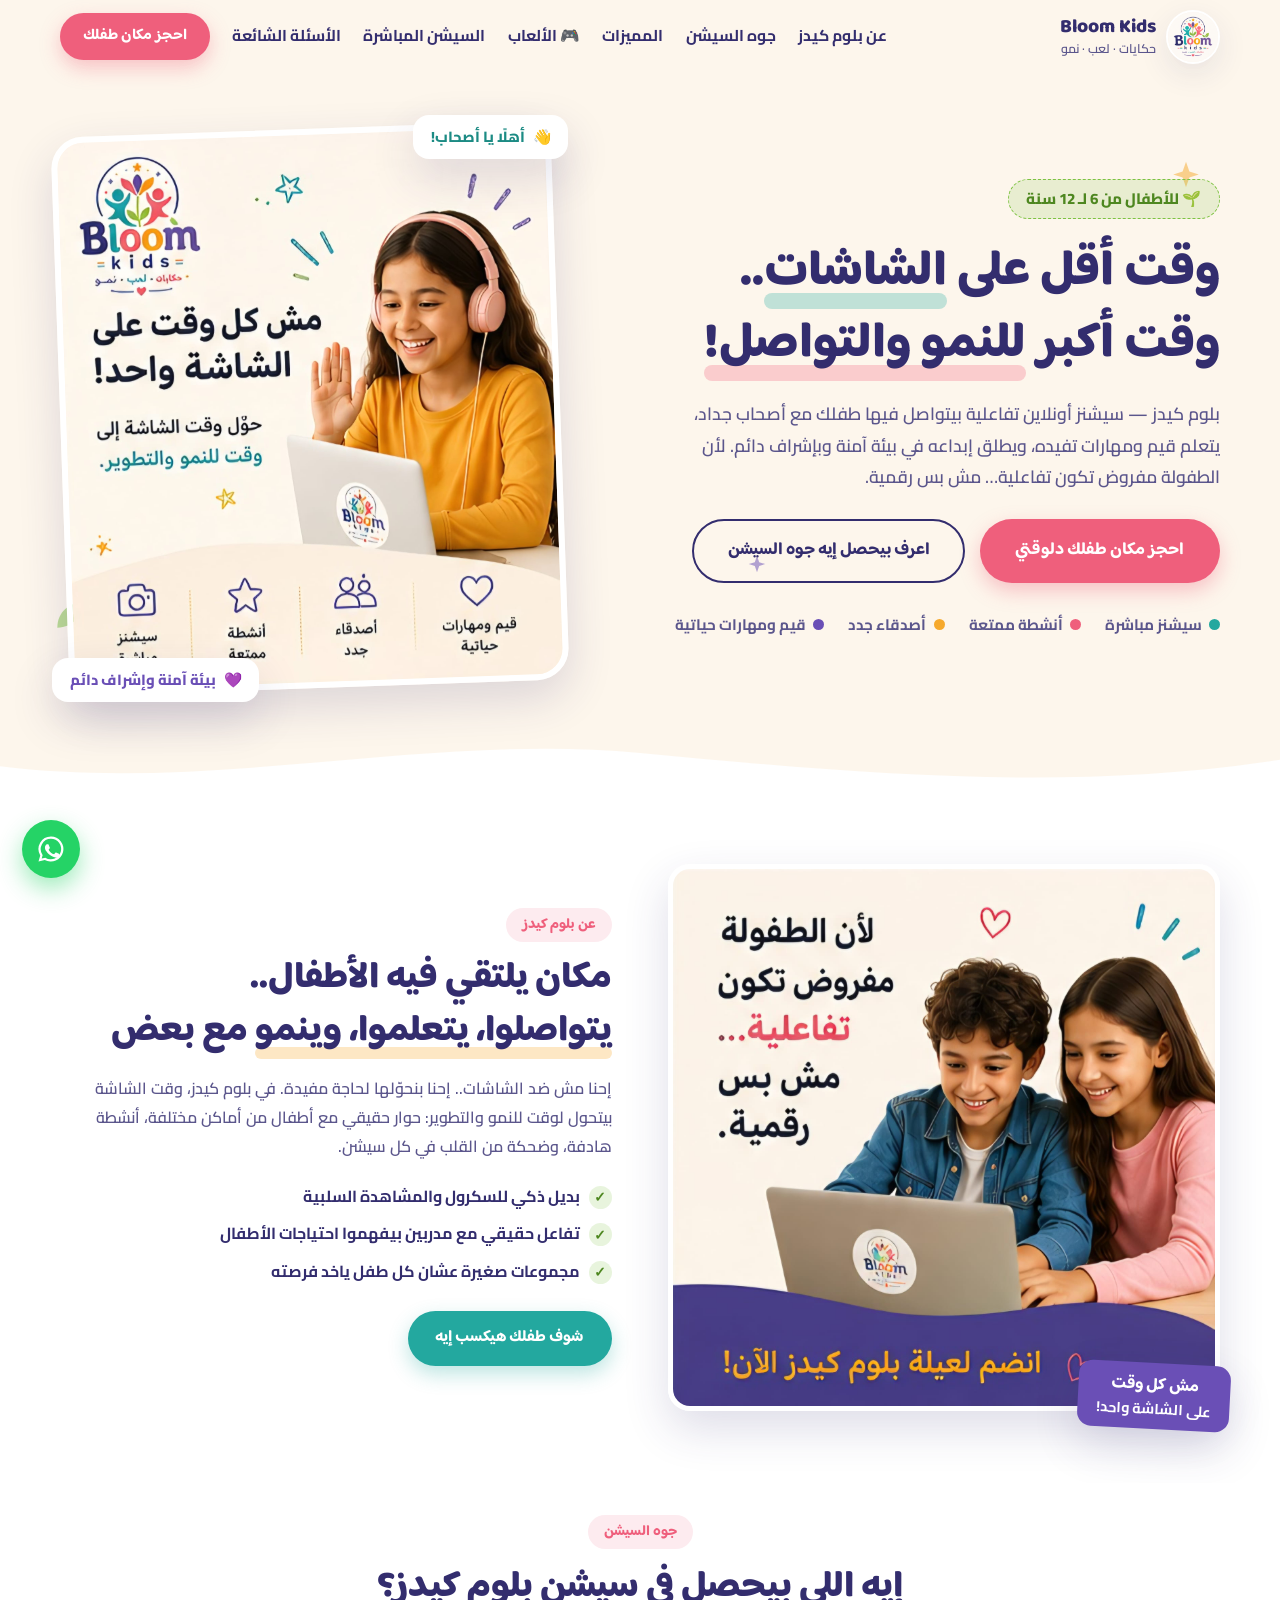
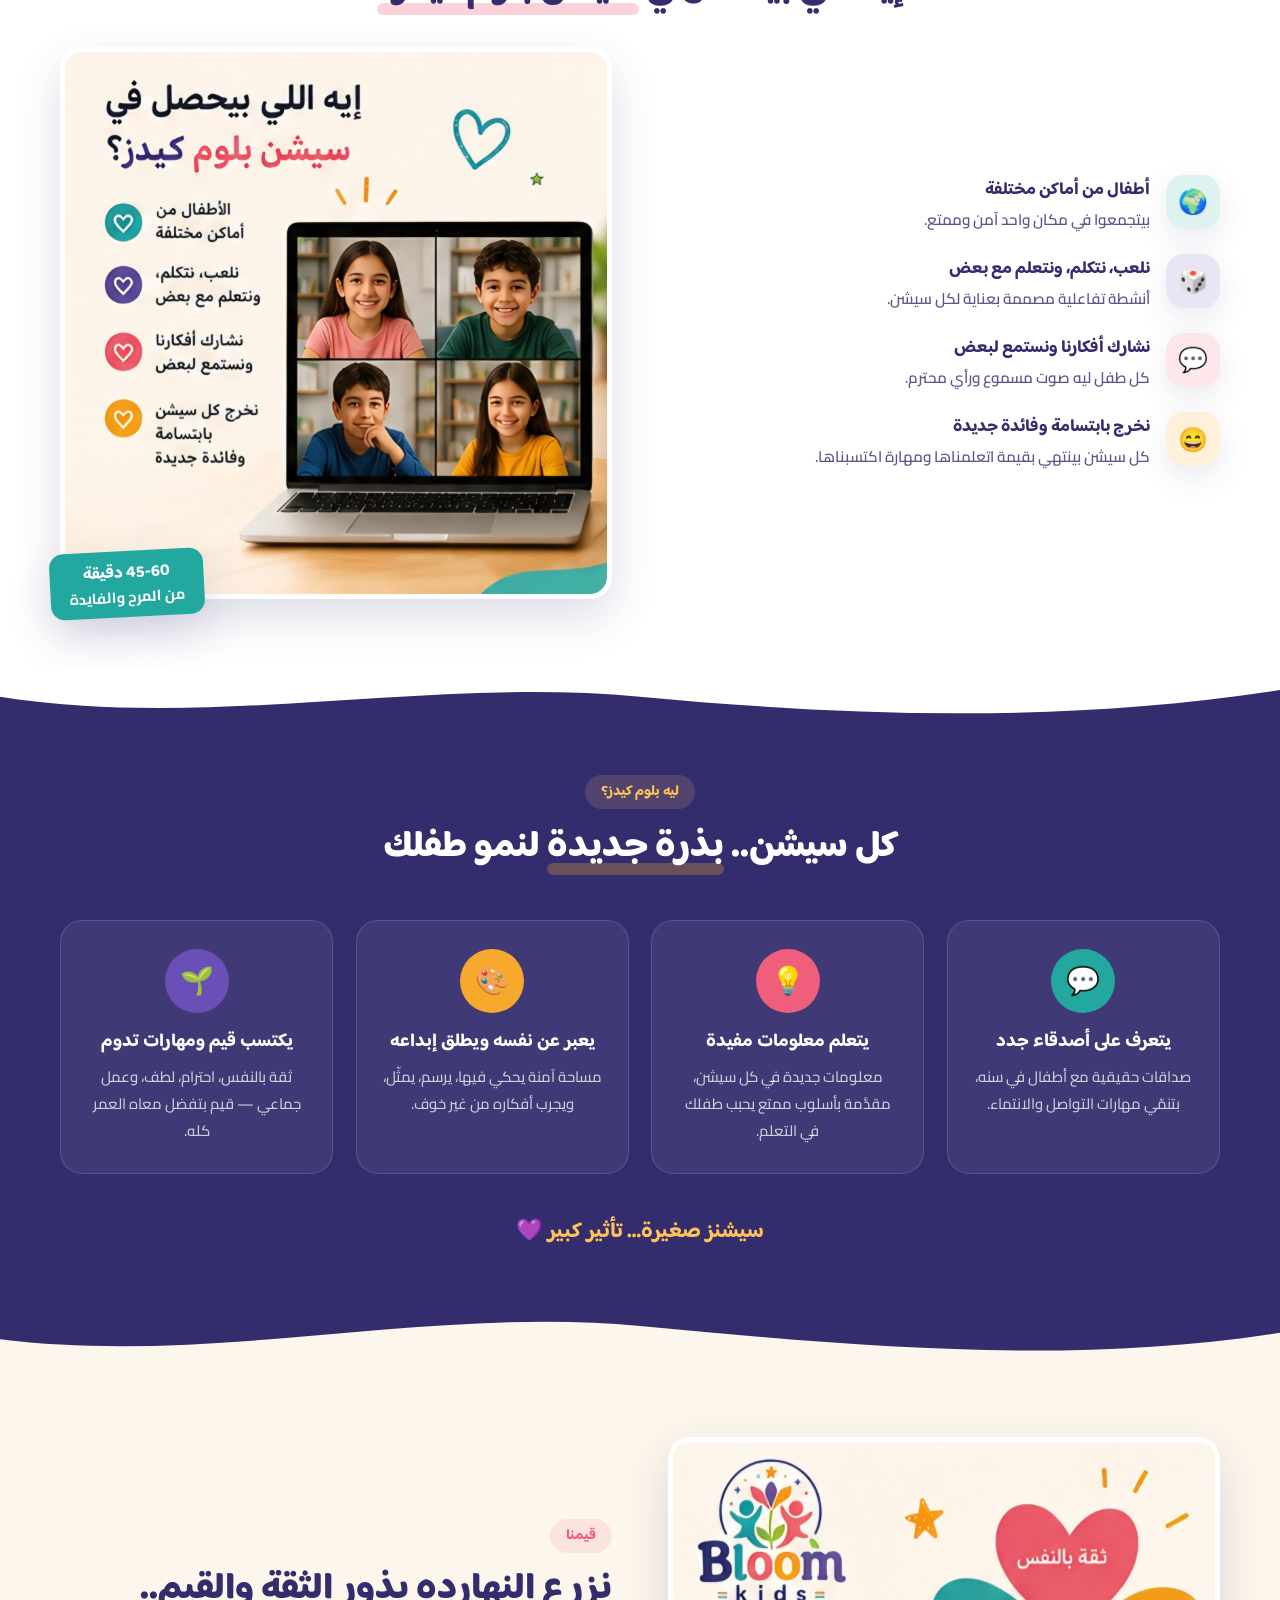
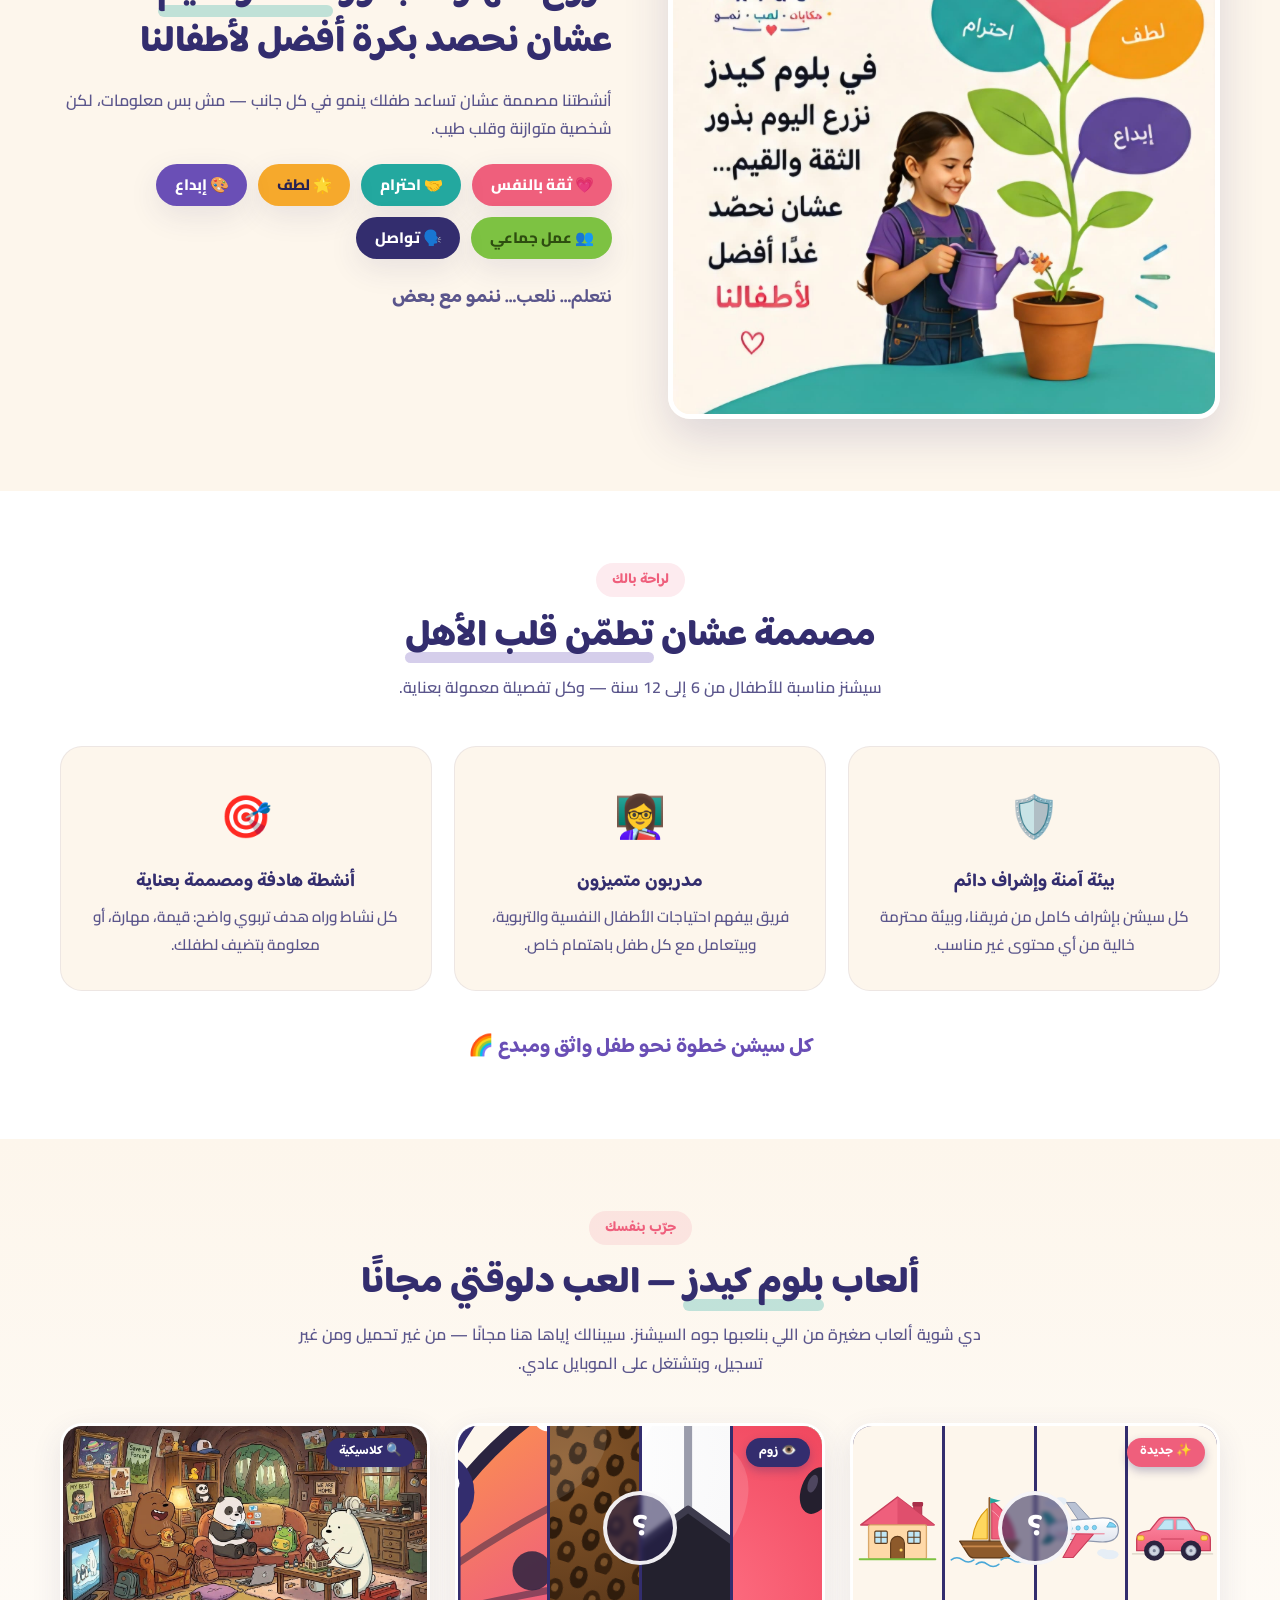
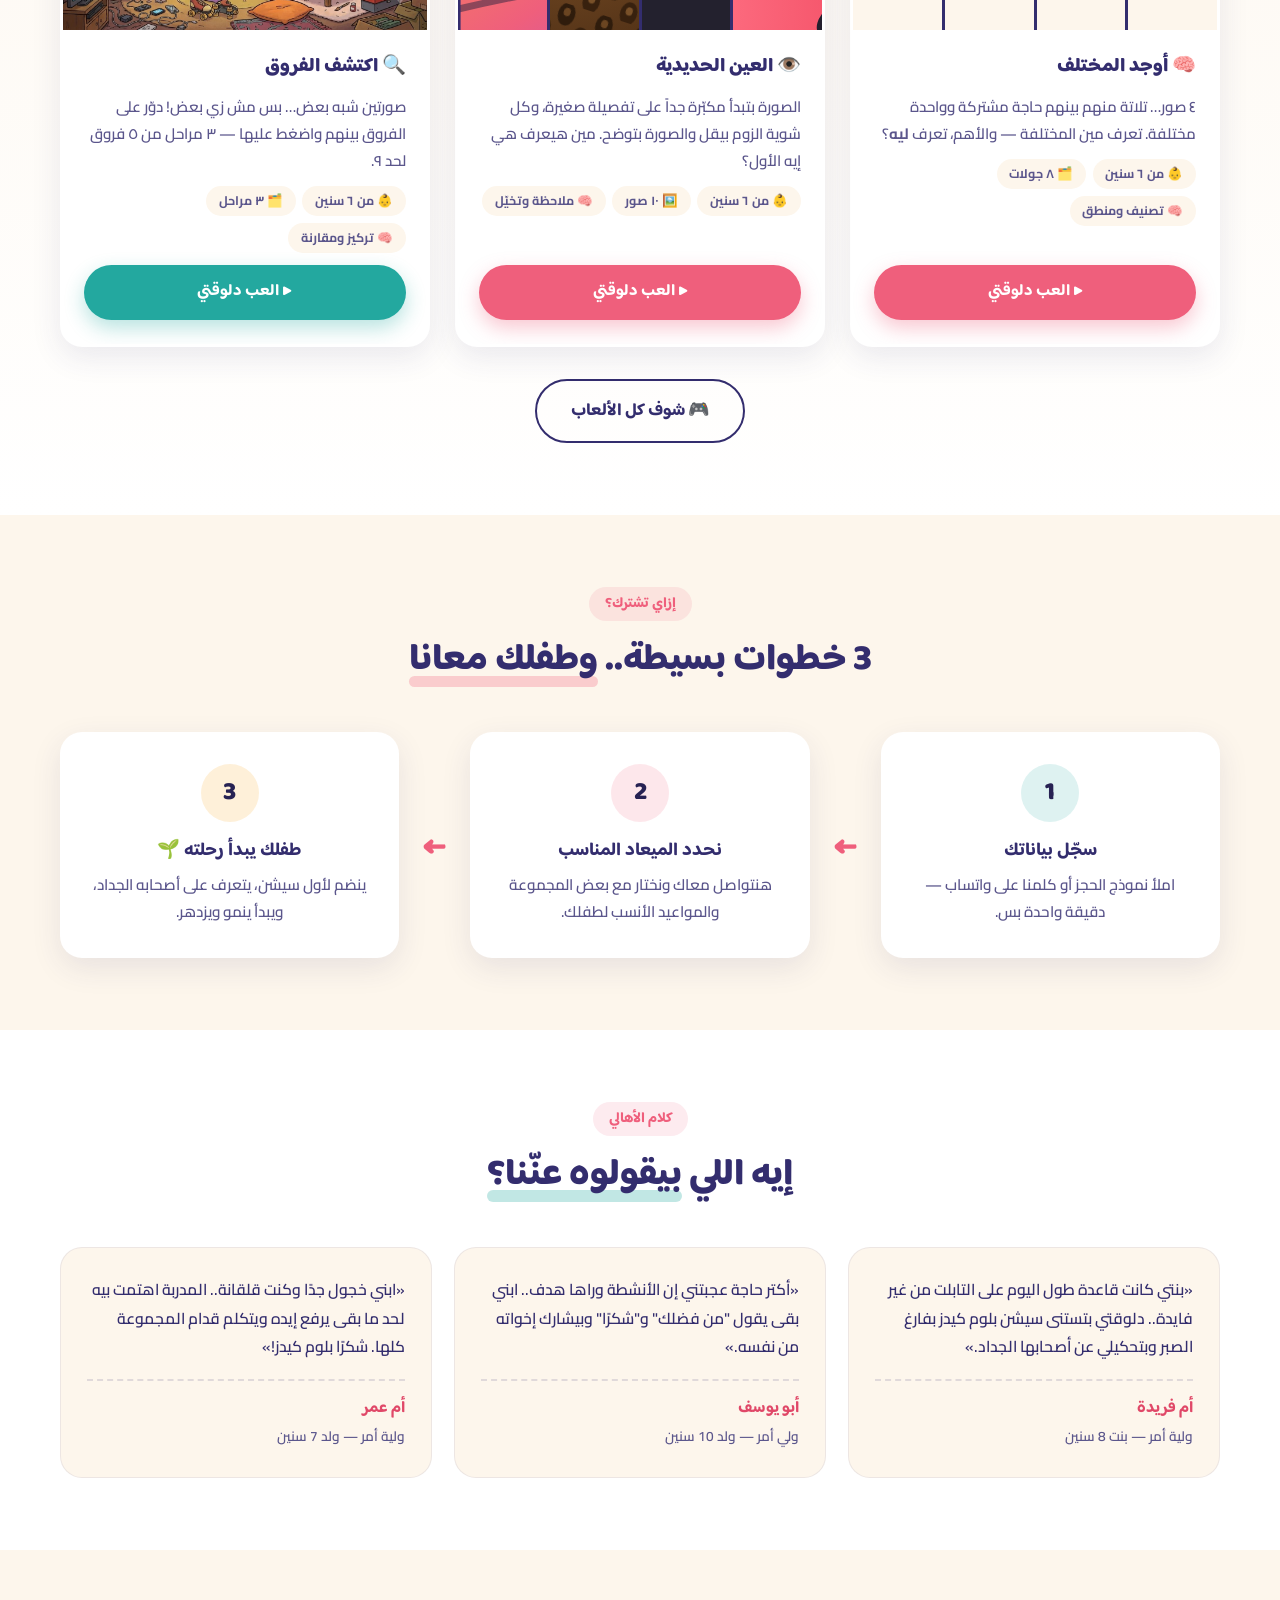
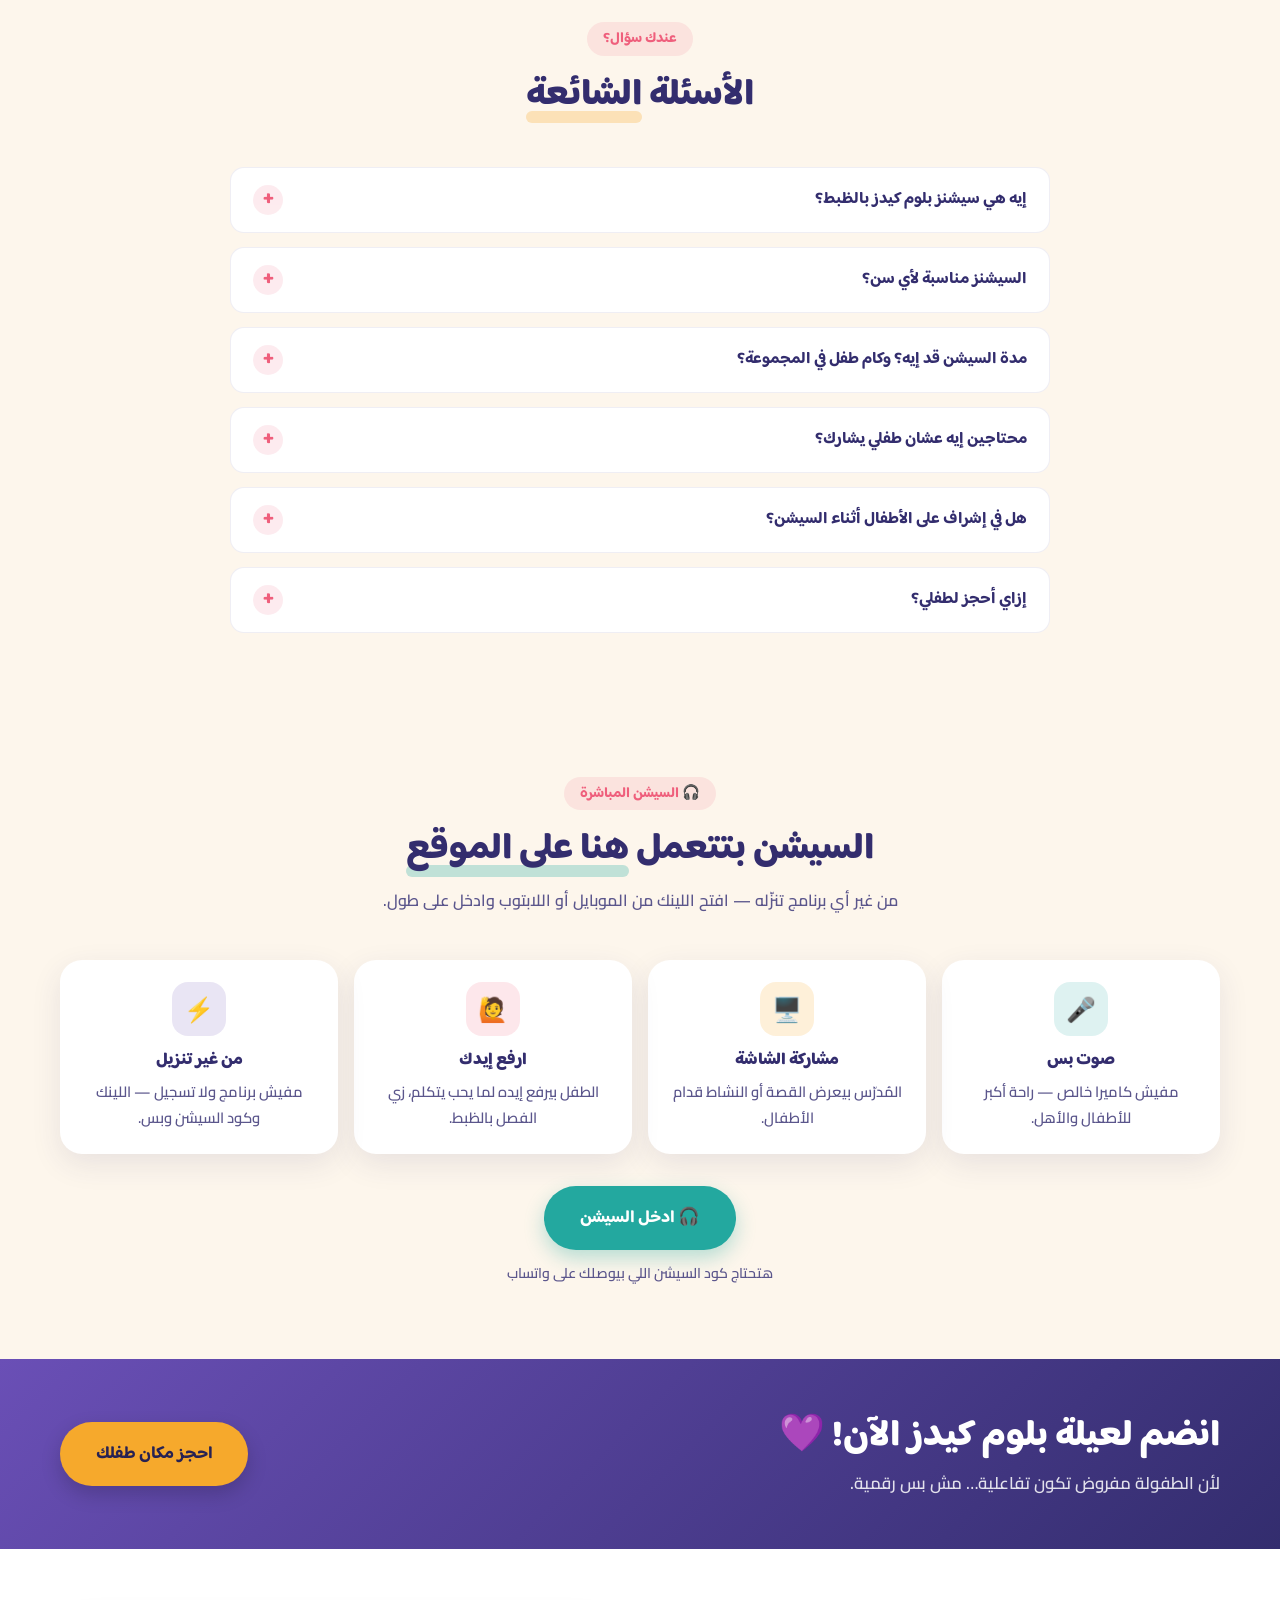
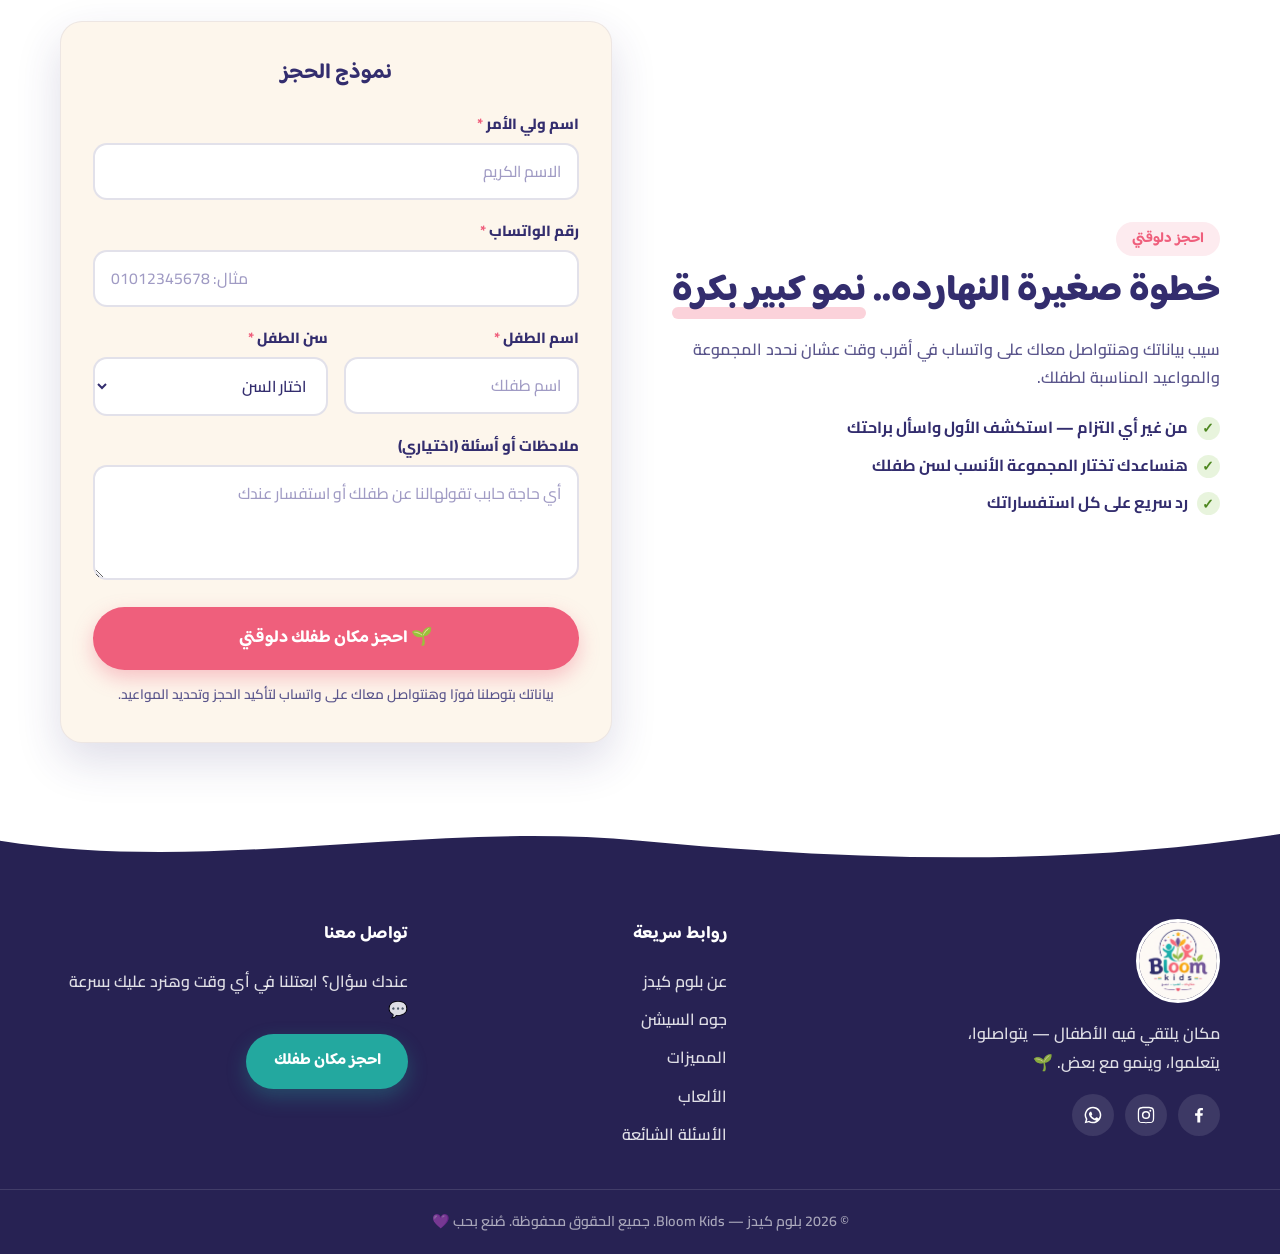
==== commit 75a092b6: "feat: implement odd-one-out and eye-spy game infrastructure with new assets, styles, and scripts" ====
--- a/index.html
+++ b/index.html
@@ -23,7 +23,7 @@
   <link rel="preconnect" href="https://fonts.gstatic.com" crossorigin>
   <link href="https://fonts.googleapis.com/css2?family=Baloo+Bhaijaan+2:wght@500;600;700;800&family=Cairo:wght@400;500;600;700;800&display=swap" rel="stylesheet">
 
-  <link rel="stylesheet" href="css/style.css?v=9">
+  <link rel="stylesheet" href="css/style.css?v=11">
 
   <!-- Structured data -->
   <script type="application/ld+json">
@@ -300,13 +300,37 @@
 
         <div class="games-grid">
           <article class="game-card reveal">
+            <div class="game-card-media odd-cover" role="img" aria-label="أربع صور وواحدة منهم مختلفة">
+              <span class="oc"><img src="assets/images/game/odd/car.svg" alt="" loading="lazy"></span>
+              <span class="oc"><img src="assets/images/game/odd/plane.svg" alt="" loading="lazy"></span>
+              <span class="oc"><img src="assets/images/game/odd/boat.svg" alt="" loading="lazy"></span>
+              <span class="oc"><img src="assets/images/game/odd/house.svg" alt="" loading="lazy"></span>
+              <b aria-hidden="true">؟</b>
+              <span class="game-card-badge game-card-badge-new">✨ جديدة</span>
+            </div>
+            <div class="game-card-body">
+              <h3>🧠 أوجد المختلف</h3>
+              <p>
+                ٤ صور… تلاتة منهم بينهم حاجة مشتركة وواحدة مختلفة. تعرف مين
+                المختلفة — والأهم، تعرف <strong>ليه</strong>؟
+              </p>
+              <div class="game-tags">
+                <span class="game-tag">👶 من ٦ سنين</span>
+                <span class="game-tag">🗂️ ٨ جولات</span>
+                <span class="game-tag">🧠 تصنيف ومنطق</span>
+              </div>
+              <a href="odd-one-out.html" class="btn btn-primary btn-block">▶ العب دلوقتي</a>
+            </div>
+          </article>
+
+          <article class="game-card reveal">
             <div class="game-card-media eye-cover" role="img" aria-label="أربع تفاصيل مكبّرة من صور اللعبة">
               <span class="ec ec-1"><img src="assets/images/game/eye/watermelon.svg" alt="" loading="lazy"></span>
               <span class="ec ec-2"><img src="assets/images/game/eye/football.svg" alt="" loading="lazy"></span>
               <span class="ec ec-3"><img src="assets/images/game/eye/sunflower.svg" alt="" loading="lazy"></span>
               <span class="ec ec-4"><img src="assets/images/game/eye/butterfly.svg" alt="" loading="lazy"></span>
               <b aria-hidden="true">؟</b>
-              <span class="game-card-badge game-card-badge-new">✨ جديدة</span>
+              <span class="game-card-badge">👁️ زوم</span>
             </div>
             <div class="game-card-body">
               <h3>👁️ العين الحديدية</h3>
@@ -316,7 +340,7 @@
               </p>
               <div class="game-tags">
                 <span class="game-tag">👶 من ٦ سنين</span>
-                <span class="game-tag">🖼️ ٤ صور</span>
+                <span class="game-tag">🖼️ ١٠ صور</span>
                 <span class="game-tag">🧠 ملاحظة وتخيّل</span>
               </div>
               <a href="iron-eye.html" class="btn btn-primary btn-block">▶ العب دلوقتي</a>
--- a/css/style.css
+++ b/css/style.css
@@ -717,3 +717,27 @@
   display: grid; place-items: center; font-size: 3.4rem;
   background: repeating-linear-gradient(45deg, var(--cream), var(--cream) 14px, #f6efe2 14px, #f6efe2 28px);
 }
+
+/* غلاف "أوجد المختلف" — تلاتة متشابهين وواحد عليه علامة استفهام.
+   زي .eye-cover، اتعمل HTML مش ملف SVG واحد. */
+.odd-cover {
+  display: grid; grid-template-columns: repeat(4, 1fr);
+  grid-template-rows: 1fr; gap: 3px; background: var(--navy);
+}
+/* لازم .oc مش span — الشارة نفسها span وكانت هتتلم هنا وتقع جوه الشبكة */
+.odd-cover .oc {
+  position: relative; overflow: hidden; background: #fdf6ec;
+}
+.odd-cover .oc img { width: 100%; height: 100%; object-fit: contain; }
+
+/* علامة الاستفهام في نص الغلاف — مش على صورة بعينها، عشان
+   الغلاف يسأل السؤال من غير ما يكشف إجابة جولة كاملة */
+.odd-cover b {
+  position: absolute; inset: 0; margin: auto;
+  width: 74px; height: 74px; border-radius: 50%;
+  background: rgba(39, 34, 83, 0.55);
+  -webkit-backdrop-filter: blur(2px); backdrop-filter: blur(2px);
+  border: 4px solid rgba(255, 255, 255, 0.92);
+  color: var(--white); font-family: var(--font-head); font-size: 2rem;
+  display: grid; place-items: center; line-height: 1;
+}
